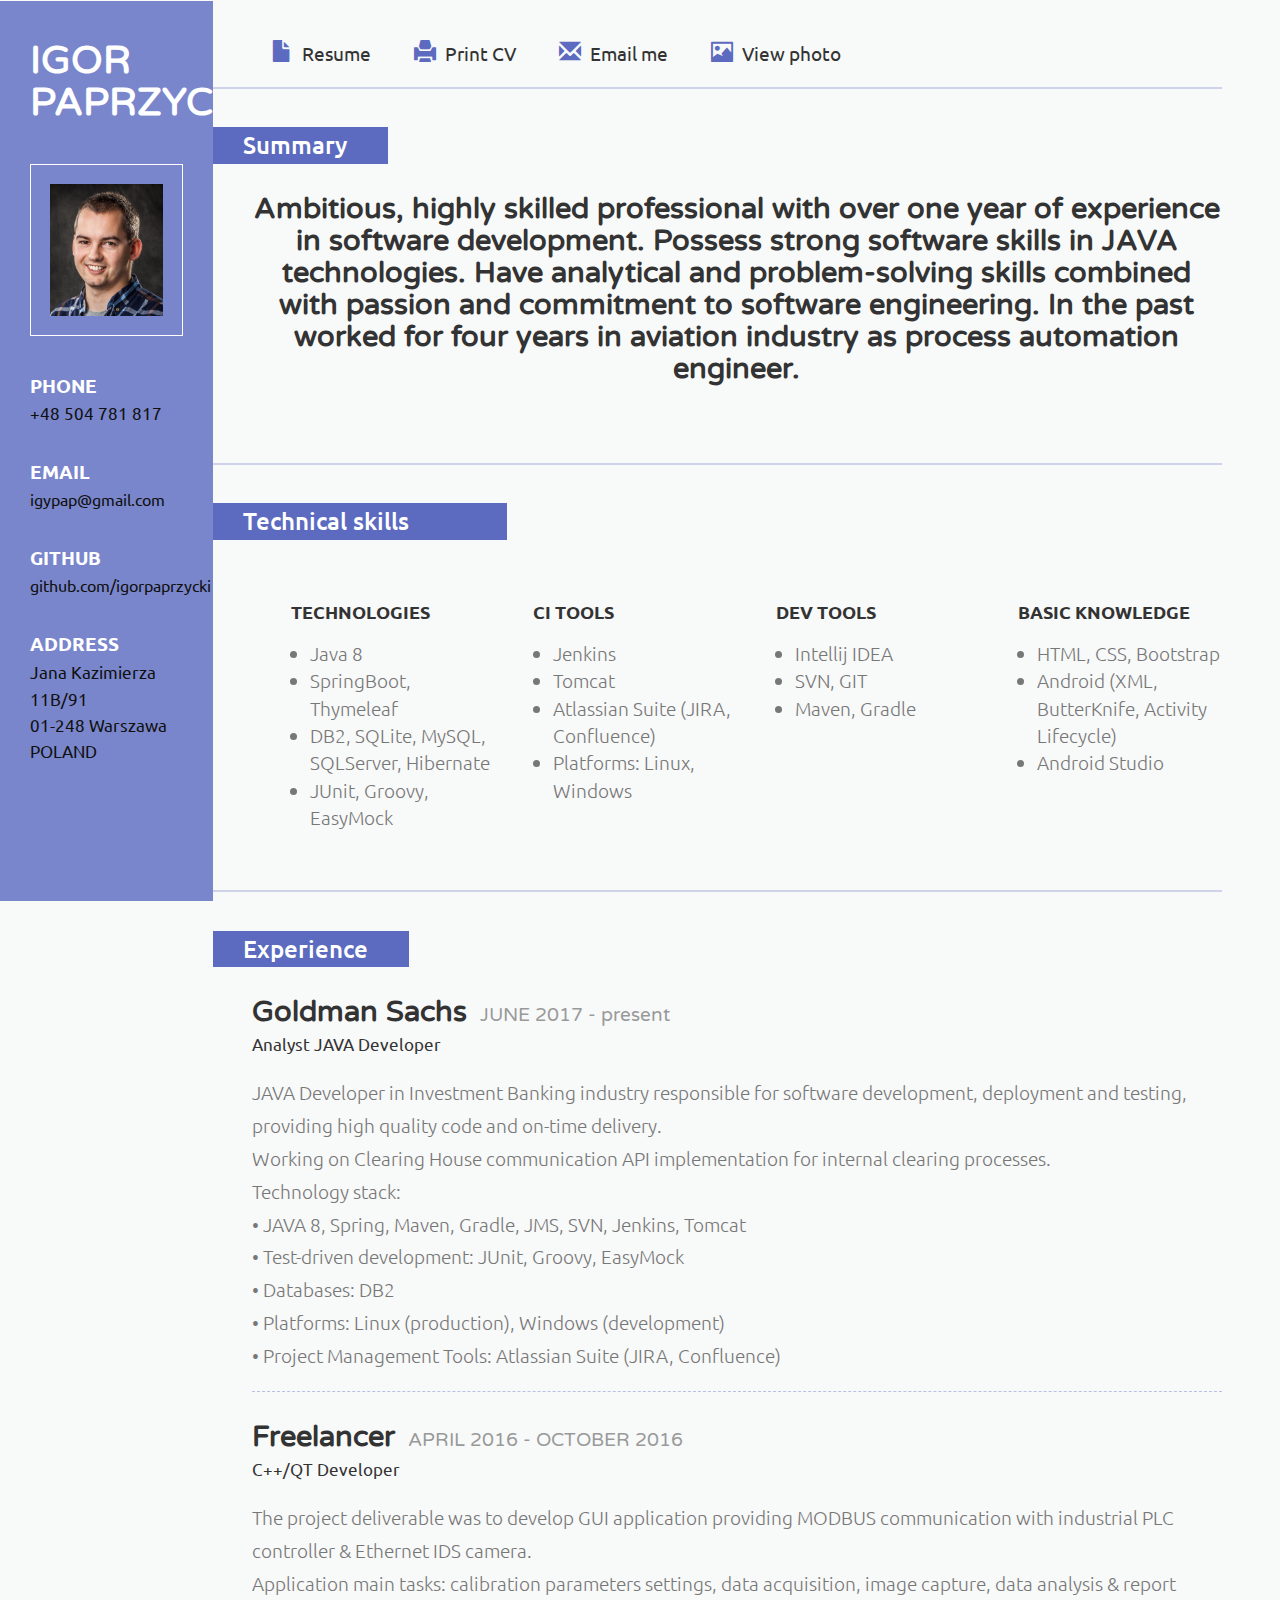
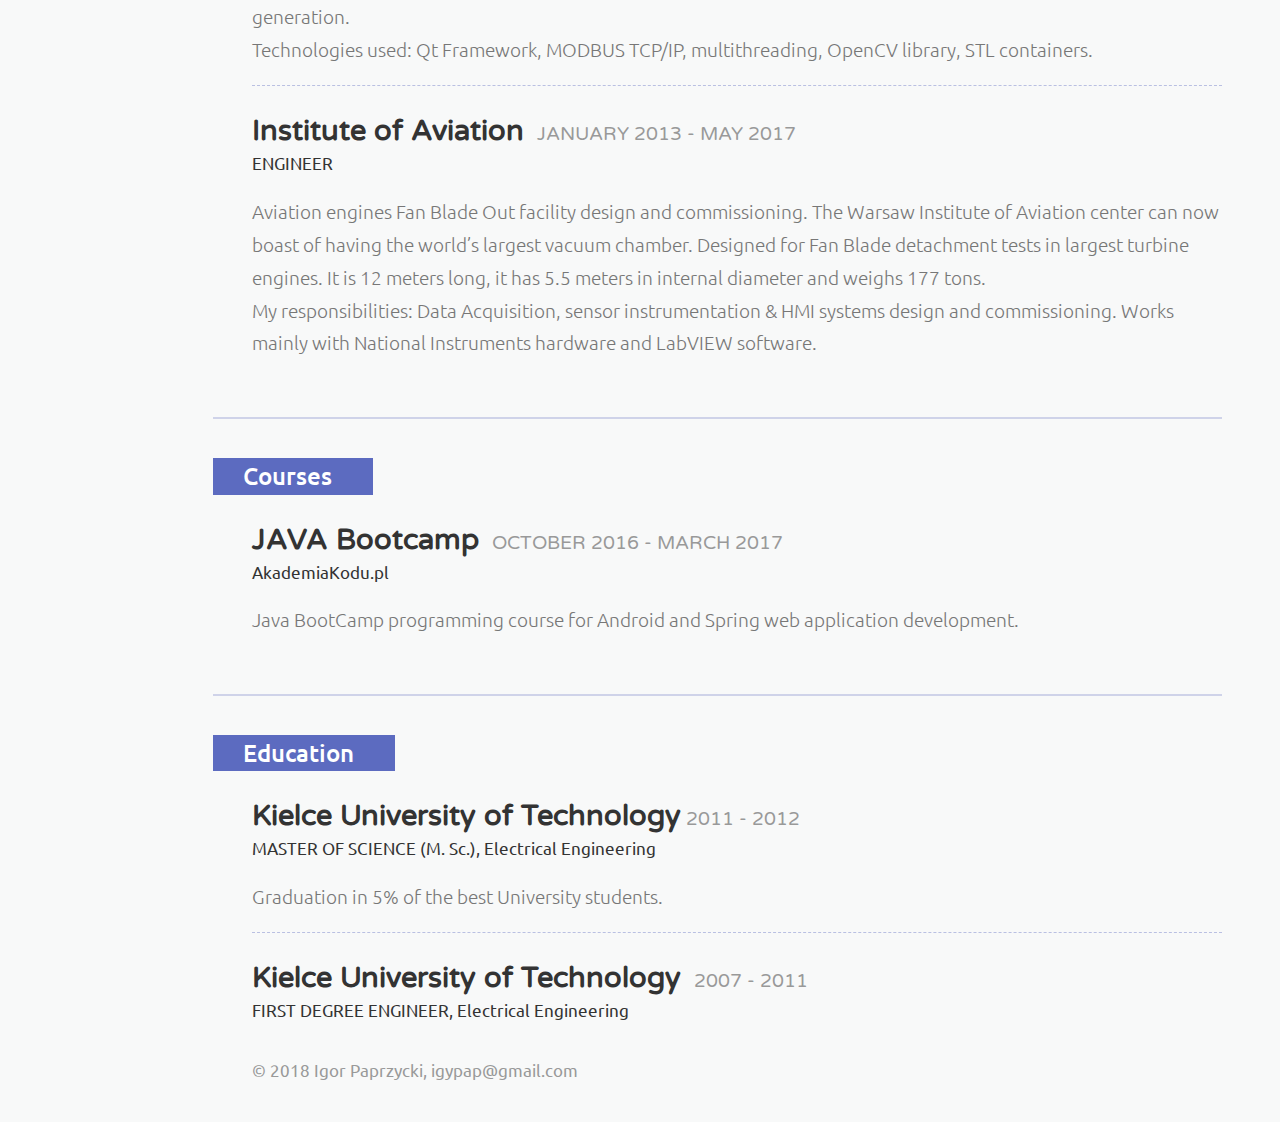
==== index.html @ 35be85e4 "Added Groovy and fixed MySQL" ====
<!DOCTYPE html>
<html lang="en">
<head>
<meta charset="UTF-8">
<title>Igor Paprzycki</title>
<link href="css/bootstrap.css" rel='stylesheet' type='text/css' />
<!-- jQuery (necessary JavaScript plugins) -->
<script src="js/jquery.min.js"></script>
<!-- Custom Theme files -->
 <link href="css/dashboard.css" rel="stylesheet">
<link href="css/style.css" rel='stylesheet' type='text/css' />

<!-- Custom Theme files -->
<!--//theme-style-->
<meta name="viewport" content="width=device-width, initial-scale=1">
<meta http-equiv="Content-Type" content="text/html; charset=utf-8" />
<meta name="keywords" content="Igor Paprzycki, Igor, Paprzycki, JAVA Developer, Curriculum Vitae, CV" />
<script type="application/x-javascript"> addEventListener("load", function() { setTimeout(hideURLbar, 0); }, false); function hideURLbar(){ window.scrollTo(0,1); } </script>
<link href='https://fonts.googleapis.com/css?family=Ubuntu:300,400,500,700' rel='stylesheet' type='text/css'>
<link href='https://fonts.googleapis.com/css?family=Varela+Round' rel='stylesheet' type='text/css'>
<!-- start menu -->
  
</head>
<body>

<!-- header -->
<div class="col-sm-3 col-md-2 sidebar">
		 <div class="sidebar_top">
			 <h1>IGOR PAPRZYCKI</h1> 
			 <img src="images/igor.jpg" alt="Igor Paprzycki"/>
		 </div>
		<div class="details">
			 <h3>PHONE</h3>
			 <p>+48 504 781 817</p>  	 
			 <h3>EMAIL</h3>
			 <p><a class="hidden-print" href="mailto:igypap@gmail.com">igypap@gmail.com</a></p>
			 <p class="visible-print">igypap@gmail.com</p>
			 <h3>GITHUB</h3>
			 <p><a class="hidden-print" target="_blank" href="https://github.com/igorpaprzycki">github.com/igorpaprzycki</a></p>
			 <p class="visible-print">github.com/igorpaprzycki</p>
			 <address>
			 <h3>ADDRESS</h3>
			 <span>Jana Kazimierza 11B/91</span>
			 <span>01-248 Warszawa</span>
			 <span>POLAND</span>
			 </address>
			 			 					 
		</div>
		<div class="clearfix"></div>
</div>
<!---->
<link href="css/popuo-box.css" rel="stylesheet" type="text/css" media="all"/>
<script src="js/jquery.magnific-popup.js" type="text/javascript"></script>
	<!---//pop-up-box---->			
<div class="col-sm-9 col-sm-offset-3 col-md-10 col-md-offset-2 main">
	 <div class="content">
		 <div class="details_header hidden-print">
			 <ul>
				 <li><a href="index.html"><span class="glyphicon glyphicon-file" aria-hidden="true"></span>Resume</a></li>
				 <li><a href="print/Igor_Paprzycki.pdf" target="_blank"><span class="glyphicon glyphicon-print" aria-hidden="true"></span>Print CV</a></li>
				 <li><a href="contact.html"><span class="glyphicon glyphicon-envelope" aria-hidden="true"></span>Email me</a></li>
				 <li><a class="play-icon popup-with-zoom-anim" href="#small-dialog"><span class="glyphicon glyphicon-picture" aria-hidden="true"></span>View photo</a></li>
				 <div id="small-dialog" class="mfp-hide">
					 <img src="images/igor.jpg" alt="Igor Paprzycki"/>
				 </div>
				 <script>
						$(document).ready(function() {
						$('.popup-with-zoom-anim').magnificPopup({
							type: 'inline',
							fixedContentPos: false,
							fixedBgPos: true,
							overflowY: 'auto',
							closeBtnInside: true,
							preloader: false,
							midClick: true,
							removalDelay: 300,
							mainClass: 'my-mfp-zoom-in'
						});
																						
						});
				</script>
			 </ul>
		 </div>
		<p class="cmpny2"></p>	
		 <div class="summary">
		 	<h3 class="clr1 hidden-print">Summary</h3>
		 	<h3 class="visible-print">Summary</h3>
		 	<div class="company_details">
		 		<div class="text-center">
		 			<h4 class="hidden-print">Ambitious, highly skilled professional with over one year of experience in software development. Possess strong software skills in JAVA technologies. Have analytical and problem-solving skills combined with passion and commitment to software engineering. 
					In the past worked for four years in aviation industry as process automation engineer.</h4>
		 			<p class="visible-print">Ambitious, highly skilled professional with over one year of experience in software development. Possess strong software skills in JAVA technologies. Have analytical and problem-solving skills combined with passion and commitment to software engineering. 
					In the past worked for four years in aviation industry as process automation engineer.</p>
		 		</div>
		 		
		 	</div>
		 </div>
		 <hr/>
		 <p class="cmpny2"></p>
		 <div class="skills">
			 <h3 class="clr1">Technical skills</h3>
			 
			 <div class="skill_list">
			 	<div class="skill1 skill_info">
					 <h4>TECHNOLOGIES</h4>
					 
					 <ul>			
					 	<li>Java 8</li>		 
						<li>SpringBoot, Thymeleaf</li>
						<li>DB2, SQLite, MySQL, SQLServer, Hibernate</li>
						<li>JUnit, Groovy, EasyMock</li>
						
					</ul>
				
				 </div>
				 <div class="skill1 skill_info">
					 <h4>CI TOOLS</h4>
					 <ul>				
					 	<li>Jenkins</li>
						<li>Tomcat</li>
						<li>Atlassian Suite (JIRA, Confluence)</li>
						<li>Platforms: Linux, Windows</li>
						
					 </ul>
				 </div>

				 <div class="skill1 skill_info">
					 <h4>DEV TOOLS</h4>
					 <ul>					 
						<li>Intellij IDEA</li>
						<li>SVN, GIT</li>
						<li>Maven, Gradle</li>
						
					 </ul>
				 </div>
				 <div class="skill1 skill_info">
					 <h4>BASIC KNOWLEDGE</h4>
					 <ul>					 
						<li>HTML, CSS, Bootstrap</li>
						<li>Android (XML, ButterKnife, Activity Lifecycle)</li>
						<li>Android Studio</li>
					 </ul>
				 </div>
				 
			 </div>
			 <div class="clearfix"></div>
		 </div>

		 <div class="clearfix"></div>
		<p class="cmpny2"></p>
		 <div class="company">
			 <h3 class="clr1">Experience</h3>
			 <div class="company_details">
				<h4>Goldman Sachs <span>JUNE 2017 - present</span></h4>
				<h6>Analyst JAVA Developer</h6>
				<p>JAVA Developer in Investment Banking industry responsible for software development, deployment and testing, providing high quality code and on-time delivery.
				</p>
				<p>Working on Clearing House communication API implementation for internal clearing processes.
				</p>

				<p>Technology stack: </p>
				<p>•	JAVA 8, Spring, Maven, Gradle, JMS, SVN, Jenkins, Tomcat</p>
				<p>•	Test-driven development: JUnit, Groovy, EasyMock</p>
				<p>•	Databases: DB2</p>
				<p>•	Platforms: Linux (production), Windows (development)</p>
				<p>•	Project Management Tools: Atlassian Suite (JIRA, Confluence)</p>
				
				<p class="cmpny1"></p>				
				</p>
			 </div>
			 <div class="company_details">
				 <h4>Freelancer <span>APRIL 2016 - OCTOBER 2016</span></h4>
				 <h6>C++/QT Developer</h6>
				 <p>
				The project deliverable was to develop GUI application providing MODBUS communication with industrial PLC controller & Ethernet IDS camera. 
				<p >Application main tasks: calibration parameters settings, data acquisition, image capture, data analysis & report generation. </p>
				<p class="cmpny1">Technologies used: Qt Framework, MODBUS TCP/IP, multithreading, OpenCV library, STL containers.</p>				
				</p>
			 </div>
			 <div class="company_details">
				 <h4>Institute of Aviation <span>JANUARY 2013 - MAY 2017</span></h4>
				 <h6>ENGINEER</h6>
				 <p>Aviation engines Fan Blade Out facility design and commissioning. The Warsaw Institute of Aviation center can now boast of having the world’s largest vacuum chamber. Designed for Fan Blade detachment tests in largest turbine engines. It is 12 meters long, it has 5.5 meters in internal diameter and weighs 177 tons. </p>
				 <p>My responsibilities: Data Acquisition, sensor instrumentation & HMI systems design and commissioning. Works mainly with National Instruments hardware and LabVIEW software.</p>
			 </div>
		 </div>
		 <p class="cmpny2"></p>
 		 <div class="company">
		 	<h3 class="clr1">Courses</h3>
		 	<div class="company_details">
		 		<h4>JAVA Bootcamp <span>OCTOBER 2016 - MARCH 2017</span></h4>
		 		<h6>AkademiaKodu.pl</h6>
		 		<p>
		 			Java BootCamp programming course for Android and Spring web application development.
		 		</p>
		 	</div>
		 </div>
		 <!-- <div class="skills">
			 <h3 class="clr1">Projects</h3>
			 
			 <div class="skill_list">
				 <div class="skill1 skill_info">
					 <h4>TODO List</h4>
					 <p>Android app for managing tasks, with menu, ORMLite database, RecyclerView and notifications. It works in vertical and horizontal position.</p>
					 
				 </div>
				 <div class="skill1 skill_info">
					 <h4>Quiz</h4>
					 <p>Quiz application for Android - display questions, 3 answers and show the results at the end. It works in vertical and horizontal position.</p>
				 </div>
				 <div class="skill1 skill_info">
					 <h4>Pocket</h4>
					 <p>Android Pocket app for storing website links and telephone contacts. It allows to open website in a browser, send sms or call. It works in vertical and horizontal position.</p>
				 </div>
				 <div class="skill1 skill_info">
					 <h4>Kwejk</h4>
					 <p>SpringBoot & Thymeleaf web application to share gifs. Hibernate and MySQL technologies used to store gif data.</p>
					 
				 </div>
			 </div>
			 
		 </div> -->
		 <p class="cmpny2"></p>
		 
		 <div class="company">
			 <h3 class="clr1">Education</h3>
			 <div class="company_details">
				 <h4>Kielce University of Technology<span>2011 - 2012</span></h4>
				 <h6>MASTER OF SCIENCE (M. Sc.), Electrical Engineering</h6>
				 <p class="cmpny1">
				 	Graduation in 5% of the best University students.
				 </p>
			 </div>
			 <div class="company_details">
				 <h4>Kielce University of Technology <span>2007 - 2011</span></h4>
				 <h6>FIRST DEGREE ENGINEER, Electrical Engineering</h6>				 
			 </div>
		 </div>
		 <div class="copywrite hidden-print">
			 <p>© 2018	 Igor Paprzycki, <a href="mailto:igypap@gmail.com" target="_blank" onclick="window.location=another.html">igypap@gmail.com</a> </p>
		 </div>
	 </div>
</div>
<!---->
</body>
</html>
---- css/dashboard.css ----
/*
 * Base structure
 */

/* Move down content because we have a fixed navbar that is 50px tall */
body {
  padding-top: 50px;
}


/*
 * Global add-ons
 */

.sub-header {
  padding-bottom: 10px;
  border-bottom: 1px solid #eee;
}

/*
 * Top navigation
 * Hide default border to remove 1px line.
 */
.navbar-fixed-top {
  border: 0;
}

/*
 * Sidebar
 */

/* Hide for mobile, show later */
.sidebar {
  display:block;
}
@media (min-width: 768px) {
  .sidebar {
    position: fixed;
    top: 51px;
    bottom: 0;
    left: 0;
    z-index: 1000;
    display: block;
    padding: 20px;
    overflow-x: hidden;
    overflow-y: auto; /* Scrollable contents if viewport is shorter than content. */
    background-color: #f5f5f5;
  }
}

/* Sidebar navigation */
.nav-sidebar {
  margin-right: -21px; /* 20px padding + 1px border */
  margin-bottom: 20px;
  margin-left: -20px;
}
.nav-sidebar > li > a {
  padding-right: 20px;
  padding-left: 20px;
}
.nav-sidebar > .active > a,
.nav-sidebar > .active > a:hover,
.nav-sidebar > .active > a:focus {
  color: #fff;
  background-color: #428bca;
}


/*
 * Main content
 */

.main {
  padding: 20px;
}
@media (min-width: 768px) {
  .main {
    padding-right: 40px;
    padding-left: 40px;
  }
}
.main .page-header {
  margin-top: 0;
}


/*
 * Placeholder dashboard ideas
 */

.placeholders {
  margin-bottom: 30px;
  text-align: center;
}
.placeholders h4 {
  margin-bottom: 0;
}
.placeholder {
  margin-bottom: 20px;
}
.placeholder img {
  display: inline-block;
  border-radius: 50%;
}
---- css/style.css ----
@media print {
body, html .details_header{
margin-top:0px;
padding-top:0px;
margin-top: -30px;
}
.skill1 h4{
  font-size: 0.6rem !important;
  line-height: 1.25rem !important;
}
h3{
  font-size: 1.2rem !important;
}
.details h3{
  font-size: 0.8rem !important;
}
p, ul{
  font-size: 0.8rem !important;
  line-height: 1rem !important;
}
.summary{
  margin: 0em 0em !important;
}
.visible-print, .summary, .skills, .skills h3, .skill-list, h3, .clearfix{
  padding: 0 0 0 0;
  margin: 0 0 0 0;
}
.skill1 ul li{
  padding-left:1em;
  line-height: 1.42em;
}
.company_details, .clr1, .summary, .text-center p{
  padding: 0 0 0 0;
  margin: 0 0 0 0;
  color: #fff;
  line-height: 1em;
}
}


h4, h5, h6,
h1, h2, h3 {margin: 0;}
ul, ol {margin: 0; padding:0;}
p {margin: 0;}
html, body{
	font-family: 'Ubuntu', sans-serif;
	font-size: 110%;
	background: #f8f9f9;
}
body a{
	transition:0.5s all;
	-webkit-transition:0.5s all;
	-moz-transition:0.5s all;
	-o-transition:0.5s all;
	-ms-transition:0.5s all;
}	
body {
  padding-top:0px;
}
a:focus {
  outline: thin dotted;
  outline: 0px auto -webkit-focus-ring-color;
  outline-offset: 0px;
  text-decoration:none;
}
/*-- header_top --*/
.sidebar{
  background:#7986cb;
  top: 0px;
  padding:2em 30px;
}
.sidebar h1{
	font-size:2.5em;
	font-weight:700;
	margin-bottom:1em;
	COLOR:#fff;
	font-family: 'Varela Round', sans-serif;
	
}
.sidebar img{
	border:1px solid #fff;
	padding:1em;
	width:100%;
}
.details{
	margin-top:2em;
  margin-bottom: -5em;
}
.details h3{
	font-weight:600;
	font-size:1em;
	color:#fff;
}  

.details p{
	color:#101010;
	font-size:0.9em;
	margin:5px 0 2em 0;
}
.details p a{
	color:#101010;
	font-size:0.9em;
}
address h3{
	margin-bottom:5px;
}
address span{
	display:block;
	color:#101010;
	font-size:0.9em;
	line-height:1.5em;
}
/*----*/
.main{  
  padding:2em 0;
}
.content{
	margin-right:3em;
}
.glyphicon {
  top:1px;
}
.glyphicon-file:before,.glyphicon-print:before,.glyphicon-envelope:before,.glyphicon-picture:before{
    margin-right: 9px;
  font-size: 22px;
  color: #5c6bc0;
}
.details_header{
	padding: 0em 1em 0 2em;
}
.details_header ul li{
	display:inline-block;
}
.details_header ul li a{
	padding:0 1em;
	color:#333;
}
.details_header ul li a:hover{
	color:#6ecadc;
}
.company {
	margin:2em 0;
}
.summary {
  margin:2em 0;
}
.summary h3{
  color: #FFF;
  padding: 5px 41px 5px 30px;
  display: inline-block;
}

.company h3{
  color: #FFF;
  padding: 5px 41px 5px 30px;
  display: inline-block;
}
.skills h3{
  color: #FFF;
  padding: 5px 98px 5px 30px;
  display: inline-block;
}
.company_details,.education_details {
	padding:1.5em 0 0em 2em;
}
.company_details h4,.education_details h4{
	color:#333;
	font-weight:600;
	font-size:1.5em;
	margin-bottom:6px;
	font-family: 'Varela Round', sans-serif;
}
.company_details h4 span,.education_details h4 span{
	font-size: 0.65em;
  margin-left: 5px;
  color: #999;
  font-weight:400;
}
.company_details h6,.education_details h6{
	font-weight:400;
	margin-bottom:1.3em;
	font-size:0.9em;
}
.company_details p,.skill_info p,.education_details p{
	color:#777777;
	font-weight:300;
	line-height:1.7em;
}

.skill_info ul{
  color:#777777;
  font-weight:300;
  line-height:1.7em;
  
}
.cmpny1 {
	border-bottom:1px dashed #5c6bc066;
	padding-bottom:1em;
}
.cmpny2 {
  border-bottom:2px solid #5c6bc044;
  padding-bottom:1em;
}
.skills{
	margin:2em 0;
}
.skill_info {
	padding:1.5em 0 0 2em;
}
.skill_list{
	padding:1.5em 0 0 2em;
}
.skill1,.skill2{
	 float:left;
	 width:25%;
   
}

.skill1 h4,.skill2 h4{
	color:#333;
	font-weight:600;
	margin-bottom:1em;
	display:inline-block;
}
.skill1 ul,.skill1 p{
	padding-left:1em;
  line-height: 1.42em;
}


.education  h3{
  background: #999;
  color: #FFF;
  padding: 5px 190px 5px 30px;
  display: inline-block;
}
h3.clr1{
	background:#5c6bc0;
}
h3.clr2{
	background:#e9a820;
}
h3.clr3{
	background:#7986cb;
}
.copywrite{
	padding-left:2em;
	margin-top:1em;
}
.copywrite p{
	color:#999;
	font-size:0.9em;
}
.copywrite p a{
	color:#999;
}
.copywrite p a:hover{
	color:#6ecadc;
}
.contact-grid form{
	padding:2em 0 0 2em;
}
.contact-grid input[type="text"], .contact-grid textarea, 
.contact-grid input[type="email"] {
  width: 80%;
  padding: 0.7em;
  margin: 0.5em 0;
  background: none;
  outline: none;
  border: 1px solid #A09F9F;
  font-size: 1em;
  color: #A09F9F;
  -webkit-appearance: none;
}
.send input[type="submit"] {
  width: 14%;
  font-size: 1.1em;
  background:#e9a820;
  padding: 0.4em 0.8em;
  text-align: center;
  color: #fff;
  border: none;
  outline: none;
  -webkit-appearance: none;
}
.send input[type="submit"]:hover {
  background: #6ecadc;
}
.contact-grid textarea {
  resize: none;
}
.map{
	padding:2em 0 0 2em;
}
.map iframe {
  width: 100%;
  height: 350px;
  border: none;
}
/*--responsive--*/
@media (max-width: 1366px){
.sidebar h1 {
  font-size: 2em;
}
}
@media (max-width: 1024px){
.sidebar {
  padding: 2em 17px;
  width:20%;
}
.sidebar h1 {
  font-size: 1.6em;
}
.main {
  margin-left: 19.666667%;
  width: 80%;
}
}
@media (max-width: 768px){
.sidebar {
  width: 22%;
}
.main {
  margin-left: 21.666667%;
  width: 78%;
}
.sidebar h1 {
  font-size: 1.4em;
}
.sidebar img {
  padding: 0.5em;
  width: 89%;
}
.details_header {
  padding: 0em 1em 0 1em;
  margin-bottom: 2em;
}
.details_header ul li a {
  padding: 0 1em;
  font-size: 0.9em;
}
.company h3,.skills h3,.education h3{
  font-size: 1.2em;
}
.company_details h4, .education_details h4 {
  font-size: 1.1em;
}
.company_details h6, .education_details h6 {
  font-size: 0.8em;
}
.company_details p, .skill_info p, .education_details p {
  font-size: 0.8em;
}
.cmpny1 {
  padding-bottom: 1.5em;
}
.skill1, .skill2 {
  float: left;
  width: 50%;
}
.skill1 ul li,.skill2 ul li{
	font-size:0.85em;
}
.skill1 h4, .skill2 h4 {
  font-size: 1em;
}
.skill_list {
  padding: 0.7em 0 0 2em;
}
.details p {
  font-size: 0.75em;
}
address span {
  font-size: 0.75em;
}
.contact-grid input[type="text"], .contact-grid textarea {
  width: 100%;
  font-size: 0.8em;
}
.send input[type="submit"] {
  width: 20%;
  font-size:0.85em;
}
}
@media (max-width: 736px){
.sidebar {
  width: 100%;
}
.main {
  margin-left: 0;
  width: 100%;
}
.sidebar_top{
	width:30%;
	float:left;
	margin-right:5%;
}
.details{
	width:30%;
	float:right;
}
}
@media (max-width: 640px){
.sidebar {
  width: 100%;
}
.main {
  margin-left: 0;
  width: 100%;
}
.sidebar_top{
	width:30%;
	float:left;
	margin-right:5%;
}
.details{
	width:30%;
	float:right;
}
.sidebar img{
	width:100%;
}
.details p {
  font-size: 0.9em;
  margin: 5px 0 1em 0;
}
.details h3 {
  font-size: 0.9em;
}
}
@media (max-width: 600px){
address {
  margin-bottom:0px;
}
.sidebar_top {
  width: 32%;
}
.sidebar img {
  width: 85%;
}
}
@media (max-width: 568px){
.details_header ul li a {
  padding: 0 0.5em;
  font-size: 0.9em;
}
}
@media (max-width: 480px){
.content {
  margin-right: 2em;
}
.glyphicon-save:before, .glyphicon-print:before, .glyphicon-envelope:before, .glyphicon-picture:before {
  margin-right: 6px;
  font-size: 12px;
}
.details_header ul li a {
  padding: 0 0.5em;
  font-size: 0.85em;
}
.details {
  width: 36%;
}
.sidebar h1 {
  font-size: 1.3em;
}
.sidebar_top {
  width: 38%;
}
address {
  margin-bottom: 0px;
}
.copywrite{
	padding-left:1em;
}
.map iframe {
  height: 246px;
}
}
@media (max-width: 414px){
.sidebar_top {
  width: 45%;
}
.sidebar img {
  width: 91%;
}
.details {
  width: 42%;
}
.details_header {
  padding: 0em 0em 0 1em;
}
.details_header ul li a {
  padding: 0 0.3em;
  font-size: 0.75em;
}
.skill1 ul, .skill2 ul {
  padding-left: 3em;
}
}
@media (max-width: 384px){
.sidebar h1 {
  font-size: 1.2em;
}
.details {
  width: 45%;
}
.details_header ul {
  text-align: center;
}
.details_header ul li a {
  padding: 0 1em;
  font-size: 0.75em;
}
.main {
  padding: 1em 0 2em 0;
}
.company_details, .education_details,.skill_info  {
  padding: 1em 0 0em 1em;
}
.company h3 {
  padding: 5px 41px 5px 16px;
}
.company_details h4, .education_details h4 {
  font-size: 0.9em;
}
.company_details h6, .education_details h6 {
  font-size: 0.6em;
}
.company {
  margin: 1em 0;
}
.skills {
  margin: 1em 0;
}
.company h3, .skills h3, .education h3 {
  font-size: 1em;
}
.skills h3 {
  padding: 5px 98px 5px 16px;
}
.skill1 ul, .skill2 ul {
  padding-left: 2em;
}
.skill1 ul li, .skill2 ul li {
  font-size: 0.75em;
}
.skill_list {
  padding: 0.5em 0 0 1.5em;
}
.education h3 {
  padding: 5px 190px 5px 16px;
}
.copywrite p{
	font-size:0.7em;
}
}
@media (max-width: 375px){
.sidebar h1 {
  font-size: 1em;
}
.sidebar img {
  width: 70%;
}
.details h3 {
  font-size: 0.8em;
}
.details p {
  font-size: 0.75em;
  margin: 5px 0 0.5em 0;
}
address span {
  font-size: 0.7em;
}
.sidebar {
  padding: 1.5em 17px 1em 17px;
}
.details_header {
  padding: 0em 0em 0 1em;
  text-align: center;
}
.details_header ul li a {
  line-height: 2em;
}
}
@media (max-width: 320px){
.sidebar_top {
  width: 50%;
}
.sidebar img {
  width: 80%;
}
.details h3 {
  font-size: 0.7em;
}
.content {
  margin-right: 1em;
}
.details_header ul li a {
  padding: 0 0.5em;
  font-size: 0.75em;
}
.skill1 h4, .skill2 h4 {
  font-size: 0.85em;
}
.skill1 ul, .skill2 ul {
  padding-left: 1.5em;
}


}
---- css/popuo-box.css ----
/* Styles for dialog window */
#small-dialog,#small-dialog1{
	padding:20px;
	text-align: left;
	max-width: 650px;
	margin: 40px auto;
	position: relative;
	text-align:center;
}
#small-dialog-it,#small-dialog-in,#small-dialog-fr,#small-dialog-sh,#small-dialog-sf,#small-dialog-su,#small-dialog-me,#small-dialog-ch,#small-dialog-pi,#small-dialog-am {
	background: white;
	padding:20px;
	text-align: left;
	max-width: 450px;
	margin: 40px auto;
	position: relative;
	text-align:center;
}
a.play-icon.popup-with-zoom-anim img:hover {
	opacity: 0.5;
	transition:0.5s all;
	-webkit-transition:0.5s all;
	-o-transition:0.5s all;
	-moz-transition:0.5s all;
	-ms-transition:0.5s all;
}
.portfolio-items{
	text-align:center;
	margin:0 auto;
}
.portfolio-items img{
	width:100%;
}
.portfolio-items h4{
	margin:1em 0;
	font-size:25px;
	color:#a63d56;
}
.portfolio-items p{
	text-align:justify;
}
/**

/**
 * Fade-zoom animation for first dialog
 */

/* start state */
.my-mfp-zoom-in #small-dialog {
opacity: 0;
-webkit-transition: all 0.2s ease-in-out;
-moz-transition: all 0.2s ease-in-out;
-o-transition: all 0.2s ease-in-out;
transition: all 0.2s ease-in-out;
-webkit-transform: scale(0.8);
-moz-transform: scale(0.8);
-ms-transform: scale(0.8);
-o-transform: scale(0.8);
transform: scale(0.8);
}
/* animate in */
.my-mfp-zoom-in.mfp-ready #small-dialog {
opacity: 1;
-webkit-transform: scale(1);
-moz-transform: scale(1);
-ms-transform: scale(1);
-o-transform: scale(1);
transform: scale(1);
}
/* animate out */
.my-mfp-zoom-in.mfp-removing #small-dialog {
-webkit-transform: scale(0.8);
-moz-transform: scale(0.8);
-ms-transform: scale(0.8);
-o-transform: scale(0.8);
transform: scale(0.8);
opacity: 0;
}
/* Dark overlay, start state */
.my-mfp-zoom-in.mfp-bg {

-webkit-transition: opacity 0.3s ease-out;
-moz-transition: opacity 0.3s ease-out;
-o-transition: opacity 0.3s ease-out;
transition: opacity 0.3s ease-out;
}
/* animate out */
.my-mfp-zoom-in.mfp-removing.mfp-bg {
opacity: 0;
}
/**
/* Magnific Popup CSS */
.mfp-bg {
  top: 0;
  left: 0;
  width: 100%;
  height: 100%;
  z-index: 1042;
  overflow: hidden;
  position: fixed;
  background:#fff;
 }

.mfp-wrap {
  top: 0;
  left: 0;
  width: 100%;
  height: 100%;
  z-index: 1043;
  position: fixed;
  outline: none !important;
  -webkit-backface-visibility: hidden; }

.mfp-container {
  text-align: center;
  position: absolute;
  width: 100%;
  height: 100%;
  left: 0;
  top: 0;
  padding: 0 8px;
  -webkit-box-sizing: border-box;
  -moz-box-sizing: border-box;
  box-sizing: border-box; }

.mfp-container:before {
  content: '';
  display: inline-block;
  height: 100%;
  vertical-align: middle; }

.mfp-align-top .mfp-container:before {
  display: none; }

.mfp-content {
  position: relative;
  display: inline-block;
  vertical-align: middle;
  margin: 0 auto;
  text-align: left;
  z-index: 1045; }

.mfp-inline-holder .mfp-content,
.mfp-ajax-holder .mfp-content {
  width: 100%;
  cursor: auto; }

.mfp-ajax-cur {
  cursor: progress; }

.mfp-zoom-out-cur,
.mfp-zoom-out-cur .mfp-image-holder .mfp-close {
  cursor: -moz-zoom-out;
  cursor: -webkit-zoom-out;
  cursor: zoom-out; }
.mfp-zoom {
  cursor: pointer;
  cursor: -webkit-zoom-in;
  cursor: -moz-zoom-in;
  cursor: zoom-in; }

.mfp-auto-cursor .mfp-content {
  cursor: auto; }

.mfp-close,
.mfp-arrow,
.mfp-preloader,
.mfp-counter {
  -webkit-user-select: none;
  -moz-user-select: none;
  user-select: none; }

.mfp-loading.mfp-figure {
  display: none; }

.mfp-hide {
  display: none !important; }
.mfp-content iframe{
	width:100%;
	min-height:500px;
}
.mfp-preloader {
  color: #cccccc;
  position: absolute;
  top: 50%;
  width: auto;
  text-align: center;
  margin-top: -0.8em;
  left: 8px;
  right: 8px;
  z-index: 1044; }

.mfp-preloader a {
  color: #cccccc; }

.mfp-preloader a:hover {
  color: white; }

.mfp-s-ready .mfp-preloader {
  display: none; }

.mfp-s-error .mfp-content {
  display: none; }

button.mfp-close,
button.mfp-arrow {
  overflow: visible;
  cursor: pointer;
  border: 0;
   background:#FFF;
  -webkit-appearance: none;
  display: block;
  padding: 0;
  z-index: 1046; }
button::-moz-focus-inner {
  padding: 0;
  border: 0; }

.mfp-close {
  width: 44px;
  height: 44px;
  line-height: 44px;
  position: absolute;
 right: 0px;
	top: -43px;
  text-decoration: none;
  text-align: center;
  padding: 0 0 18px 10px;
  color: white;
  font-style: normal;
  font-size: 28px;
  outline:none;
  font-family: 'Open Sans', sans-serif;		
 }
  .mfp-close:hover, .mfp-close:focus {
    opacity: 1; }

.mfp-close-btn-in .mfp-close {
  color: #333333; }

.mfp-image-holder .mfp-close,
.mfp-iframe-holder .mfp-close {
  color: white;
  right: -6px;
  text-align: right;
  padding-right: 6px;
  width: 100%; 
}
/*----*/
.login{
	border-bottom:2px solid #1c1c1c;
}
.login input[type="text"] {
	outline: none;
	padding:6px ;
	background: none;
	width: 93%;
	border: none;
	font-size:1.8em;
	color:#1c1c1c;	
}
.login input[type="submit"] {	
	width: 35px;
	height: 35px;
	background: url(../images/img-sprite.png) -622px -22px no-repeat ;
	padding: 0px 1px;
	border: none;
	cursor: pointer;
	outline: none;
	vertical-align: middle;
}
.search-top p{
	color:#818181;
	font-size:1.2em;
	line-height:1.5em;
	width:33%;
	text-align:center;
	padding: 1em 0;
}
@media all and (max-width:480px){
.login input[type="text"] {
	width: 88%;
	font-size: 1.4em;
}
.search-top p {
	width: 60%;
}
}
@media all and (max-width:320px){
.login input[type="text"] {
	width: 80%;
	font-size: 1.2em;
}
#small-dialog{
	padding:15px;
}
.search-top p {
	width: 70%;
	font-size:1em;
}
}
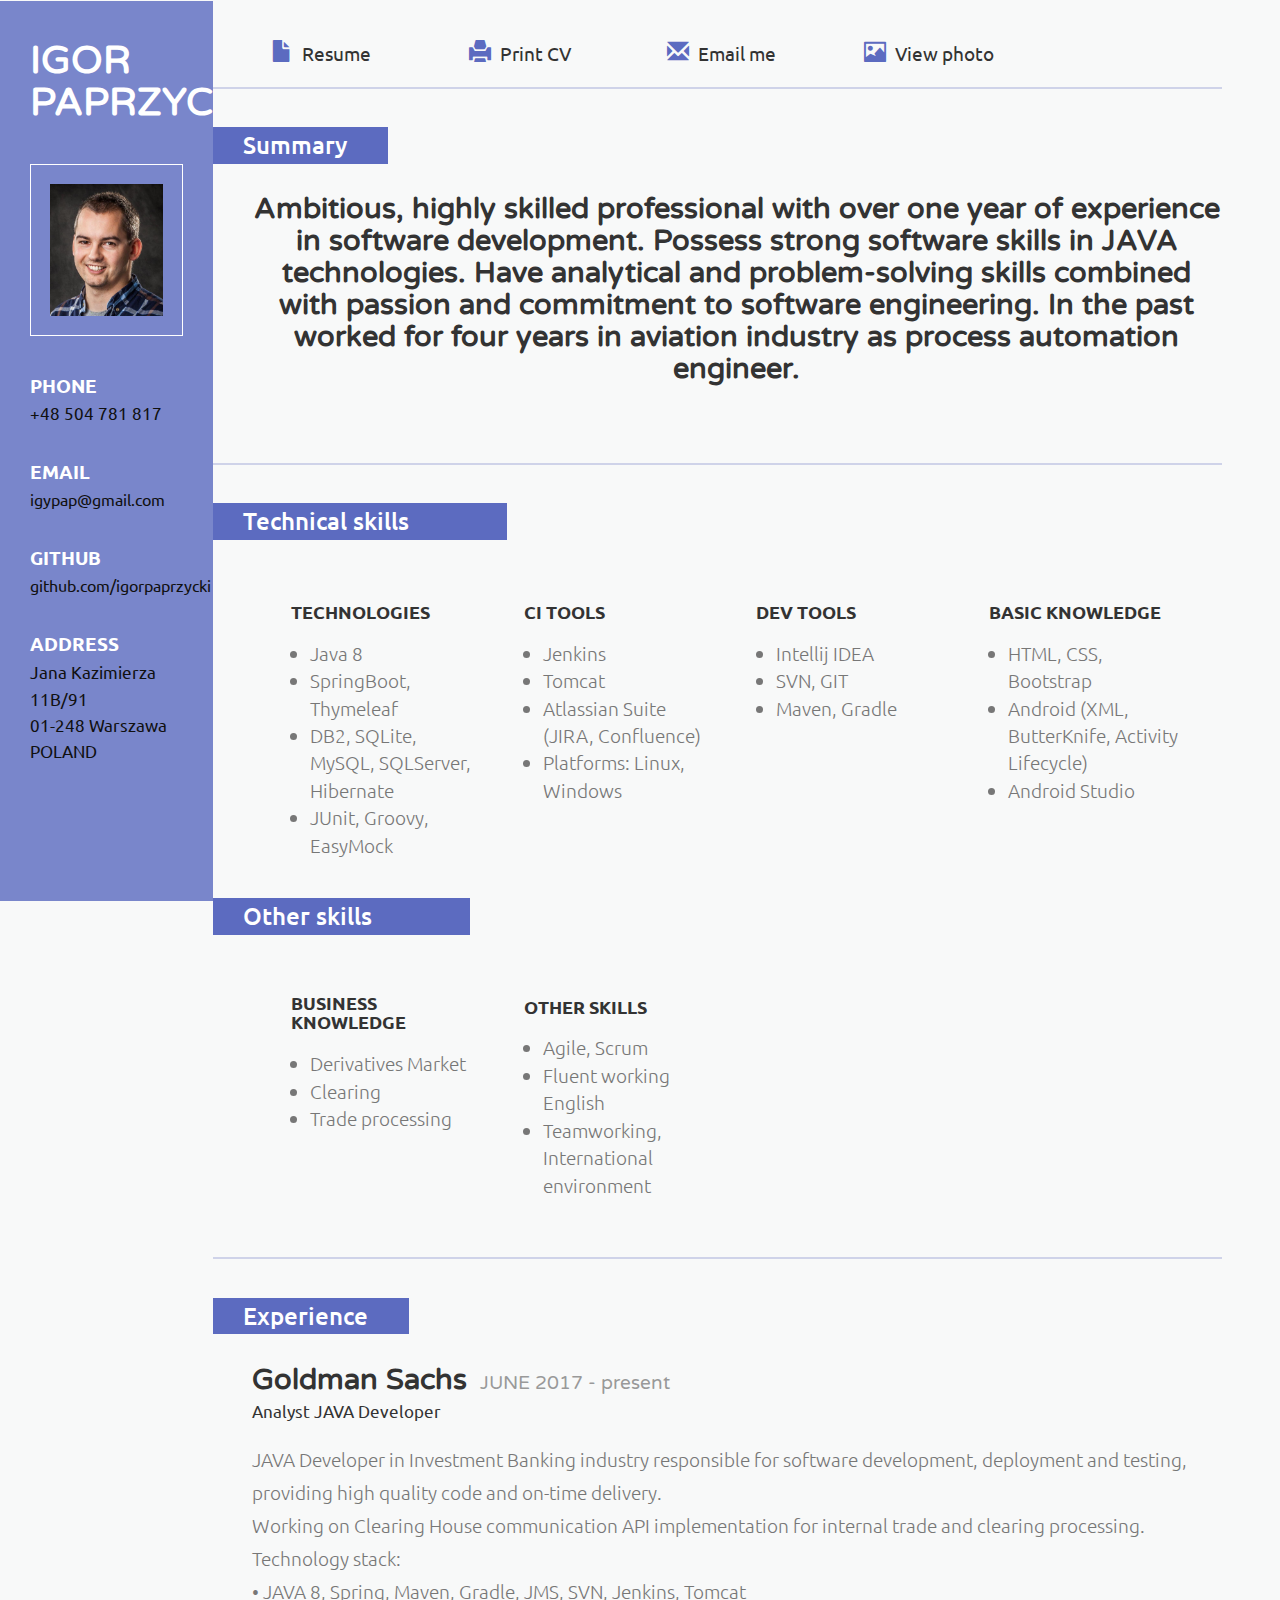
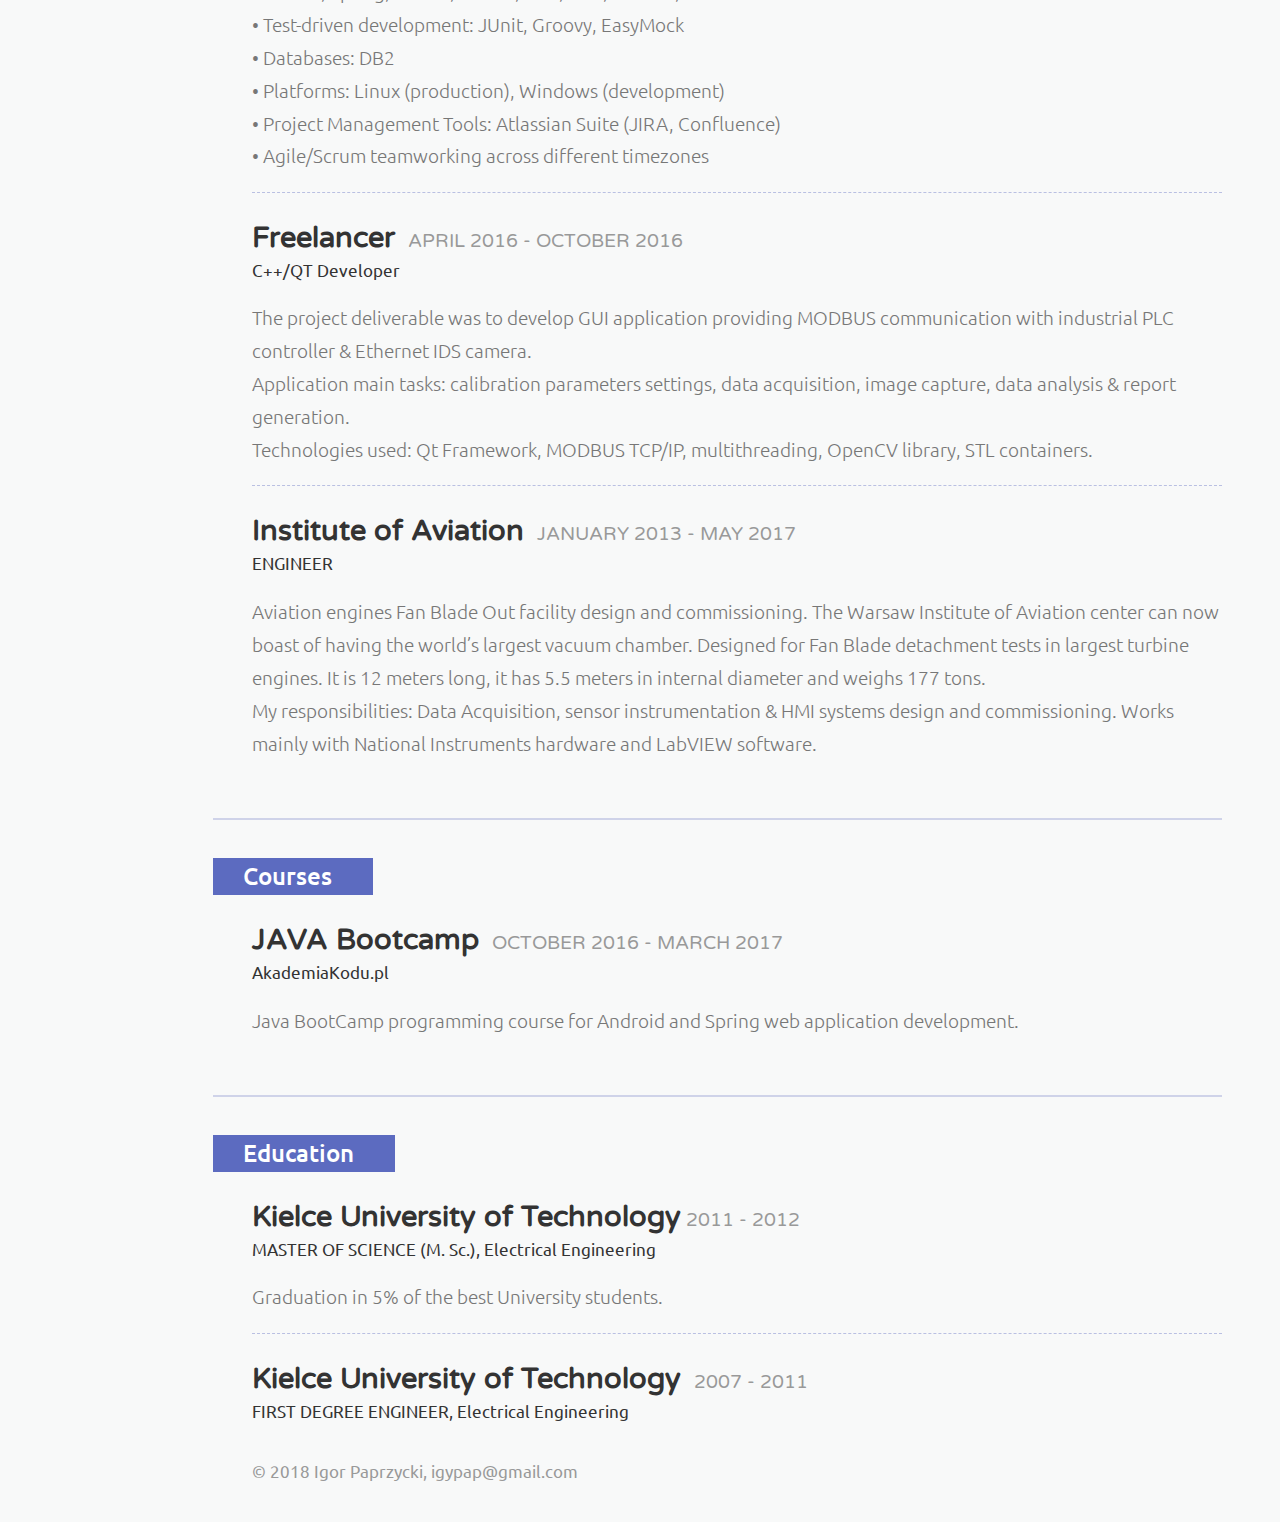
==== commit f06739c5: "2018.01.23 Added soft skills and improved visibility" ====
--- a/index.html
+++ b/index.html
@@ -56,7 +56,7 @@
 	 <div class="content">
 		 <div class="details_header hidden-print">
 			 <ul>
-				 <li><a href="index.html"><span class="glyphicon glyphicon-file" aria-hidden="true"></span>Resume</a></li>
+				 <li class="bordered"><a href="index.html"><span class="glyphicon glyphicon-file" aria-hidden="true"></span>Resume</a></li>
 				 <li><a href="print/Igor_Paprzycki.pdf" target="_blank"><span class="glyphicon glyphicon-print" aria-hidden="true"></span>Print CV</a></li>
 				 <li><a href="contact.html"><span class="glyphicon glyphicon-envelope" aria-hidden="true"></span>Email me</a></li>
 				 <li><a class="play-icon popup-with-zoom-anim" href="#small-dialog"><span class="glyphicon glyphicon-picture" aria-hidden="true"></span>View photo</a></li>
@@ -141,10 +141,34 @@
 						<li>Android Studio</li>
 					 </ul>
 				 </div>
-				 
+			</div>
+		</div>
+		<div class="clearfix"></div>
+		
+		<div class="company">
+		<div class="skills">
+			<h3 class="clr1">Other skills</h3>
+			<div class="skill_list">
+					 <div class="skill1 skill_info">
+					 <h4>BUSINESS KNOWLEDGE</h4>
+					 <ul>					 
+						<li>Derivatives Market</li>
+						<li>Clearing</li>
+						<li>Trade processing</li>
+					 </ul>
+				 </div>
+				 <div class="skill1 skill_info">
+					 <h4>OTHER SKILLS</h4>
+					 <ul>					 
+						<li>Agile, Scrum</li>
+						<li>Fluent working English</li>
+						<li>Teamworking, International environment</li>
+					 </ul>
+				 </div>
 			 </div>
 			 <div class="clearfix"></div>
 		 </div>
+		</div>
 
 		 <div class="clearfix"></div>
 		<p class="cmpny2"></p>
@@ -155,7 +179,7 @@
 				<h6>Analyst JAVA Developer</h6>
 				<p>JAVA Developer in Investment Banking industry responsible for software development, deployment and testing, providing high quality code and on-time delivery.
 				</p>
-				<p>Working on Clearing House communication API implementation for internal clearing processes.
+				<p>Working on Clearing House communication API implementation for internal trade and clearing processing.
 				</p>
 
 				<p>Technology stack: </p>
@@ -164,6 +188,7 @@
 				<p>•	Databases: DB2</p>
 				<p>•	Platforms: Linux (production), Windows (development)</p>
 				<p>•	Project Management Tools: Atlassian Suite (JIRA, Confluence)</p>
+				<p>•	Agile/Scrum teamworking across different timezones</p>
 				
 				<p class="cmpny1"></p>				
 				</p>
--- a/css/style.css
+++ b/css/style.css
@@ -5,6 +5,10 @@
 margin-top:0px;
 padding-top:0px;
 margin-top: -30px;
+}
+.skill1,.skill2{
+  float: left;
+  width: 10%;
 }
 .skill1 h4{
   font-size: 0.6rem !important;
@@ -132,14 +136,24 @@
 }
 .details_header ul li{
 	display:inline-block;
+  width: 10em;
+}
+.details_header ul li:hover{
+  display:inline-block;
 }
 .details_header ul li a{
 	padding:0 1em;
 	color:#333;
 }
 .details_header ul li a:hover{
-	color:#6ecadc;
-}
+  text-decoration: none;
+  color: #c5cae9;
+}
+.details a:hover{
+    text-decoration: none;
+  color: #c5cae9;
+}
+
 .company {
 	margin:2em 0;
 }
@@ -214,7 +228,7 @@
 }
 .skill1,.skill2{
 	 float:left;
-	 width:25%;
+	 width:24%;
    
 }
 
@@ -274,10 +288,10 @@
   color: #A09F9F;
   -webkit-appearance: none;
 }
-.send input[type="submit"] {
-  width: 14%;
+.btn {
+  width: 24%;
   font-size: 1.1em;
-  background:#e9a820;
+  background:#7986cb;
   padding: 0.4em 0.8em;
   text-align: center;
   color: #fff;
@@ -285,8 +299,14 @@
   outline: none;
   -webkit-appearance: none;
 }
-.send input[type="submit"]:hover {
-  background: #6ecadc;
+.btn:hover {
+  background: #c5cae9;
+  color: #fff;
+  transition:0.5s all;
+  -webkit-transition:0.5s all;
+  -moz-transition:0.5s all;
+  -o-transition:0.5s all;
+  -ms-transition:0.5s all;
 }
 .contact-grid textarea {
   resize: none;
@@ -321,6 +341,7 @@
 @media (max-width: 768px){
 .sidebar {
   width: 22%;
+  min-height: 400px;
 }
 .main {
   margin-left: 21.666667%;
@@ -337,9 +358,11 @@
   padding: 0em 1em 0 1em;
   margin-bottom: 2em;
 }
+
 .details_header ul li a {
   padding: 0 1em;
   font-size: 0.9em;
+  font-color: #fff;
 }
 .company h3,.skills h3,.education h3{
   font-size: 1.2em;
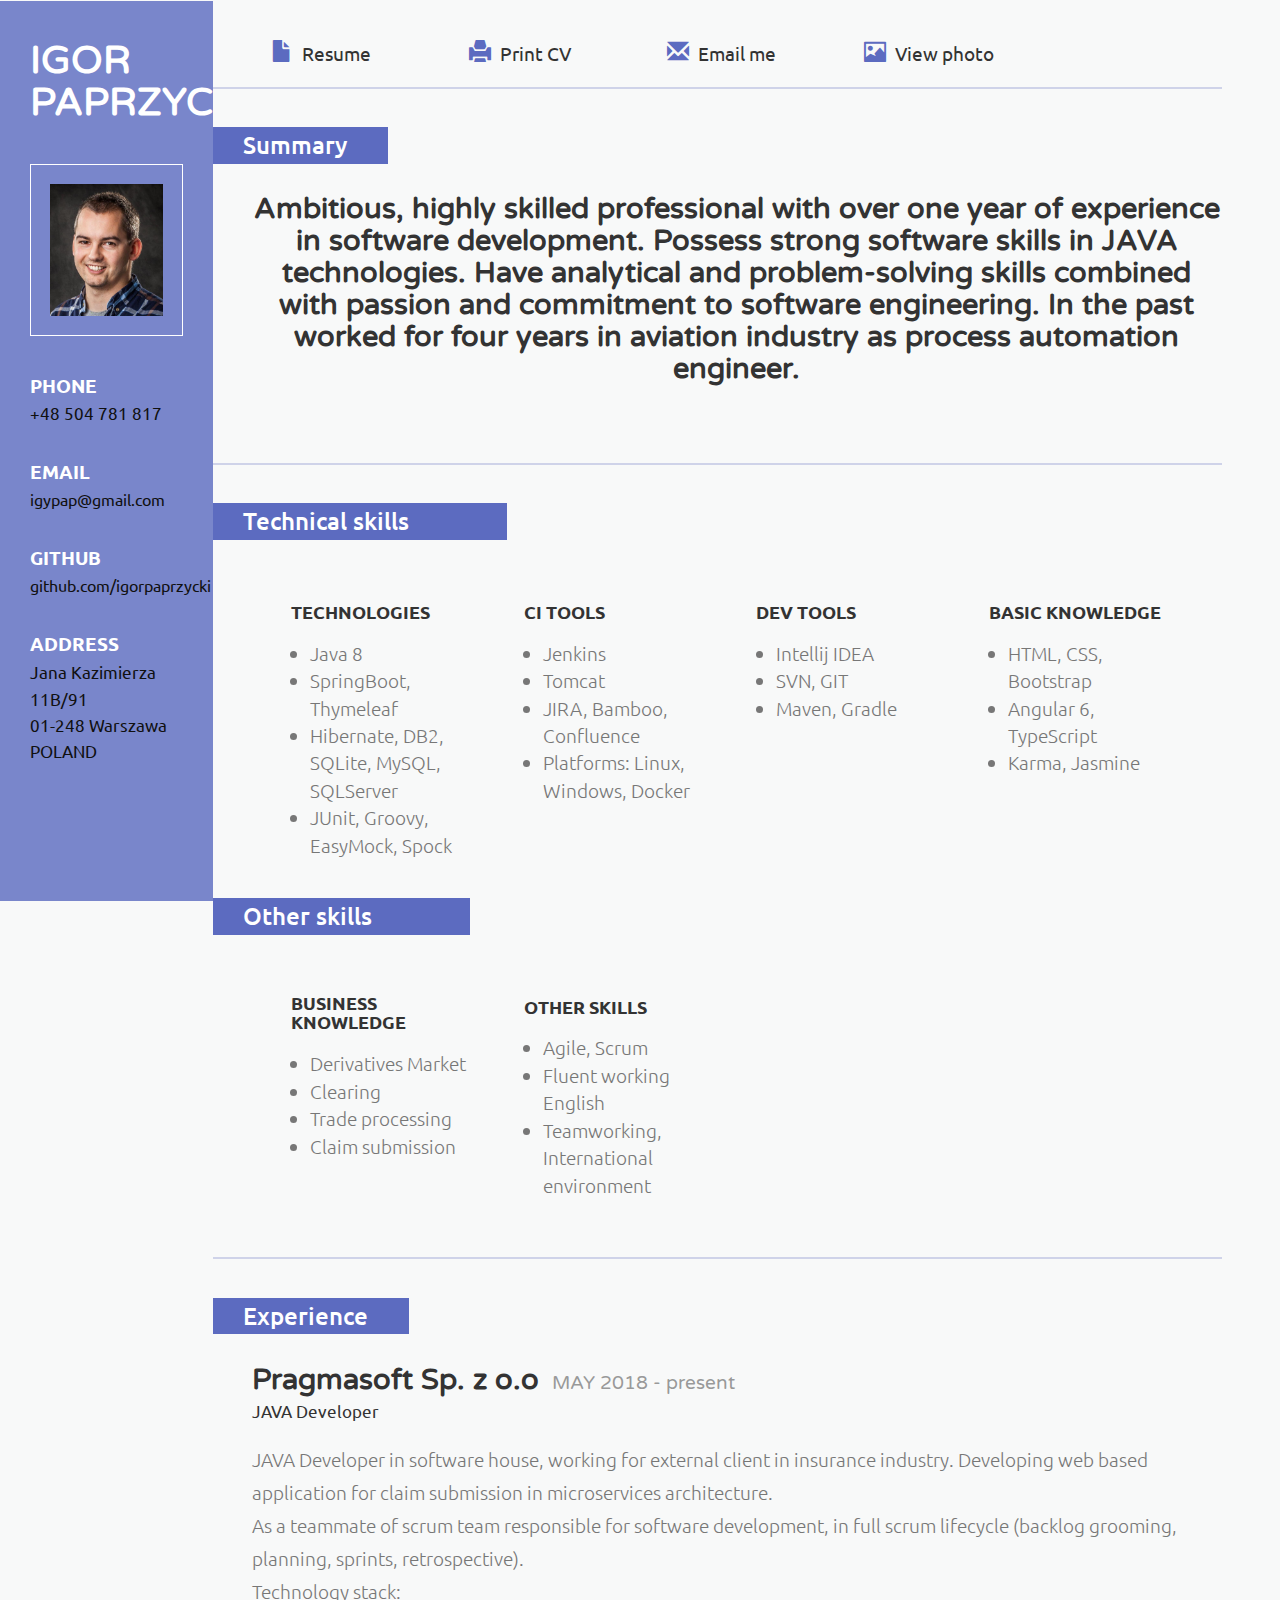
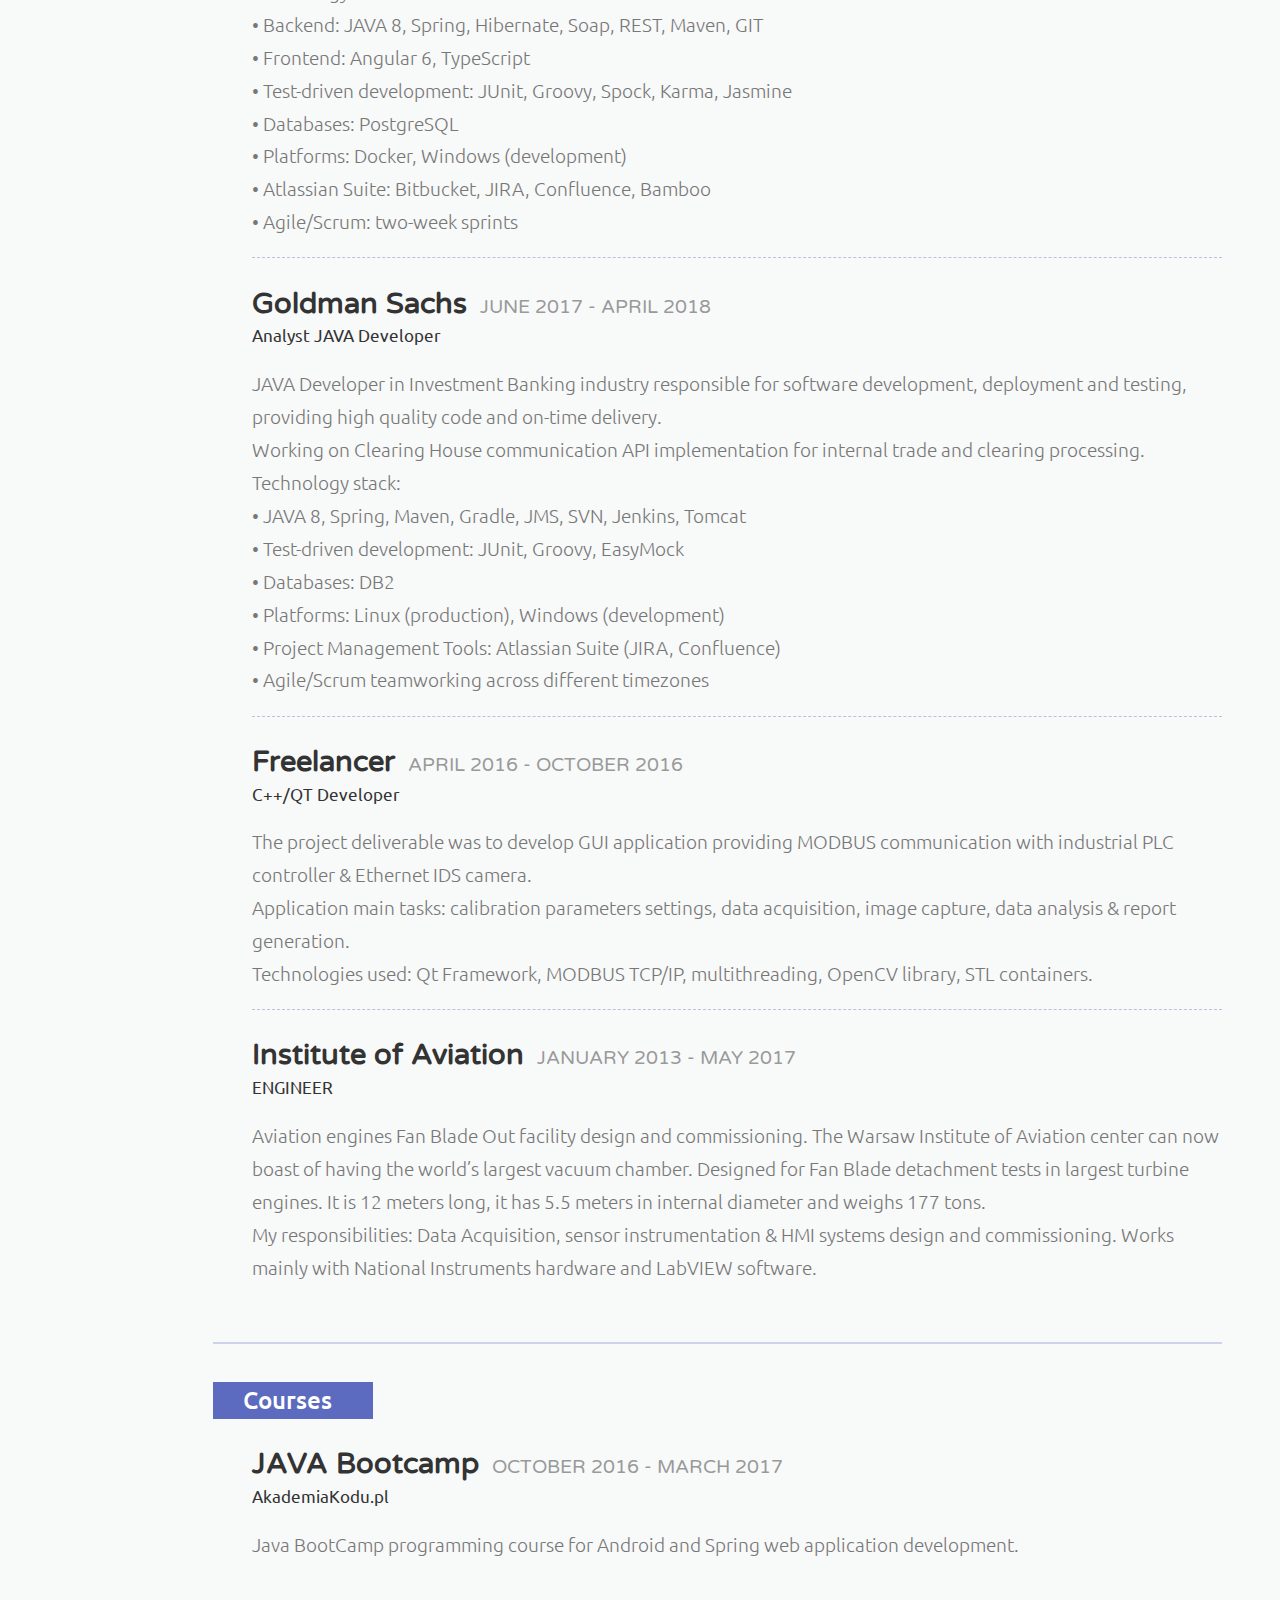
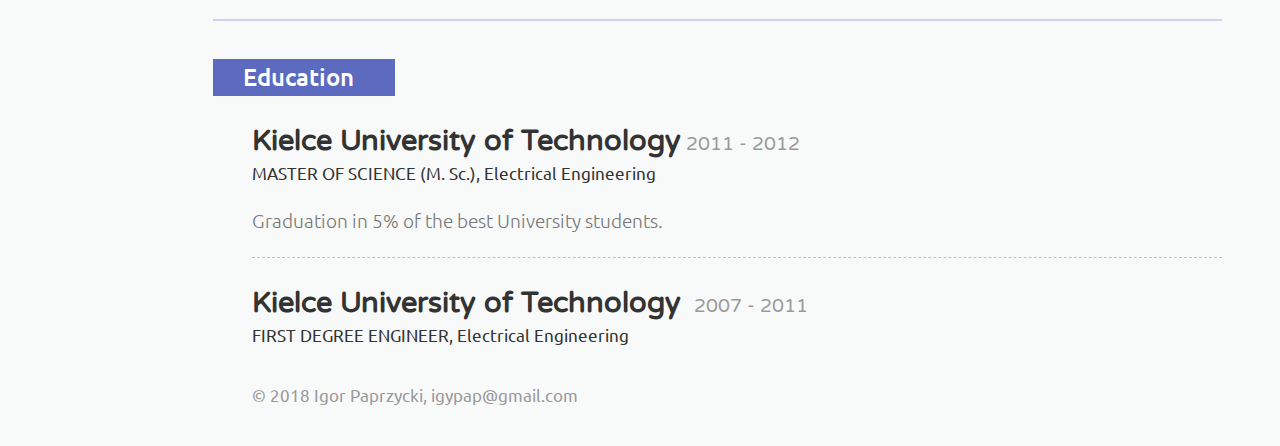
==== commit 7e4f6225: "Added Pragmasoft experience" ====
--- a/index.html
+++ b/index.html
@@ -1,270 +1,318 @@
 <!DOCTYPE html>
 <html lang="en">
 <head>
-<meta charset="UTF-8">
-<title>Igor Paprzycki</title>
-<link href="css/bootstrap.css" rel='stylesheet' type='text/css' />
-<!-- jQuery (necessary JavaScript plugins) -->
-<script src="js/jquery.min.js"></script>
-<!-- Custom Theme files -->
- <link href="css/dashboard.css" rel="stylesheet">
-<link href="css/style.css" rel='stylesheet' type='text/css' />
-
-<!-- Custom Theme files -->
-<!--//theme-style-->
-<meta name="viewport" content="width=device-width, initial-scale=1">
-<meta http-equiv="Content-Type" content="text/html; charset=utf-8" />
-<meta name="keywords" content="Igor Paprzycki, Igor, Paprzycki, JAVA Developer, Curriculum Vitae, CV" />
-<script type="application/x-javascript"> addEventListener("load", function() { setTimeout(hideURLbar, 0); }, false); function hideURLbar(){ window.scrollTo(0,1); } </script>
-<link href='https://fonts.googleapis.com/css?family=Ubuntu:300,400,500,700' rel='stylesheet' type='text/css'>
-<link href='https://fonts.googleapis.com/css?family=Varela+Round' rel='stylesheet' type='text/css'>
-<!-- start menu -->
-  
+    <meta charset="UTF-8">
+    <title>Igor Paprzycki</title>
+    <link href="css/bootstrap.css" rel='stylesheet' type='text/css'/>
+    <!-- jQuery (necessary JavaScript plugins) -->
+    <script src="js/jquery.min.js"></script>
+    <!-- Custom Theme files -->
+    <link href="css/dashboard.css" rel="stylesheet">
+    <link href="css/style.css" rel='stylesheet' type='text/css'/>
+
+    <!-- Custom Theme files -->
+    <!--//theme-style-->
+    <meta name="viewport" content="width=device-width, initial-scale=1">
+    <meta http-equiv="Content-Type" content="text/html; charset=utf-8"/>
+    <meta name="keywords" content="Igor Paprzycki, Igor, Paprzycki, JAVA Developer, Curriculum Vitae, CV"/>
+    <script type="application/x-javascript"> addEventListener("load", function () {
+        setTimeout(hideURLbar, 0);
+    }, false);
+
+    function hideURLbar() {
+        window.scrollTo(0, 1);
+    } </script>
+    <link href='https://fonts.googleapis.com/css?family=Ubuntu:300,400,500,700' rel='stylesheet' type='text/css'>
+    <link href='https://fonts.googleapis.com/css?family=Varela+Round' rel='stylesheet' type='text/css'>
+    <!-- start menu -->
+
 </head>
 <body>
 
 <!-- header -->
 <div class="col-sm-3 col-md-2 sidebar">
-		 <div class="sidebar_top">
-			 <h1>IGOR PAPRZYCKI</h1> 
-			 <img src="images/igor.jpg" alt="Igor Paprzycki"/>
-		 </div>
-		<div class="details">
-			 <h3>PHONE</h3>
-			 <p>+48 504 781 817</p>  	 
-			 <h3>EMAIL</h3>
-			 <p><a class="hidden-print" href="mailto:igypap@gmail.com">igypap@gmail.com</a></p>
-			 <p class="visible-print">igypap@gmail.com</p>
-			 <h3>GITHUB</h3>
-			 <p><a class="hidden-print" target="_blank" href="https://github.com/igorpaprzycki">github.com/igorpaprzycki</a></p>
-			 <p class="visible-print">github.com/igorpaprzycki</p>
-			 <address>
-			 <h3>ADDRESS</h3>
-			 <span>Jana Kazimierza 11B/91</span>
-			 <span>01-248 Warszawa</span>
-			 <span>POLAND</span>
-			 </address>
-			 			 					 
-		</div>
-		<div class="clearfix"></div>
+    <div class="sidebar_top">
+        <h1>IGOR PAPRZYCKI</h1>
+        <img src="images/igor.jpg" alt="Igor Paprzycki"/>
+    </div>
+    <div class="details">
+        <h3>PHONE</h3>
+        <p>+48 504 781 817</p>
+        <h3>EMAIL</h3>
+        <p><a class="hidden-print" href="mailto:igypap@gmail.com">igypap@gmail.com</a></p>
+        <p class="visible-print">igypap@gmail.com</p>
+        <h3>GITHUB</h3>
+        <p><a class="hidden-print" target="_blank" href="https://github.com/igorpaprzycki">github.com/igorpaprzycki</a>
+        </p>
+        <p class="visible-print">github.com/igorpaprzycki</p>
+        <address>
+            <h3>ADDRESS</h3>
+            <span>Jana Kazimierza 11B/91</span>
+            <span>01-248 Warszawa</span>
+            <span>POLAND</span>
+        </address>
+
+    </div>
+    <div class="clearfix"></div>
 </div>
 <!---->
 <link href="css/popuo-box.css" rel="stylesheet" type="text/css" media="all"/>
 <script src="js/jquery.magnific-popup.js" type="text/javascript"></script>
-	<!---//pop-up-box---->			
+<!---//pop-up-box---->
 <div class="col-sm-9 col-sm-offset-3 col-md-10 col-md-offset-2 main">
-	 <div class="content">
-		 <div class="details_header hidden-print">
-			 <ul>
-				 <li class="bordered"><a href="index.html"><span class="glyphicon glyphicon-file" aria-hidden="true"></span>Resume</a></li>
-				 <li><a href="print/Igor_Paprzycki.pdf" target="_blank"><span class="glyphicon glyphicon-print" aria-hidden="true"></span>Print CV</a></li>
-				 <li><a href="contact.html"><span class="glyphicon glyphicon-envelope" aria-hidden="true"></span>Email me</a></li>
-				 <li><a class="play-icon popup-with-zoom-anim" href="#small-dialog"><span class="glyphicon glyphicon-picture" aria-hidden="true"></span>View photo</a></li>
-				 <div id="small-dialog" class="mfp-hide">
-					 <img src="images/igor.jpg" alt="Igor Paprzycki"/>
-				 </div>
-				 <script>
-						$(document).ready(function() {
-						$('.popup-with-zoom-anim').magnificPopup({
-							type: 'inline',
-							fixedContentPos: false,
-							fixedBgPos: true,
-							overflowY: 'auto',
-							closeBtnInside: true,
-							preloader: false,
-							midClick: true,
-							removalDelay: 300,
-							mainClass: 'my-mfp-zoom-in'
-						});
-																						
-						});
-				</script>
-			 </ul>
-		 </div>
-		<p class="cmpny2"></p>	
-		 <div class="summary">
-		 	<h3 class="clr1 hidden-print">Summary</h3>
-		 	<h3 class="visible-print">Summary</h3>
-		 	<div class="company_details">
-		 		<div class="text-center">
-		 			<h4 class="hidden-print">Ambitious, highly skilled professional with over one year of experience in software development. Possess strong software skills in JAVA technologies. Have analytical and problem-solving skills combined with passion and commitment to software engineering. 
-					In the past worked for four years in aviation industry as process automation engineer.</h4>
-		 			<p class="visible-print">Ambitious, highly skilled professional with over one year of experience in software development. Possess strong software skills in JAVA technologies. Have analytical and problem-solving skills combined with passion and commitment to software engineering. 
-					In the past worked for four years in aviation industry as process automation engineer.</p>
-		 		</div>
-		 		
-		 	</div>
-		 </div>
-		 <hr/>
-		 <p class="cmpny2"></p>
-		 <div class="skills">
-			 <h3 class="clr1">Technical skills</h3>
-			 
-			 <div class="skill_list">
-			 	<div class="skill1 skill_info">
-					 <h4>TECHNOLOGIES</h4>
-					 
-					 <ul>			
-					 	<li>Java 8</li>		 
-						<li>SpringBoot, Thymeleaf</li>
-						<li>DB2, SQLite, MySQL, SQLServer, Hibernate</li>
-						<li>JUnit, Groovy, EasyMock</li>
-						
-					</ul>
-				
-				 </div>
-				 <div class="skill1 skill_info">
-					 <h4>CI TOOLS</h4>
-					 <ul>				
-					 	<li>Jenkins</li>
-						<li>Tomcat</li>
-						<li>Atlassian Suite (JIRA, Confluence)</li>
-						<li>Platforms: Linux, Windows</li>
-						
-					 </ul>
-				 </div>
-
-				 <div class="skill1 skill_info">
-					 <h4>DEV TOOLS</h4>
-					 <ul>					 
-						<li>Intellij IDEA</li>
-						<li>SVN, GIT</li>
-						<li>Maven, Gradle</li>
-						
-					 </ul>
-				 </div>
-				 <div class="skill1 skill_info">
-					 <h4>BASIC KNOWLEDGE</h4>
-					 <ul>					 
-						<li>HTML, CSS, Bootstrap</li>
-						<li>Android (XML, ButterKnife, Activity Lifecycle)</li>
-						<li>Android Studio</li>
-					 </ul>
-				 </div>
-			</div>
-		</div>
-		<div class="clearfix"></div>
-		
-		<div class="company">
-		<div class="skills">
-			<h3 class="clr1">Other skills</h3>
-			<div class="skill_list">
-					 <div class="skill1 skill_info">
-					 <h4>BUSINESS KNOWLEDGE</h4>
-					 <ul>					 
-						<li>Derivatives Market</li>
-						<li>Clearing</li>
-						<li>Trade processing</li>
-					 </ul>
-				 </div>
-				 <div class="skill1 skill_info">
-					 <h4>OTHER SKILLS</h4>
-					 <ul>					 
-						<li>Agile, Scrum</li>
-						<li>Fluent working English</li>
-						<li>Teamworking, International environment</li>
-					 </ul>
-				 </div>
-			 </div>
-			 <div class="clearfix"></div>
-		 </div>
-		</div>
-
-		 <div class="clearfix"></div>
-		<p class="cmpny2"></p>
-		 <div class="company">
-			 <h3 class="clr1">Experience</h3>
-			 <div class="company_details">
-				<h4>Goldman Sachs <span>JUNE 2017 - present</span></h4>
-				<h6>Analyst JAVA Developer</h6>
-				<p>JAVA Developer in Investment Banking industry responsible for software development, deployment and testing, providing high quality code and on-time delivery.
-				</p>
-				<p>Working on Clearing House communication API implementation for internal trade and clearing processing.
-				</p>
-
-				<p>Technology stack: </p>
-				<p>•	JAVA 8, Spring, Maven, Gradle, JMS, SVN, Jenkins, Tomcat</p>
-				<p>•	Test-driven development: JUnit, Groovy, EasyMock</p>
-				<p>•	Databases: DB2</p>
-				<p>•	Platforms: Linux (production), Windows (development)</p>
-				<p>•	Project Management Tools: Atlassian Suite (JIRA, Confluence)</p>
-				<p>•	Agile/Scrum teamworking across different timezones</p>
-				
-				<p class="cmpny1"></p>				
-				</p>
-			 </div>
-			 <div class="company_details">
-				 <h4>Freelancer <span>APRIL 2016 - OCTOBER 2016</span></h4>
-				 <h6>C++/QT Developer</h6>
-				 <p>
-				The project deliverable was to develop GUI application providing MODBUS communication with industrial PLC controller & Ethernet IDS camera. 
-				<p >Application main tasks: calibration parameters settings, data acquisition, image capture, data analysis & report generation. </p>
-				<p class="cmpny1">Technologies used: Qt Framework, MODBUS TCP/IP, multithreading, OpenCV library, STL containers.</p>				
-				</p>
-			 </div>
-			 <div class="company_details">
-				 <h4>Institute of Aviation <span>JANUARY 2013 - MAY 2017</span></h4>
-				 <h6>ENGINEER</h6>
-				 <p>Aviation engines Fan Blade Out facility design and commissioning. The Warsaw Institute of Aviation center can now boast of having the world’s largest vacuum chamber. Designed for Fan Blade detachment tests in largest turbine engines. It is 12 meters long, it has 5.5 meters in internal diameter and weighs 177 tons. </p>
-				 <p>My responsibilities: Data Acquisition, sensor instrumentation & HMI systems design and commissioning. Works mainly with National Instruments hardware and LabVIEW software.</p>
-			 </div>
-		 </div>
-		 <p class="cmpny2"></p>
- 		 <div class="company">
-		 	<h3 class="clr1">Courses</h3>
-		 	<div class="company_details">
-		 		<h4>JAVA Bootcamp <span>OCTOBER 2016 - MARCH 2017</span></h4>
-		 		<h6>AkademiaKodu.pl</h6>
-		 		<p>
-		 			Java BootCamp programming course for Android and Spring web application development.
-		 		</p>
-		 	</div>
-		 </div>
-		 <!-- <div class="skills">
-			 <h3 class="clr1">Projects</h3>
-			 
-			 <div class="skill_list">
-				 <div class="skill1 skill_info">
-					 <h4>TODO List</h4>
-					 <p>Android app for managing tasks, with menu, ORMLite database, RecyclerView and notifications. It works in vertical and horizontal position.</p>
-					 
-				 </div>
-				 <div class="skill1 skill_info">
-					 <h4>Quiz</h4>
-					 <p>Quiz application for Android - display questions, 3 answers and show the results at the end. It works in vertical and horizontal position.</p>
-				 </div>
-				 <div class="skill1 skill_info">
-					 <h4>Pocket</h4>
-					 <p>Android Pocket app for storing website links and telephone contacts. It allows to open website in a browser, send sms or call. It works in vertical and horizontal position.</p>
-				 </div>
-				 <div class="skill1 skill_info">
-					 <h4>Kwejk</h4>
-					 <p>SpringBoot & Thymeleaf web application to share gifs. Hibernate and MySQL technologies used to store gif data.</p>
-					 
-				 </div>
-			 </div>
-			 
-		 </div> -->
-		 <p class="cmpny2"></p>
-		 
-		 <div class="company">
-			 <h3 class="clr1">Education</h3>
-			 <div class="company_details">
-				 <h4>Kielce University of Technology<span>2011 - 2012</span></h4>
-				 <h6>MASTER OF SCIENCE (M. Sc.), Electrical Engineering</h6>
-				 <p class="cmpny1">
-				 	Graduation in 5% of the best University students.
-				 </p>
-			 </div>
-			 <div class="company_details">
-				 <h4>Kielce University of Technology <span>2007 - 2011</span></h4>
-				 <h6>FIRST DEGREE ENGINEER, Electrical Engineering</h6>				 
-			 </div>
-		 </div>
-		 <div class="copywrite hidden-print">
-			 <p>© 2018	 Igor Paprzycki, <a href="mailto:igypap@gmail.com" target="_blank" onclick="window.location=another.html">igypap@gmail.com</a> </p>
-		 </div>
-	 </div>
+    <div class="content">
+        <div class="details_header hidden-print">
+            <ul>
+                <li class="bordered"><a href="index.html"><span class="glyphicon glyphicon-file"
+                                                                aria-hidden="true"></span>Resume</a></li>
+                <li><a href="print/Igor_Paprzycki.pdf" target="_blank"><span class="glyphicon glyphicon-print"
+                                                                             aria-hidden="true"></span>Print CV</a></li>
+                <li><a href="contact.html"><span class="glyphicon glyphicon-envelope" aria-hidden="true"></span>Email me</a>
+                </li>
+                <li><a class="play-icon popup-with-zoom-anim" href="#small-dialog"><span
+                        class="glyphicon glyphicon-picture" aria-hidden="true"></span>View photo</a></li>
+                <div id="small-dialog" class="mfp-hide">
+                    <img src="images/igor.jpg" alt="Igor Paprzycki"/>
+                </div>
+                <script>
+                    $(document).ready(function () {
+                        $('.popup-with-zoom-anim').magnificPopup({
+                            type: 'inline',
+                            fixedContentPos: false,
+                            fixedBgPos: true,
+                            overflowY: 'auto',
+                            closeBtnInside: true,
+                            preloader: false,
+                            midClick: true,
+                            removalDelay: 300,
+                            mainClass: 'my-mfp-zoom-in'
+                        });
+
+                    });
+                </script>
+            </ul>
+        </div>
+        <p class="cmpny2"></p>
+        <div class="summary">
+            <h3 class="clr1 hidden-print">Summary</h3>
+            <h3 class="visible-print">Summary</h3>
+            <div class="company_details">
+                <div class="text-center">
+                    <h4 class="hidden-print">Ambitious, highly skilled professional with over one year of experience in
+                        software development. Possess strong software skills in JAVA technologies. Have analytical and
+                        problem-solving skills combined with passion and commitment to software engineering.
+                        In the past worked for four years in aviation industry as process automation engineer.</h4>
+                    <p class="visible-print">Ambitious, highly skilled professional with over one year of experience in
+                        software development. Possess strong software skills in JAVA technologies. Have analytical and
+                        problem-solving skills combined with passion and commitment to software engineering.
+                        In the past worked for four years in aviation industry as process automation engineer.</p>
+                </div>
+
+            </div>
+        </div>
+        <hr/>
+        <p class="cmpny2"></p>
+        <div class="skills">
+            <h3 class="clr1">Technical skills</h3>
+
+            <div class="skill_list">
+                <div class="skill1 skill_info">
+                    <h4>TECHNOLOGIES</h4>
+
+                    <ul>
+                        <li>Java 8</li>
+                        <li>SpringBoot, Thymeleaf</li>
+                        <li>Hibernate, DB2, SQLite, MySQL, SQLServer</li>
+                        <li>JUnit, Groovy, EasyMock, Spock</li>
+
+                    </ul>
+
+                </div>
+                <div class="skill1 skill_info">
+                    <h4>CI TOOLS</h4>
+                    <ul>
+                        <li>Jenkins</li>
+                        <li>Tomcat</li>
+                        <li>JIRA, Bamboo, Confluence</li>
+                        <li>Platforms: Linux, Windows, Docker</li>
+
+                    </ul>
+                </div>
+
+                <div class="skill1 skill_info">
+                    <h4>DEV TOOLS</h4>
+                    <ul>
+                        <li>Intellij IDEA</li>
+                        <li>SVN, GIT</li>
+                        <li>Maven, Gradle</li>
+
+                    </ul>
+                </div>
+                <div class="skill1 skill_info">
+                    <h4>BASIC KNOWLEDGE</h4>
+                    <ul>
+                        <li>HTML, CSS, Bootstrap</li>
+                        <li>Angular 6, TypeScript</li>
+                        <li>Karma, Jasmine</li>
+                    </ul>
+                </div>
+            </div>
+        </div>
+        <div class="clearfix"></div>
+
+        <div class="company">
+            <div class="skills">
+                <h3 class="clr1">Other skills</h3>
+                <div class="skill_list">
+                    <div class="skill1 skill_info">
+                        <h4>BUSINESS KNOWLEDGE</h4>
+                        <ul>
+                            <li>Derivatives Market</li>
+                            <li>Clearing</li>
+                            <li>Trade processing</li>
+                            <li>Claim submission</li>
+                        </ul>
+                    </div>
+                    <div class="skill1 skill_info">
+                        <h4>OTHER SKILLS</h4>
+                        <ul>
+                            <li>Agile, Scrum</li>
+                            <li>Fluent working English</li>
+                            <li>Teamworking, International environment</li>
+                        </ul>
+                    </div>
+                </div>
+                <div class="clearfix"></div>
+            </div>
+        </div>
+
+        <div class="clearfix"></div>
+        <p class="cmpny2"></p>
+        <div class="company">
+            <h3 class="clr1">Experience</h3>
+            <div class="company_details">
+                <h4>Pragmasoft Sp. z o.o <span>MAY 2018 - present</span></h4>
+                <h6>JAVA Developer</h6>
+                <p>JAVA Developer in software house, working for external client in insurance industry.
+                    Developing web based application for claim submission in microservices architecture.
+                </p>
+                <p>As a teammate of scrum team responsible for software development,
+                    in full scrum lifecycle (backlog grooming, planning, sprints, retrospective).
+                </p>
+
+                <p>Technology stack: </p>
+                <p>• Backend: JAVA 8, Spring, Hibernate, Soap, REST, Maven, GIT</p>
+                <p>• Frontend: Angular 6, TypeScript</p>
+                <p>• Test-driven development: JUnit, Groovy, Spock, Karma, Jasmine</p>
+                <p>• Databases: PostgreSQL</p>
+                <p>• Platforms: Docker, Windows (development)</p>
+                <p>• Atlassian Suite: Bitbucket, JIRA, Confluence, Bamboo</p>
+                <p>• Agile/Scrum: two-week sprints</p>
+
+                <p class="cmpny1"></p>
+                </p>
+            </div>
+            <div class="company_details">
+                <h4>Goldman Sachs <span>JUNE 2017 - APRIL 2018</span></h4>
+                <h6>Analyst JAVA Developer</h6>
+                <p>JAVA Developer in Investment Banking industry responsible for software development, deployment and
+                    testing, providing high quality code and on-time delivery.
+                </p>
+                <p>Working on Clearing House communication API implementation for internal trade and clearing
+                    processing.
+                </p>
+
+                <p>Technology stack: </p>
+                <p>• JAVA 8, Spring, Maven, Gradle, JMS, SVN, Jenkins, Tomcat</p>
+                <p>• Test-driven development: JUnit, Groovy, EasyMock</p>
+                <p>• Databases: DB2</p>
+                <p>• Platforms: Linux (production), Windows (development)</p>
+                <p>• Project Management Tools: Atlassian Suite (JIRA, Confluence)</p>
+                <p>• Agile/Scrum teamworking across different timezones</p>
+
+                <p class="cmpny1"></p>
+                </p>
+            </div>
+            <div class="company_details">
+                <h4>Freelancer <span>APRIL 2016 - OCTOBER 2016</span></h4>
+                <h6>C++/QT Developer</h6>
+                <p>
+                    The project deliverable was to develop GUI application providing MODBUS communication with
+                    industrial PLC controller & Ethernet IDS camera.
+                <p>Application main tasks: calibration parameters settings, data acquisition, image capture, data
+                    analysis & report generation. </p>
+                <p class="cmpny1">Technologies used: Qt Framework, MODBUS TCP/IP, multithreading, OpenCV library, STL
+                    containers.</p>
+                </p>
+            </div>
+            <div class="company_details">
+                <h4>Institute of Aviation <span>JANUARY 2013 - MAY 2017</span></h4>
+                <h6>ENGINEER</h6>
+                <p>Aviation engines Fan Blade Out facility design and commissioning. The Warsaw Institute of Aviation
+                    center can now boast of having the world’s largest vacuum chamber. Designed for Fan Blade detachment
+                    tests in largest turbine engines. It is 12 meters long, it has 5.5 meters in internal diameter and
+                    weighs 177 tons. </p>
+                <p>My responsibilities: Data Acquisition, sensor instrumentation & HMI systems design and commissioning.
+                    Works mainly with National Instruments hardware and LabVIEW software.</p>
+            </div>
+        </div>
+        <p class="cmpny2"></p>
+        <div class="company">
+            <h3 class="clr1">Courses</h3>
+            <div class="company_details">
+                <h4>JAVA Bootcamp <span>OCTOBER 2016 - MARCH 2017</span></h4>
+                <h6>AkademiaKodu.pl</h6>
+                <p>
+                    Java BootCamp programming course for Android and Spring web application development.
+                </p>
+            </div>
+        </div>
+        <!-- <div class="skills">
+            <h3 class="clr1">Projects</h3>
+
+            <div class="skill_list">
+                <div class="skill1 skill_info">
+                    <h4>TODO List</h4>
+                    <p>Android app for managing tasks, with menu, ORMLite database, RecyclerView and notifications. It works in vertical and horizontal position.</p>
+
+                </div>
+                <div class="skill1 skill_info">
+                    <h4>Quiz</h4>
+                    <p>Quiz application for Android - display questions, 3 answers and show the results at the end. It works in vertical and horizontal position.</p>
+                </div>
+                <div class="skill1 skill_info">
+                    <h4>Pocket</h4>
+                    <p>Android Pocket app for storing website links and telephone contacts. It allows to open website in a browser, send sms or call. It works in vertical and horizontal position.</p>
+                </div>
+                <div class="skill1 skill_info">
+                    <h4>Kwejk</h4>
+                    <p>SpringBoot & Thymeleaf web application to share gifs. Hibernate and MySQL technologies used to store gif data.</p>
+
+                </div>
+            </div>
+
+        </div> -->
+        <p class="cmpny2"></p>
+
+        <div class="company">
+            <h3 class="clr1">Education</h3>
+            <div class="company_details">
+                <h4>Kielce University of Technology<span>2011 - 2012</span></h4>
+                <h6>MASTER OF SCIENCE (M. Sc.), Electrical Engineering</h6>
+                <p class="cmpny1">
+                    Graduation in 5% of the best University students.
+                </p>
+            </div>
+            <div class="company_details">
+                <h4>Kielce University of Technology <span>2007 - 2011</span></h4>
+                <h6>FIRST DEGREE ENGINEER, Electrical Engineering</h6>
+            </div>
+        </div>
+        <div class="copywrite hidden-print">
+            <p>© 2018 Igor Paprzycki, <a href="mailto:igypap@gmail.com" target="_blank"
+                                         onclick="window.location=another.html">igypap@gmail.com</a></p>
+        </div>
+    </div>
 </div>
 <!---->
 </body>
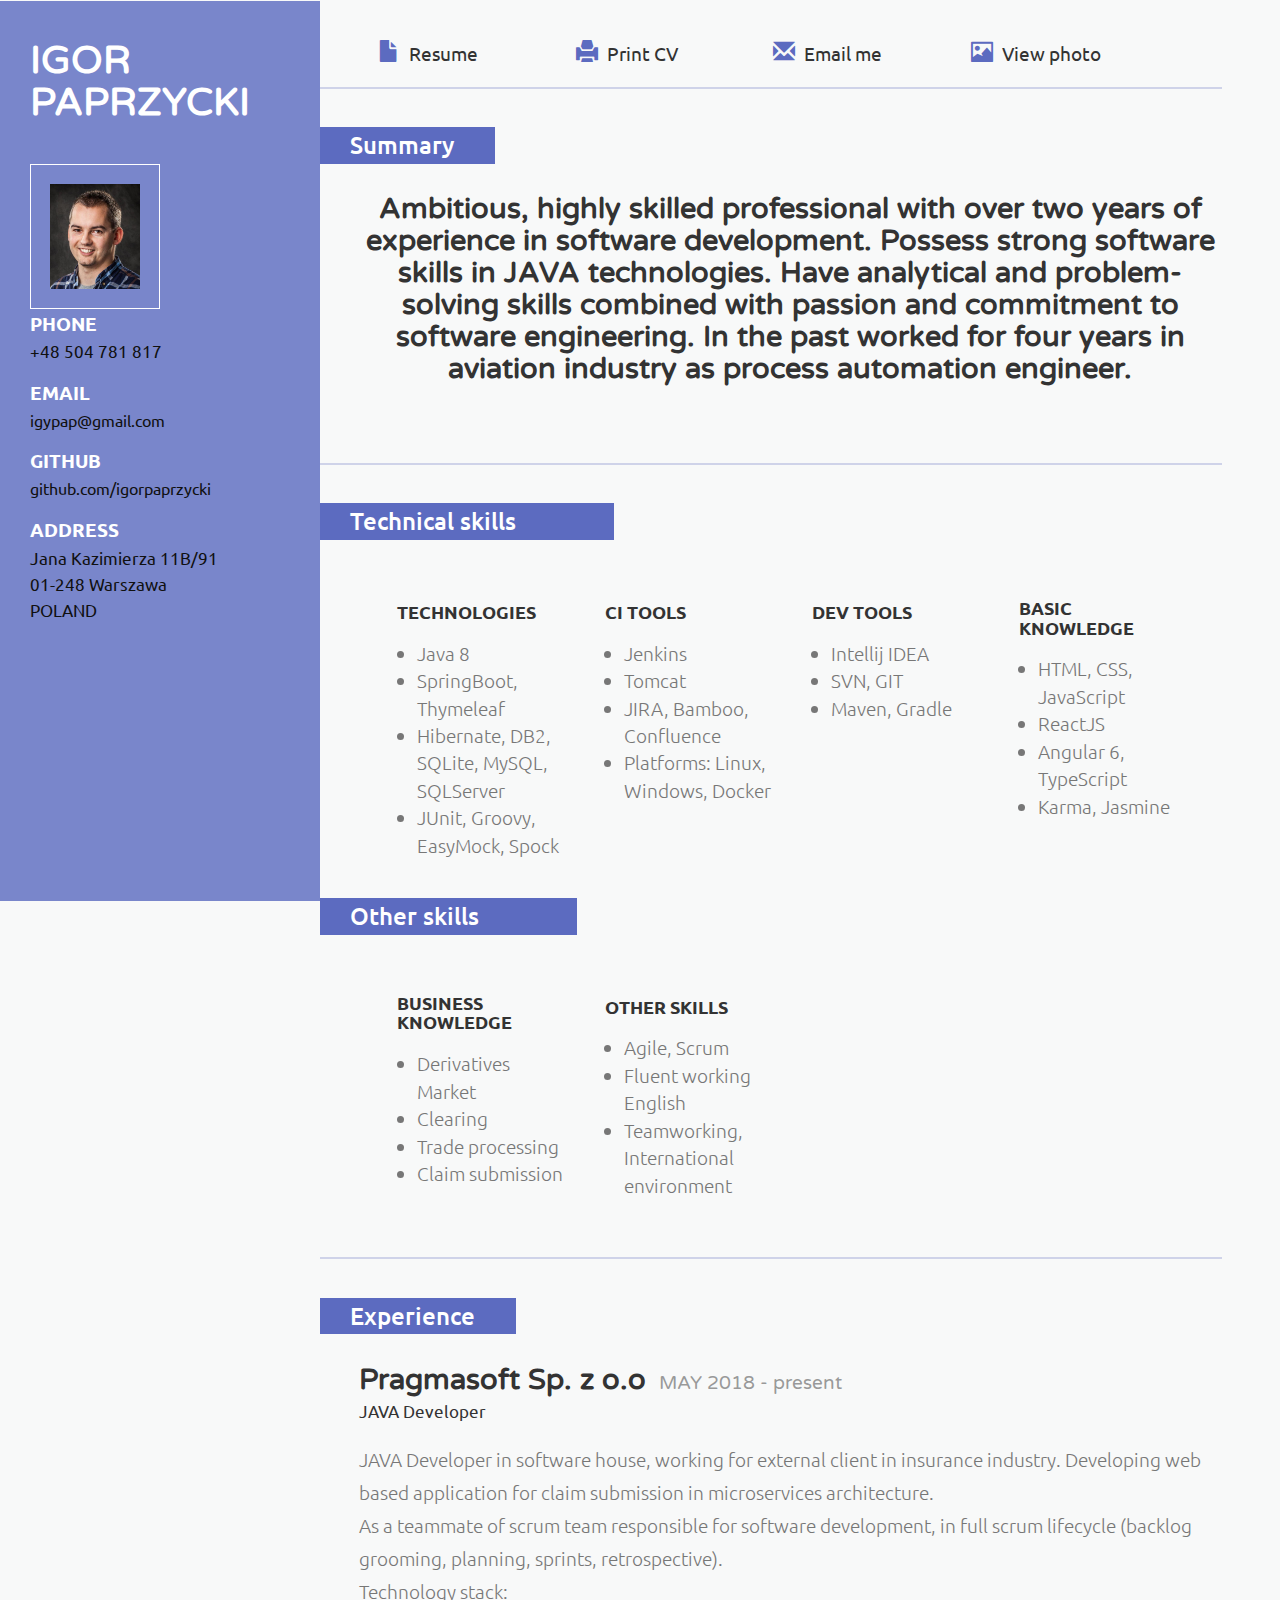
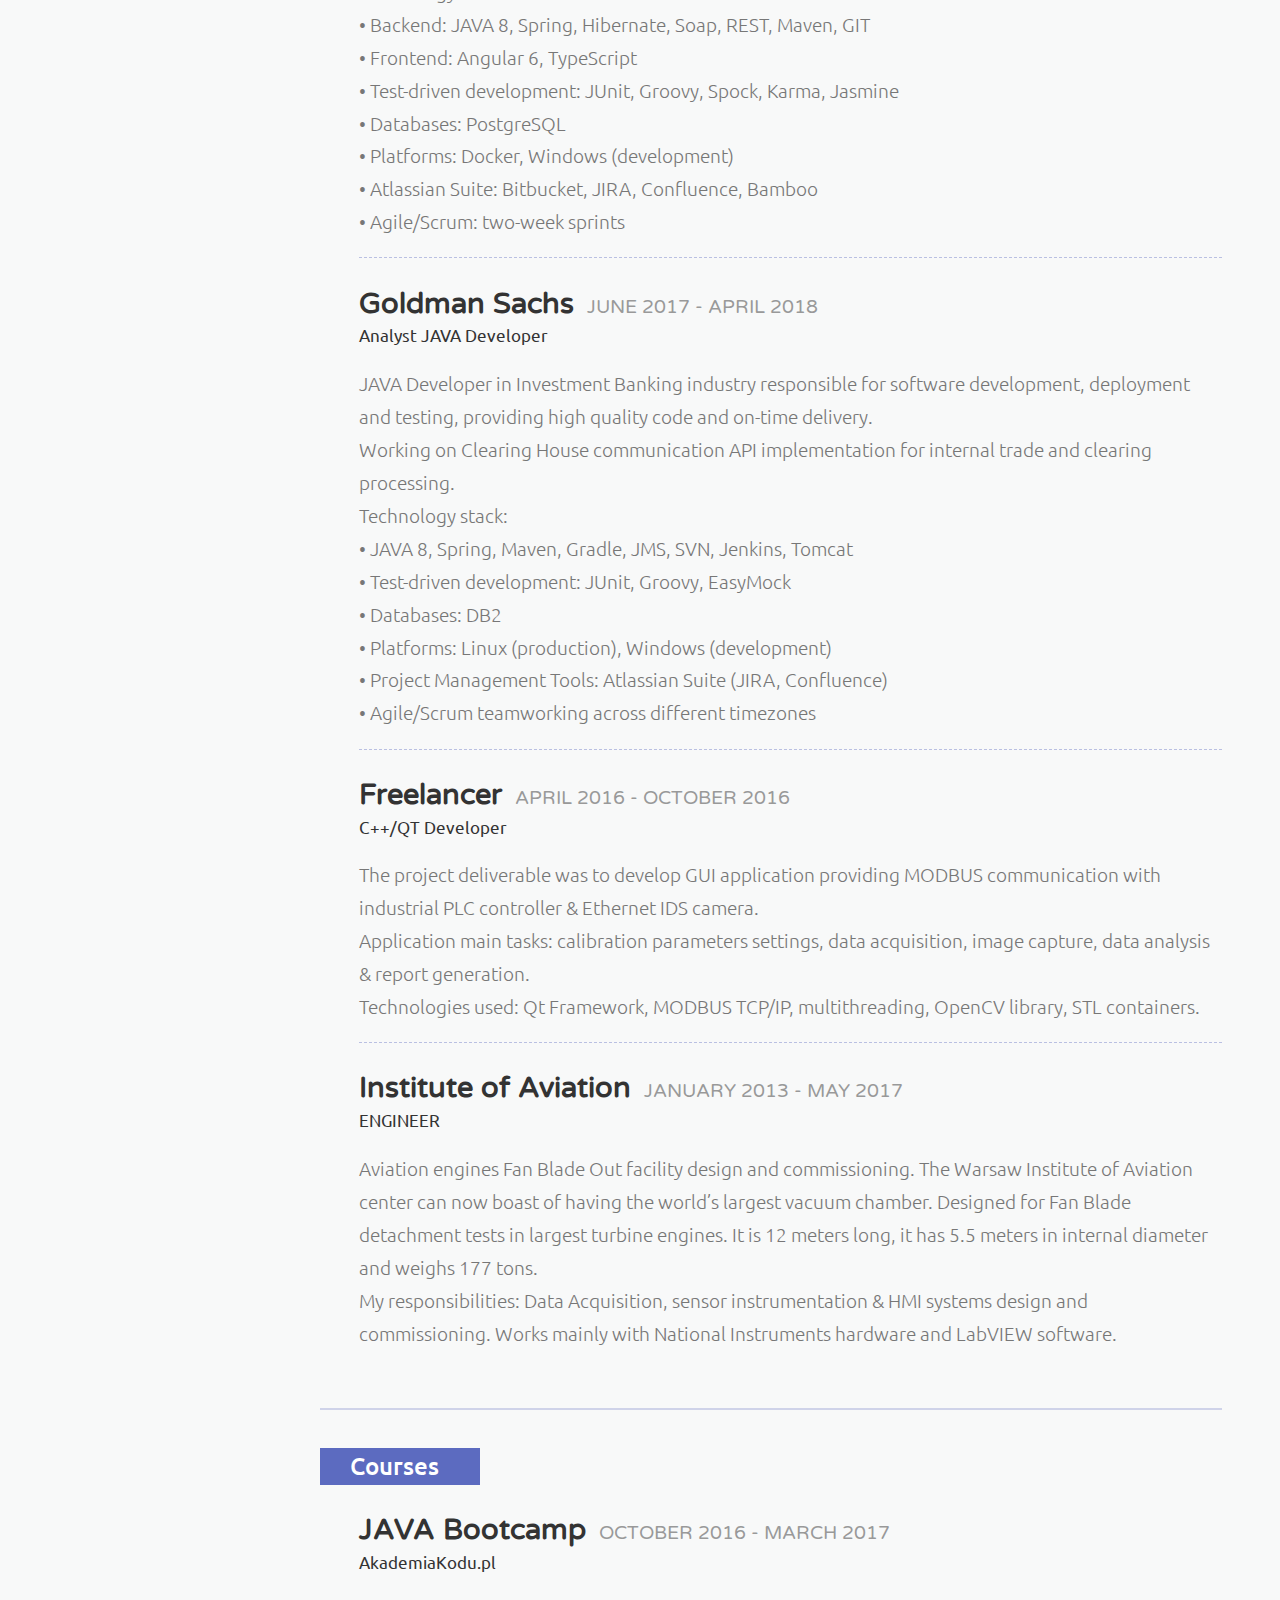
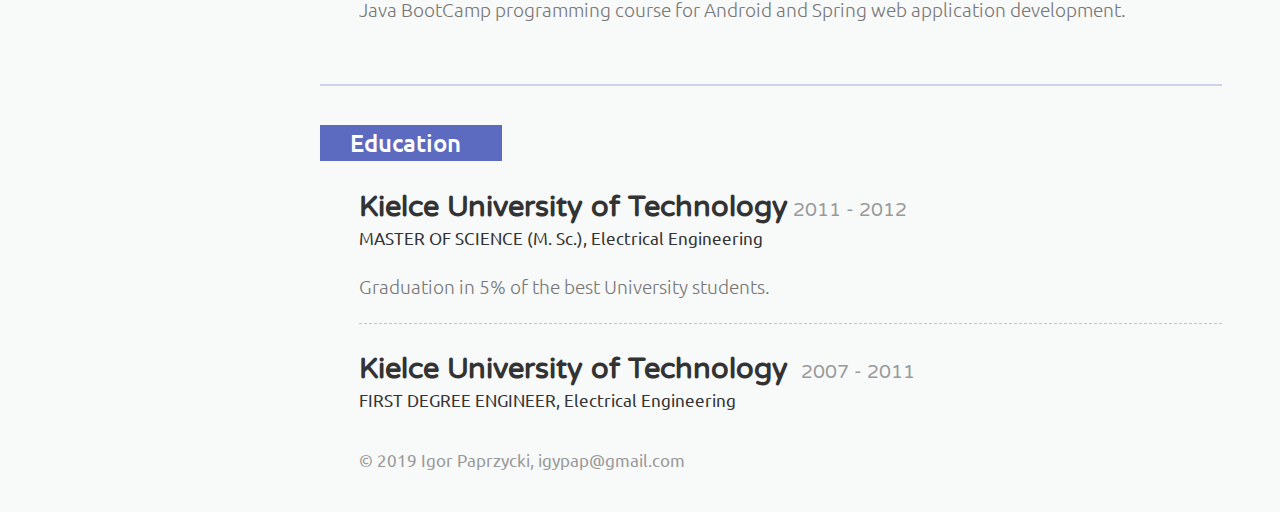
==== commit 14fdc6be: "Fixed main sidebar" ====
--- a/index.html
+++ b/index.html
@@ -30,7 +30,7 @@
 <body>
 
 <!-- header -->
-<div class="col-sm-3 col-md-2 sidebar">
+<div class="col-sm-4 col-md-3 sidebar">
     <div class="sidebar_top">
         <h1>IGOR PAPRZYCKI</h1>
         <img src="images/igor.jpg" alt="Igor Paprzycki"/>
@@ -59,11 +59,11 @@
 <link href="css/popuo-box.css" rel="stylesheet" type="text/css" media="all"/>
 <script src="js/jquery.magnific-popup.js" type="text/javascript"></script>
 <!---//pop-up-box---->
-<div class="col-sm-9 col-sm-offset-3 col-md-10 col-md-offset-2 main">
+<div class="col-sm-8 col-sm-offset-4 col-md-9 col-md-offset-3 main">
     <div class="content">
         <div class="details_header hidden-print">
             <ul>
-                <li class="bordered"><a href="index.html"><span class="glyphicon glyphicon-file"
+                <li><a href="index.html"><span class="glyphicon glyphicon-file"
                                                                 aria-hidden="true"></span>Resume</a></li>
                 <li><a href="print/Igor_Paprzycki.pdf" target="_blank"><span class="glyphicon glyphicon-print"
                                                                              aria-hidden="true"></span>Print CV</a></li>
@@ -98,11 +98,11 @@
             <h3 class="visible-print">Summary</h3>
             <div class="company_details">
                 <div class="text-center">
-                    <h4 class="hidden-print">Ambitious, highly skilled professional with over one year of experience in
+                    <h4 class="hidden-print">Ambitious, highly skilled professional with over two years of experience in
                         software development. Possess strong software skills in JAVA technologies. Have analytical and
                         problem-solving skills combined with passion and commitment to software engineering.
                         In the past worked for four years in aviation industry as process automation engineer.</h4>
-                    <p class="visible-print">Ambitious, highly skilled professional with over one year of experience in
+                    <p class="visible-print">Ambitious, highly skilled professional with over two years of experience in
                         software development. Possess strong software skills in JAVA technologies. Have analytical and
                         problem-solving skills combined with passion and commitment to software engineering.
                         In the past worked for four years in aviation industry as process automation engineer.</p>
@@ -151,7 +151,8 @@
                 <div class="skill1 skill_info">
                     <h4>BASIC KNOWLEDGE</h4>
                     <ul>
-                        <li>HTML, CSS, Bootstrap</li>
+                        <li>HTML, CSS, JavaScript</li>
+                        <li>ReactJS</li>
                         <li>Angular 6, TypeScript</li>
                         <li>Karma, Jasmine</li>
                     </ul>
@@ -309,7 +310,7 @@
             </div>
         </div>
         <div class="copywrite hidden-print">
-            <p>© 2018 Igor Paprzycki, <a href="mailto:igypap@gmail.com" target="_blank"
+            <p>© 2019 Igor Paprzycki, <a href="mailto:igypap@gmail.com" target="_blank"
                                          onclick="window.location=another.html">igypap@gmail.com</a></p>
         </div>
     </div>
--- a/css/style.css
+++ b/css/style.css
@@ -1,635 +1,787 @@
-
-
 @media print {
-body, html .details_header{
-margin-top:0px;
-padding-top:0px;
-margin-top: -30px;
-}
-.skill1,.skill2{
-  float: left;
-  width: 10%;
-}
-.skill1 h4{
-  font-size: 0.6rem !important;
-  line-height: 1.25rem !important;
-}
-h3{
-  font-size: 1.2rem !important;
-}
-.details h3{
-  font-size: 0.8rem !important;
-}
-p, ul{
-  font-size: 0.8rem !important;
-  line-height: 1rem !important;
-}
-.summary{
-  margin: 0em 0em !important;
-}
-.visible-print, .summary, .skills, .skills h3, .skill-list, h3, .clearfix{
-  padding: 0 0 0 0;
-  margin: 0 0 0 0;
-}
-.skill1 ul li{
-  padding-left:1em;
-  line-height: 1.42em;
-}
-.company_details, .clr1, .summary, .text-center p{
-  padding: 0 0 0 0;
-  margin: 0 0 0 0;
-  color: #fff;
-  line-height: 1em;
-}
+    body, html .details_header {
+        margin-top: 0px;
+        padding-top: 0px;
+        margin-top: -30px;
+    }
+
+    .skill1, .skill2 {
+        float: left;
+        width: 10%;
+    }
+
+    .skill1 h4 {
+        font-size: 0.6rem !important;
+        line-height: 1.25rem !important;
+    }
+
+    h3 {
+        font-size: 1.2rem !important;
+    }
+
+    .details h3 {
+        font-size: 0.8rem !important;
+    }
+
+    p, ul {
+        font-size: 0.8rem !important;
+        line-height: 1rem !important;
+    }
+
+    .summary {
+        margin: 0 !important;
+    }
+
+    .visible-print, .summary, .skills, .skills h3, .skill-list, h3, .clearfix {
+        padding: 0 0 0 0;
+        margin: 0 0 0 0;
+    }
+
+    .skill1 ul li {
+        padding-left: 1em;
+        line-height: 1.42em;
+    }
+
+    .company_details, .clr1, .summary, .text-center p {
+        padding: 0 0 0 0;
+        margin: 0 0 0 0;
+        color: #fff;
+        line-height: 1em;
+    }
 }
 
 
 h4, h5, h6,
-h1, h2, h3 {margin: 0;}
-ul, ol {margin: 0; padding:0;}
-p {margin: 0;}
-html, body{
-	font-family: 'Ubuntu', sans-serif;
-	font-size: 110%;
-	background: #f8f9f9;
-}
-body a{
-	transition:0.5s all;
-	-webkit-transition:0.5s all;
-	-moz-transition:0.5s all;
-	-o-transition:0.5s all;
-	-ms-transition:0.5s all;
-}	
+h1, h2, h3 {
+    margin: 0;
+}
+
+ul, ol {
+    margin: 0;
+    padding: 0;
+}
+
+p {
+    margin: 0;
+}
+
+html, body {
+    font-family: 'Ubuntu', sans-serif;
+    font-size: 110%;
+    background: #f8f9f9;
+}
+
+body a {
+    transition: 0.5s all;
+    -webkit-transition: 0.5s all;
+    -moz-transition: 0.5s all;
+    -o-transition: 0.5s all;
+    -ms-transition: 0.5s all;
+}
+
 body {
-  padding-top:0px;
-}
+    padding-top: 0px;
+}
+
 a:focus {
-  outline: thin dotted;
-  outline: 0px auto -webkit-focus-ring-color;
-  outline-offset: 0px;
-  text-decoration:none;
-}
+    outline: thin dotted;
+    outline: 0px auto -webkit-focus-ring-color;
+    outline-offset: 0px;
+    text-decoration: none;
+}
+
 /*-- header_top --*/
-.sidebar{
-  background:#7986cb;
-  top: 0px;
-  padding:2em 30px;
-}
-.sidebar h1{
-	font-size:2.5em;
-	font-weight:700;
-	margin-bottom:1em;
-	COLOR:#fff;
-	font-family: 'Varela Round', sans-serif;
-	
-}
-.sidebar img{
-	border:1px solid #fff;
-	padding:1em;
-	width:100%;
-}
-.details{
-	margin-top:2em;
-  margin-bottom: -5em;
-}
-.details h3{
-	font-weight:600;
-	font-size:1em;
-	color:#fff;
-}  
-
-.details p{
-	color:#101010;
-	font-size:0.9em;
-	margin:5px 0 2em 0;
-}
-.details p a{
-	color:#101010;
-	font-size:0.9em;
-}
-address h3{
-	margin-bottom:5px;
-}
-address span{
-	display:block;
-	color:#101010;
-	font-size:0.9em;
-	line-height:1.5em;
-}
+.sidebar {
+    background: #7986cb;
+    top: 0px;
+    padding: 2em 30px;
+}
+
+.sidebar h1 {
+    font-size: 1.8em;
+    font-weight: 700;
+    margin-bottom: 1em;
+    COLOR: #fff;
+    font-family: 'Varela Round', sans-serif;
+
+}
+
+.sidebar img {
+    border: 1px solid #fff;
+    padding: 1em;
+    width: 50%;
+}
+
+.details {
+    margin-top: 0.2em;
+    margin-bottom: -5em;
+}
+
+.details h3 {
+    font-weight: 600;
+    font-size: 1em;
+    color: #fff;
+}
+
+.details p {
+    color: #101010;
+    font-size: 0.9em;
+    margin: 5px 0 1em 0;
+}
+
+.details p a {
+    color: #101010;
+    font-size: 0.9em;
+}
+
+address h3 {
+    margin-bottom: 5px;
+}
+
+address span {
+    display: block;
+    color: #101010;
+    font-size: 0.9em;
+    line-height: 1.5em;
+}
+
 /*----*/
-.main{  
-  padding:2em 0;
-}
-.content{
-	margin-right:3em;
-}
+.main {
+    padding: 2em 0;
+}
+
+.content {
+    margin-right: 3em;
+}
+
 .glyphicon {
-  top:1px;
-}
-.glyphicon-file:before,.glyphicon-print:before,.glyphicon-envelope:before,.glyphicon-picture:before{
+    top: 1px;
+}
+
+.glyphicon-file:before, .glyphicon-print:before, .glyphicon-envelope:before, .glyphicon-picture:before {
     margin-right: 9px;
-  font-size: 22px;
-  color: #5c6bc0;
-}
-.details_header{
-	padding: 0em 1em 0 2em;
-}
-.details_header ul li{
-	display:inline-block;
-  width: 10em;
-}
-.details_header ul li:hover{
-  display:inline-block;
-}
-.details_header ul li a{
-	padding:0 1em;
-	color:#333;
-}
-.details_header ul li a:hover{
-  text-decoration: none;
-  color: #c5cae9;
-}
-.details a:hover{
+    font-size: 22px;
+    color: #5c6bc0;
+}
+
+.details_header {
+    padding: 0em 1em 0 2em;
+}
+
+.details_header ul li {
+    display: inline-block;
+    width: 10em;
+}
+
+.details_header ul li:hover {
+    display: inline-block;
+}
+
+.details_header ul li a {
+    padding: 0 1em;
+    color: #333;
+}
+
+.details_header ul li a:hover {
     text-decoration: none;
-  color: #c5cae9;
+    color: #c5cae9;
+}
+
+.details a:hover {
+    text-decoration: none;
+    color: #c5cae9;
 }
 
 .company {
-	margin:2em 0;
-}
+    margin: 2em 0;
+}
+
 .summary {
-  margin:2em 0;
-}
-.summary h3{
-  color: #FFF;
-  padding: 5px 41px 5px 30px;
-  display: inline-block;
-}
-
-.company h3{
-  color: #FFF;
-  padding: 5px 41px 5px 30px;
-  display: inline-block;
-}
-.skills h3{
-  color: #FFF;
-  padding: 5px 98px 5px 30px;
-  display: inline-block;
-}
-.company_details,.education_details {
-	padding:1.5em 0 0em 2em;
-}
-.company_details h4,.education_details h4{
-	color:#333;
-	font-weight:600;
-	font-size:1.5em;
-	margin-bottom:6px;
-	font-family: 'Varela Round', sans-serif;
-}
-.company_details h4 span,.education_details h4 span{
-	font-size: 0.65em;
-  margin-left: 5px;
-  color: #999;
-  font-weight:400;
-}
-.company_details h6,.education_details h6{
-	font-weight:400;
-	margin-bottom:1.3em;
-	font-size:0.9em;
-}
-.company_details p,.skill_info p,.education_details p{
-	color:#777777;
-	font-weight:300;
-	line-height:1.7em;
-}
-
-.skill_info ul{
-  color:#777777;
-  font-weight:300;
-  line-height:1.7em;
-  
-}
+    margin: 2em 0;
+}
+
+.summary h3 {
+    color: #FFF;
+    padding: 5px 41px 5px 30px;
+    display: inline-block;
+}
+
+.company h3 {
+    color: #FFF;
+    padding: 5px 41px 5px 30px;
+    display: inline-block;
+}
+
+.skills h3 {
+    color: #FFF;
+    padding: 5px 98px 5px 30px;
+    display: inline-block;
+}
+
+.company_details, .education_details {
+    padding: 1.5em 0 0em 2em;
+}
+
+.company_details h4, .education_details h4 {
+    color: #333;
+    font-weight: 600;
+    font-size: 1.5em;
+    margin-bottom: 6px;
+    font-family: 'Varela Round', sans-serif;
+}
+
+.company_details h4 span, .education_details h4 span {
+    font-size: 0.65em;
+    margin-left: 5px;
+    color: #999;
+    font-weight: 400;
+}
+
+.company_details h6, .education_details h6 {
+    font-weight: 400;
+    margin-bottom: 1.3em;
+    font-size: 0.9em;
+}
+
+.company_details p, .skill_info p, .education_details p {
+    color: #777777;
+    font-weight: 300;
+    line-height: 1.7em;
+}
+
+.skill_info ul {
+    color: #777777;
+    font-weight: 300;
+    line-height: 1.7em;
+
+}
+
 .cmpny1 {
-	border-bottom:1px dashed #5c6bc066;
-	padding-bottom:1em;
-}
+    border-bottom: 1px dashed #5c6bc066;
+    padding-bottom: 1em;
+}
+
 .cmpny2 {
-  border-bottom:2px solid #5c6bc044;
-  padding-bottom:1em;
-}
-.skills{
-	margin:2em 0;
-}
+    border-bottom: 2px solid #5c6bc044;
+    padding-bottom: 1em;
+}
+
+.skills {
+    margin: 2em 0;
+}
+
 .skill_info {
-	padding:1.5em 0 0 2em;
-}
-.skill_list{
-	padding:1.5em 0 0 2em;
-}
-.skill1,.skill2{
-	 float:left;
-	 width:24%;
-   
-}
-
-.skill1 h4,.skill2 h4{
-	color:#333;
-	font-weight:600;
-	margin-bottom:1em;
-	display:inline-block;
-}
-.skill1 ul,.skill1 p{
-	padding-left:1em;
-  line-height: 1.42em;
-}
-
-
-.education  h3{
-  background: #999;
-  color: #FFF;
-  padding: 5px 190px 5px 30px;
-  display: inline-block;
-}
-h3.clr1{
-	background:#5c6bc0;
-}
-h3.clr2{
-	background:#e9a820;
-}
-h3.clr3{
-	background:#7986cb;
-}
-.copywrite{
-	padding-left:2em;
-	margin-top:1em;
-}
-.copywrite p{
-	color:#999;
-	font-size:0.9em;
-}
-.copywrite p a{
-	color:#999;
-}
-.copywrite p a:hover{
-	color:#6ecadc;
-}
-.contact-grid form{
-	padding:2em 0 0 2em;
-}
-.contact-grid input[type="text"], .contact-grid textarea, 
+    padding: 1.5em 0 0 2em;
+}
+
+.skill_list {
+    padding: 1.5em 0 0 2em;
+}
+
+.skill1, .skill2 {
+    float: left;
+    width: 24%;
+
+}
+
+.skill1 h4, .skill2 h4 {
+    color: #333;
+    font-weight: 600;
+    margin-bottom: 1em;
+    display: inline-block;
+}
+
+.skill1 ul, .skill1 p {
+    padding-left: 1em;
+    line-height: 1.42em;
+}
+
+
+.education h3 {
+    background: #999;
+    color: #FFF;
+    padding: 5px 190px 5px 30px;
+    display: inline-block;
+}
+
+h3.clr1 {
+    background: #5c6bc0;
+}
+
+h3.clr2 {
+    background: #e9a820;
+}
+
+h3.clr3 {
+    background: #7986cb;
+}
+
+.copywrite {
+    padding-left: 2em;
+    margin-top: 1em;
+}
+
+.copywrite p {
+    color: #999;
+    font-size: 0.9em;
+}
+
+.copywrite p a {
+    color: #999;
+}
+
+.copywrite p a:hover {
+    color: #6ecadc;
+}
+
+.contact-grid form {
+    padding: 2em 0 0 2em;
+}
+
+.contact-grid input[type="text"], .contact-grid textarea,
 .contact-grid input[type="email"] {
-  width: 80%;
-  padding: 0.7em;
-  margin: 0.5em 0;
-  background: none;
-  outline: none;
-  border: 1px solid #A09F9F;
-  font-size: 1em;
-  color: #A09F9F;
-  -webkit-appearance: none;
-}
+    width: 80%;
+    padding: 0.7em;
+    margin: 0.5em 0;
+    background: none;
+    outline: none;
+    border: 1px solid #A09F9F;
+    font-size: 1em;
+    color: #A09F9F;
+    -webkit-appearance: none;
+}
+
 .btn {
-  width: 24%;
-  font-size: 1.1em;
-  background:#7986cb;
-  padding: 0.4em 0.8em;
-  text-align: center;
-  color: #fff;
-  border: none;
-  outline: none;
-  -webkit-appearance: none;
-}
+    width: 24%;
+    font-size: 1.1em;
+    background: #7986cb;
+    padding: 0.4em 0.8em;
+    text-align: center;
+    color: #fff;
+    border: none;
+    outline: none;
+    -webkit-appearance: none;
+}
+
 .btn:hover {
-  background: #c5cae9;
-  color: #fff;
-  transition:0.5s all;
-  -webkit-transition:0.5s all;
-  -moz-transition:0.5s all;
-  -o-transition:0.5s all;
-  -ms-transition:0.5s all;
-}
+    background: #c5cae9;
+    color: #fff;
+    transition: 0.5s all;
+    -webkit-transition: 0.5s all;
+    -moz-transition: 0.5s all;
+    -o-transition: 0.5s all;
+    -ms-transition: 0.5s all;
+}
+
 .contact-grid textarea {
-  resize: none;
-}
-.map{
-	padding:2em 0 0 2em;
-}
+    resize: none;
+}
+
+.map {
+    padding: 2em 0 0 2em;
+}
+
 .map iframe {
-  width: 100%;
-  height: 350px;
-  border: none;
-}
+    width: 100%;
+    height: 350px;
+    border: none;
+}
+
 /*--responsive--*/
-@media (max-width: 1366px){
-.sidebar h1 {
-  font-size: 2em;
-}
-}
-@media (max-width: 1024px){
-.sidebar {
-  padding: 2em 17px;
-  width:20%;
-}
-.sidebar h1 {
-  font-size: 1.6em;
-}
-.main {
-  margin-left: 19.666667%;
-  width: 80%;
-}
-}
-@media (max-width: 768px){
-.sidebar {
-  width: 22%;
-  min-height: 400px;
-}
-.main {
-  margin-left: 21.666667%;
-  width: 78%;
-}
-.sidebar h1 {
-  font-size: 1.4em;
-}
-.sidebar img {
-  padding: 0.5em;
-  width: 89%;
-}
-.details_header {
-  padding: 0em 1em 0 1em;
-  margin-bottom: 2em;
-}
-
-.details_header ul li a {
-  padding: 0 1em;
-  font-size: 0.9em;
-  font-color: #fff;
-}
-.company h3,.skills h3,.education h3{
-  font-size: 1.2em;
-}
-.company_details h4, .education_details h4 {
-  font-size: 1.1em;
-}
-.company_details h6, .education_details h6 {
-  font-size: 0.8em;
-}
-.company_details p, .skill_info p, .education_details p {
-  font-size: 0.8em;
-}
-.cmpny1 {
-  padding-bottom: 1.5em;
-}
-.skill1, .skill2 {
-  float: left;
-  width: 50%;
-}
-.skill1 ul li,.skill2 ul li{
-	font-size:0.85em;
-}
-.skill1 h4, .skill2 h4 {
-  font-size: 1em;
-}
-.skill_list {
-  padding: 0.7em 0 0 2em;
-}
-.details p {
-  font-size: 0.75em;
-}
-address span {
-  font-size: 0.75em;
-}
-.contact-grid input[type="text"], .contact-grid textarea {
-  width: 100%;
-  font-size: 0.8em;
-}
-.send input[type="submit"] {
-  width: 20%;
-  font-size:0.85em;
-}
-}
-@media (max-width: 736px){
-.sidebar {
-  width: 100%;
-}
-.main {
-  margin-left: 0;
-  width: 100%;
-}
-.sidebar_top{
-	width:30%;
-	float:left;
-	margin-right:5%;
-}
-.details{
-	width:30%;
-	float:right;
-}
-}
-@media (max-width: 640px){
-.sidebar {
-  width: 100%;
-}
-.main {
-  margin-left: 0;
-  width: 100%;
-}
-.sidebar_top{
-	width:30%;
-	float:left;
-	margin-right:5%;
-}
-.details{
-	width:30%;
-	float:right;
-}
-.sidebar img{
-	width:100%;
-}
-.details p {
-  font-size: 0.9em;
-  margin: 5px 0 1em 0;
-}
-.details h3 {
-  font-size: 0.9em;
-}
-}
-@media (max-width: 600px){
-address {
-  margin-bottom:0px;
-}
-.sidebar_top {
-  width: 32%;
-}
-.sidebar img {
-  width: 85%;
-}
-}
-@media (max-width: 568px){
-.details_header ul li a {
-  padding: 0 0.5em;
-  font-size: 0.9em;
-}
-}
-@media (max-width: 480px){
-.content {
-  margin-right: 2em;
-}
-.glyphicon-save:before, .glyphicon-print:before, .glyphicon-envelope:before, .glyphicon-picture:before {
-  margin-right: 6px;
-  font-size: 12px;
-}
-.details_header ul li a {
-  padding: 0 0.5em;
-  font-size: 0.85em;
-}
-.details {
-  width: 36%;
-}
-.sidebar h1 {
-  font-size: 1.3em;
-}
-.sidebar_top {
-  width: 38%;
-}
-address {
-  margin-bottom: 0px;
-}
-.copywrite{
-	padding-left:1em;
-}
-.map iframe {
-  height: 246px;
-}
-}
-@media (max-width: 414px){
-.sidebar_top {
-  width: 45%;
-}
-.sidebar img {
-  width: 91%;
-}
-.details {
-  width: 42%;
-}
-.details_header {
-  padding: 0em 0em 0 1em;
-}
-.details_header ul li a {
-  padding: 0 0.3em;
-  font-size: 0.75em;
-}
-.skill1 ul, .skill2 ul {
-  padding-left: 3em;
-}
-}
-@media (max-width: 384px){
-.sidebar h1 {
-  font-size: 1.2em;
-}
-.details {
-  width: 45%;
-}
-.details_header ul {
-  text-align: center;
-}
-.details_header ul li a {
-  padding: 0 1em;
-  font-size: 0.75em;
-}
-.main {
-  padding: 1em 0 2em 0;
-}
-.company_details, .education_details,.skill_info  {
-  padding: 1em 0 0em 1em;
-}
-.company h3 {
-  padding: 5px 41px 5px 16px;
-}
-.company_details h4, .education_details h4 {
-  font-size: 0.9em;
-}
-.company_details h6, .education_details h6 {
-  font-size: 0.6em;
-}
-.company {
-  margin: 1em 0;
-}
-.skills {
-  margin: 1em 0;
-}
-.company h3, .skills h3, .education h3 {
-  font-size: 1em;
-}
-.skills h3 {
-  padding: 5px 98px 5px 16px;
-}
-.skill1 ul, .skill2 ul {
-  padding-left: 2em;
-}
-.skill1 ul li, .skill2 ul li {
-  font-size: 0.75em;
-}
-.skill_list {
-  padding: 0.5em 0 0 1.5em;
-}
-.education h3 {
-  padding: 5px 190px 5px 16px;
-}
-.copywrite p{
-	font-size:0.7em;
-}
-}
-@media (max-width: 375px){
-.sidebar h1 {
-  font-size: 1em;
-}
-.sidebar img {
-  width: 70%;
-}
-.details h3 {
-  font-size: 0.8em;
-}
-.details p {
-  font-size: 0.75em;
-  margin: 5px 0 0.5em 0;
-}
-address span {
-  font-size: 0.7em;
-}
-.sidebar {
-  padding: 1.5em 17px 1em 17px;
-}
-.details_header {
-  padding: 0em 0em 0 1em;
-  text-align: center;
-}
-.details_header ul li a {
-  line-height: 2em;
-}
-}
-@media (max-width: 320px){
-.sidebar_top {
-  width: 50%;
-}
-.sidebar img {
-  width: 80%;
-}
-.details h3 {
-  font-size: 0.7em;
-}
-.content {
-  margin-right: 1em;
-}
-.details_header ul li a {
-  padding: 0 0.5em;
-  font-size: 0.75em;
-}
-.skill1 h4, .skill2 h4 {
-  font-size: 0.85em;
-}
-.skill1 ul, .skill2 ul {
-  padding-left: 1.5em;
-}
+@media (max-width: 1366px) {
+    .sidebar h1 {
+        font-size: 2em;
+    }
+}
+
+@media (max-width: 1024px) {
+    .sidebar {
+        padding: 2em 17px;
+        width: 20%;
+    }
+
+    .sidebar h1 {
+        font-size: 1.6em;
+    }
+
+    .main {
+        margin-left: 19.666667%;
+        width: 80%;
+    }
+}
+
+@media (max-width: 768px) {
+    .sidebar {
+        width: 22%;
+        min-height: 400px;
+    }
+
+    .main {
+        margin-left: 21.666667%;
+        width: 78%;
+    }
+
+    .sidebar h1 {
+        font-size: 1.4em;
+    }
+
+    .sidebar img {
+        padding: 0.5em;
+        width: 50%;
+    }
+
+    .details_header {
+        padding: 0em 1em 0 1em;
+        margin-bottom: 2em;
+    }
+
+    .details_header ul li a {
+        padding: 0 1em;
+        font-size: 0.9em;
+        font-color: #fff;
+    }
+
+    .company h3, .skills h3, .education h3 {
+        font-size: 1.2em;
+    }
+
+    .company_details h4, .education_details h4 {
+        font-size: 1.1em;
+    }
+
+    .company_details h6, .education_details h6 {
+        font-size: 0.8em;
+    }
+
+    .company_details p, .skill_info p, .education_details p {
+        font-size: 0.8em;
+    }
+
+    .cmpny1 {
+        padding-bottom: 1.5em;
+    }
+
+    .skill1, .skill2 {
+        float: left;
+        width: 50%;
+    }
+
+    .skill1 ul li, .skill2 ul li {
+        font-size: 0.85em;
+    }
+
+    .skill1 h4, .skill2 h4 {
+        font-size: 1em;
+    }
+
+    .skill_list {
+        padding: 0.7em 0 0 2em;
+    }
+
+    .details p {
+        font-size: 0.75em;
+    }
+
+    address span {
+        font-size: 0.75em;
+    }
+
+    .contact-grid input[type="text"], .contact-grid textarea {
+        width: 100%;
+        font-size: 0.8em;
+    }
+
+    .send input[type="submit"] {
+        width: 20%;
+        font-size: 0.85em;
+    }
+}
+
+@media (max-width: 736px) {
+    .sidebar {
+        width: 100%;
+    }
+
+    .main {
+        margin-left: 0;
+        width: 100%;
+    }
+
+    .sidebar_top {
+        width: 30%;
+        float: left;
+        margin-right: 5%;
+    }
+
+    .details {
+        width: 30%;
+        float: right;
+    }
+}
+
+@media (max-width: 640px) {
+    .sidebar {
+        width: 100%;
+    }
+
+    .main {
+        margin-left: 0;
+        width: 100%;
+    }
+
+    .sidebar_top {
+        width: 30%;
+        float: left;
+        margin-right: 5%;
+    }
+
+    .details {
+        width: 30%;
+        float: right;
+    }
+
+    .sidebar img {
+        width: 100%;
+    }
+
+    .details p {
+        font-size: 0.9em;
+        margin: 5px 0 1em 0;
+    }
+
+    .details h3 {
+        font-size: 0.9em;
+    }
+}
+
+@media (max-width: 600px) {
+    address {
+        margin-bottom: 0px;
+    }
+
+    .sidebar_top {
+        width: 32%;
+    }
+
+    .sidebar img {
+        width: 85%;
+    }
+}
+
+@media (max-width: 568px) {
+    .details_header ul li a {
+        padding: 0 0.5em;
+        font-size: 0.9em;
+    }
+}
+
+@media (max-width: 480px) {
+    .content {
+        margin-right: 2em;
+    }
+
+    .glyphicon-file:before .glyphicon-save:before, .glyphicon-print:before, .glyphicon-envelope:before, .glyphicon-picture:before {
+        margin-right: 6px;
+        font-size: 12px;
+    }
+
+    .details_header ul li a {
+        padding: 0 0.5em;
+        font-size: 0.85em;
+    }
+
+    .details {
+        width: 36%;
+    }
+
+    .sidebar h1 {
+        font-size: 1.3em;
+    }
+
+    .sidebar_top {
+        width: 38%;
+    }
+
+    address {
+        margin-bottom: 0px;
+    }
+
+    .copywrite {
+        padding-left: 1em;
+    }
+
+    .map iframe {
+        height: 246px;
+    }
+}
+
+@media (max-width: 414px) {
+    .sidebar_top {
+        width: 45%;
+    }
+
+    .sidebar img {
+        width: 91%;
+    }
+
+    .details {
+        width: 42%;
+    }
+
+    .details_header {
+        padding: 0em 0em 0 1em;
+    }
+
+    .details_header ul li a {
+        padding: 0 0.3em;
+        font-size: 0.75em;
+    }
+
+    .skill1 ul, .skill2 ul {
+        padding-left: 3em;
+    }
+}
+
+@media (max-width: 384px) {
+    .sidebar h1 {
+        font-size: 1.2em;
+    }
+
+    .details {
+        width: 45%;
+    }
+
+    .details_header ul {
+        text-align: center;
+    }
+
+    .details_header ul li a {
+        padding: 0 1em;
+        font-size: 0.75em;
+    }
+
+    .main {
+        padding: 1em 0 2em 0;
+    }
+
+    .company_details, .education_details, .skill_info {
+        padding: 1em 0 0em 1em;
+    }
+
+    .company h3 {
+        padding: 5px 41px 5px 16px;
+    }
+
+    .company_details h4, .education_details h4 {
+        font-size: 0.9em;
+    }
+
+    .company_details h6, .education_details h6 {
+        font-size: 0.6em;
+    }
+
+    .company {
+        margin: 1em 0;
+    }
+
+    .skills {
+        margin: 1em 0;
+    }
+
+    .company h3, .skills h3, .education h3 {
+        font-size: 1em;
+    }
+
+    .skills h3 {
+        padding: 5px 98px 5px 16px;
+    }
+
+    .skill1 ul, .skill2 ul {
+        padding-left: 2em;
+    }
+
+    .skill1 ul li, .skill2 ul li {
+        font-size: 0.75em;
+    }
+
+    .skill_list {
+        padding: 0.5em 0 0 1.5em;
+    }
+
+    .education h3 {
+        padding: 5px 190px 5px 16px;
+    }
+
+    .copywrite p {
+        font-size: 0.7em;
+    }
+}
+
+@media (max-width: 375px) {
+    .sidebar h1 {
+        font-size: 1em;
+    }
+
+    .sidebar img {
+        width: 70%;
+    }
+
+    .details h3 {
+        font-size: 0.8em;
+    }
+
+    .details p {
+        font-size: 0.75em;
+        margin: 5px 0 0.5em 0;
+    }
+
+    address span {
+        font-size: 0.7em;
+    }
+
+    .sidebar {
+        padding: 1.5em 17px 1em 17px;
+    }
+
+    .details_header {
+        padding: 0em 0em 0 1em;
+        text-align: center;
+    }
+
+    .details_header ul li a {
+        line-height: 2em;
+    }
+}
+
+@media (max-width: 320px) {
+    .sidebar_top {
+        width: 50%;
+    }
+
+    .sidebar img {
+        width: 80%;
+    }
+
+    .details h3 {
+        font-size: 0.7em;
+    }
+
+    .content {
+        margin-right: 1em;
+    }
+
+    .details_header ul li a {
+        padding: 0 0.5em;
+        font-size: 0.75em;
+    }
+
+    .skill1 h4, .skill2 h4 {
+        font-size: 0.85em;
+    }
+
+    .skill1 ul, .skill2 ul {
+        padding-left: 1.5em;
+    }
 
 
 }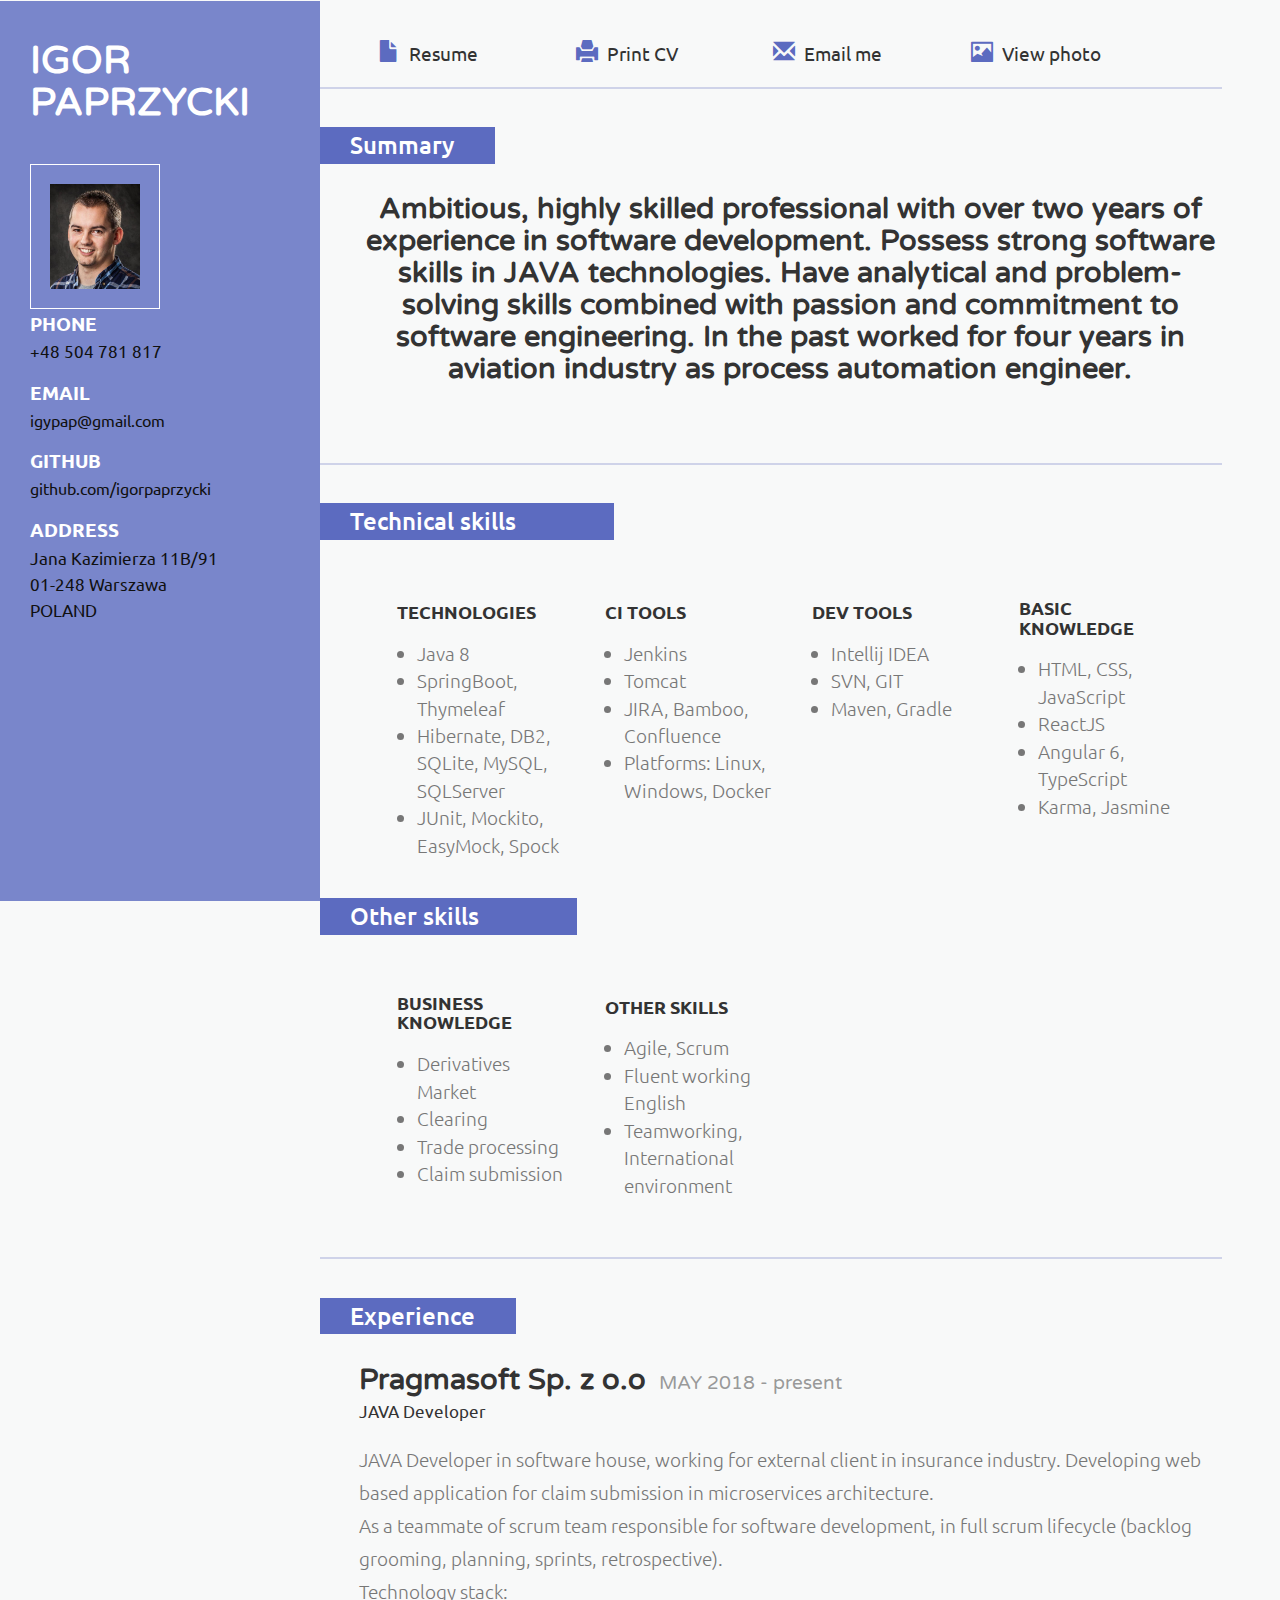
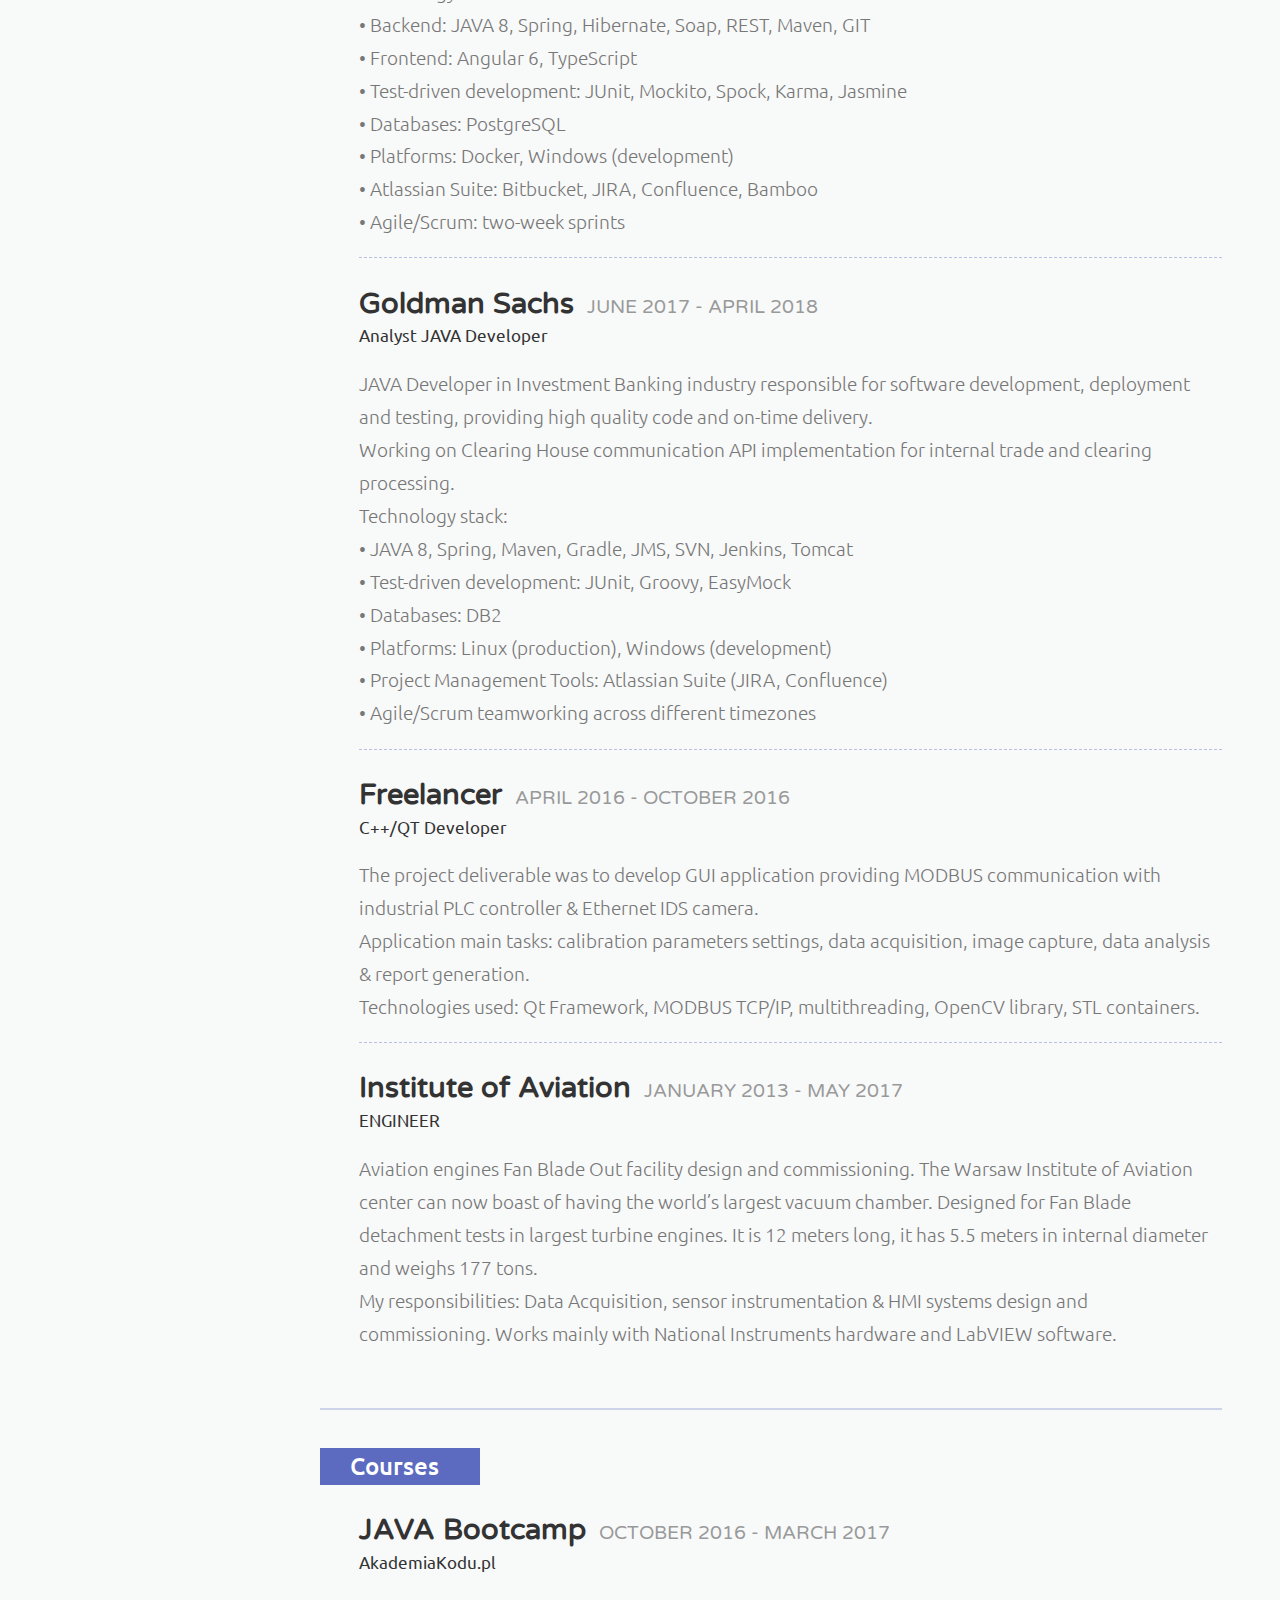
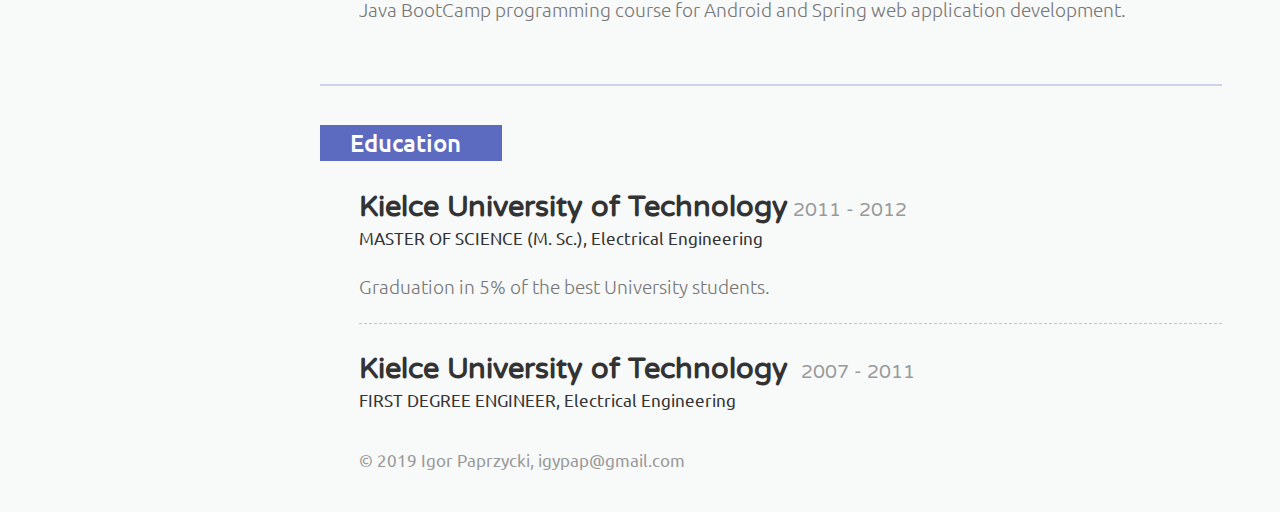
==== commit c0a128ae: "Updated Pragmasoft skills" ====
--- a/index.html
+++ b/index.html
@@ -123,7 +123,7 @@
                         <li>Java 8</li>
                         <li>SpringBoot, Thymeleaf</li>
                         <li>Hibernate, DB2, SQLite, MySQL, SQLServer</li>
-                        <li>JUnit, Groovy, EasyMock, Spock</li>
+                        <li>JUnit, Mockito, EasyMock, Spock</li>
 
                     </ul>
 
@@ -204,7 +204,7 @@
                 <p>Technology stack: </p>
                 <p>• Backend: JAVA 8, Spring, Hibernate, Soap, REST, Maven, GIT</p>
                 <p>• Frontend: Angular 6, TypeScript</p>
-                <p>• Test-driven development: JUnit, Groovy, Spock, Karma, Jasmine</p>
+                <p>• Test-driven development: JUnit, Mockito, Spock, Karma, Jasmine</p>
                 <p>• Databases: PostgreSQL</p>
                 <p>• Platforms: Docker, Windows (development)</p>
                 <p>• Atlassian Suite: Bitbucket, JIRA, Confluence, Bamboo</p>
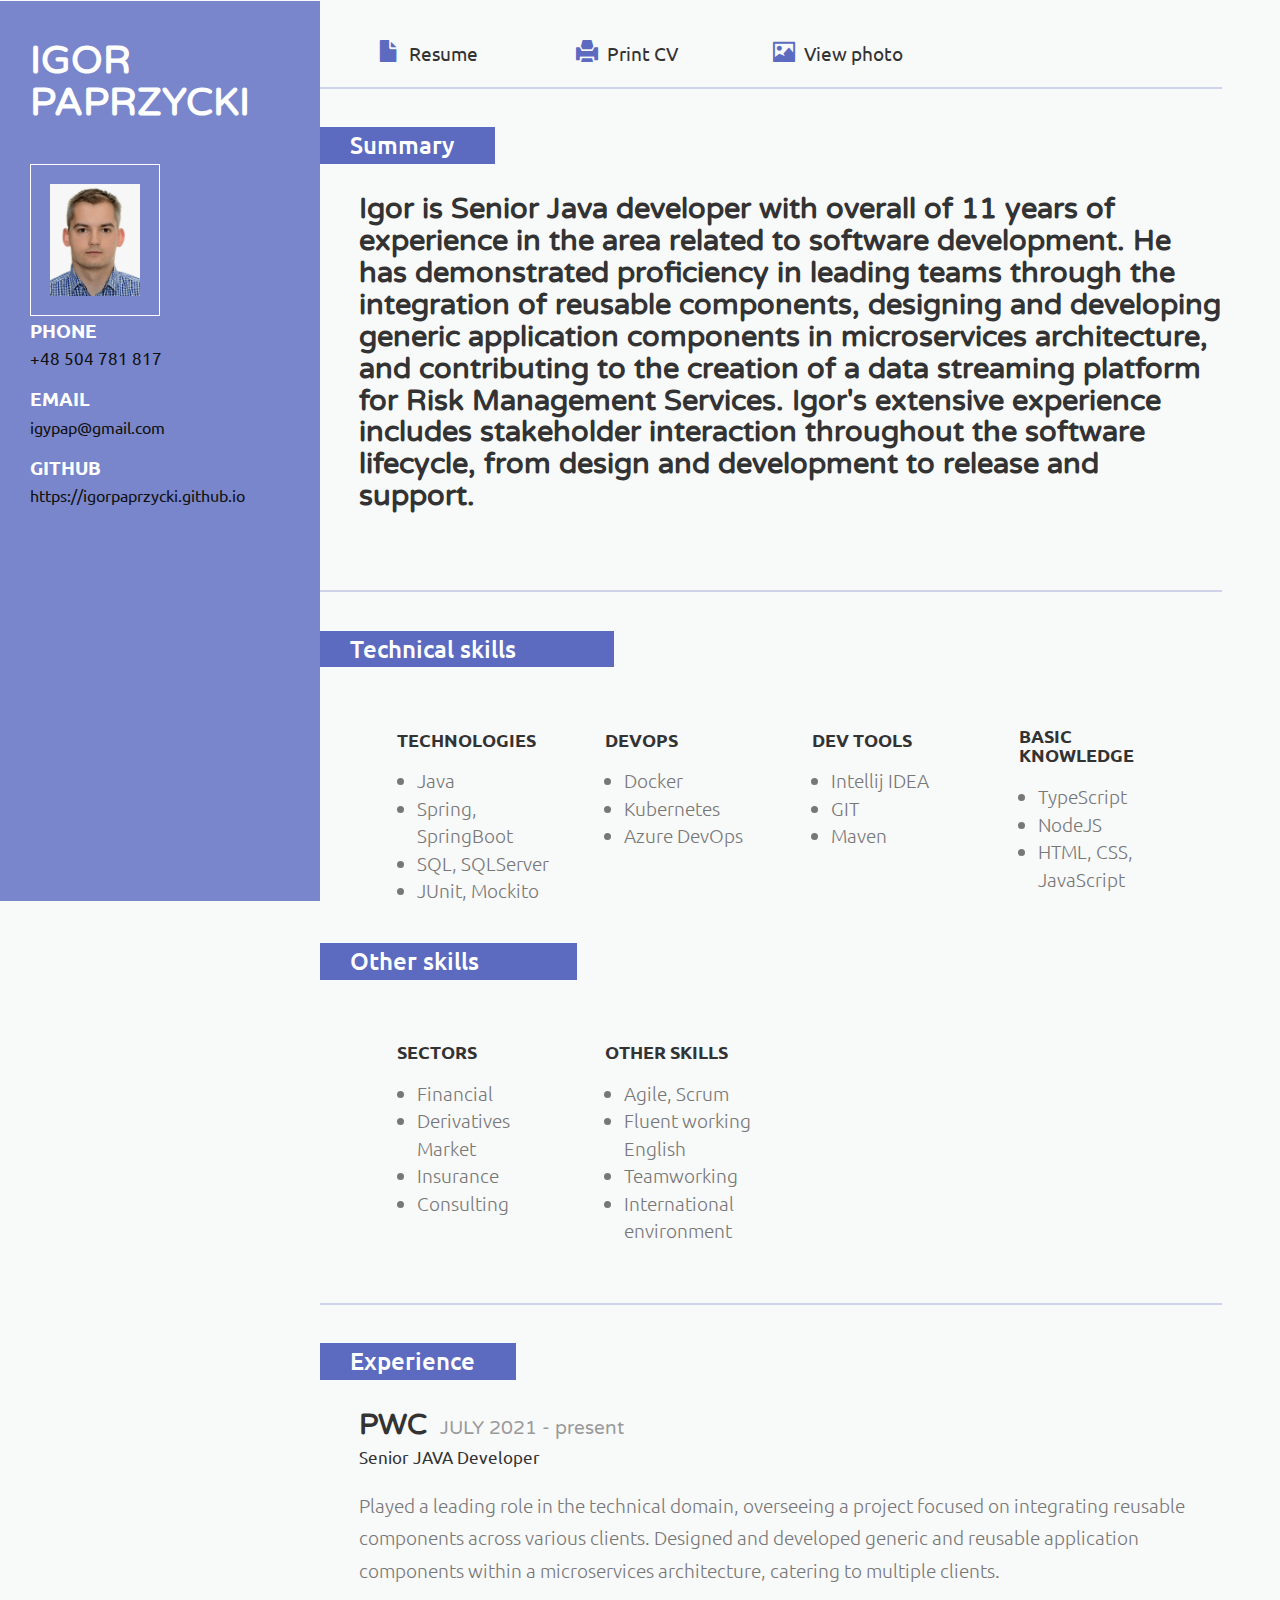
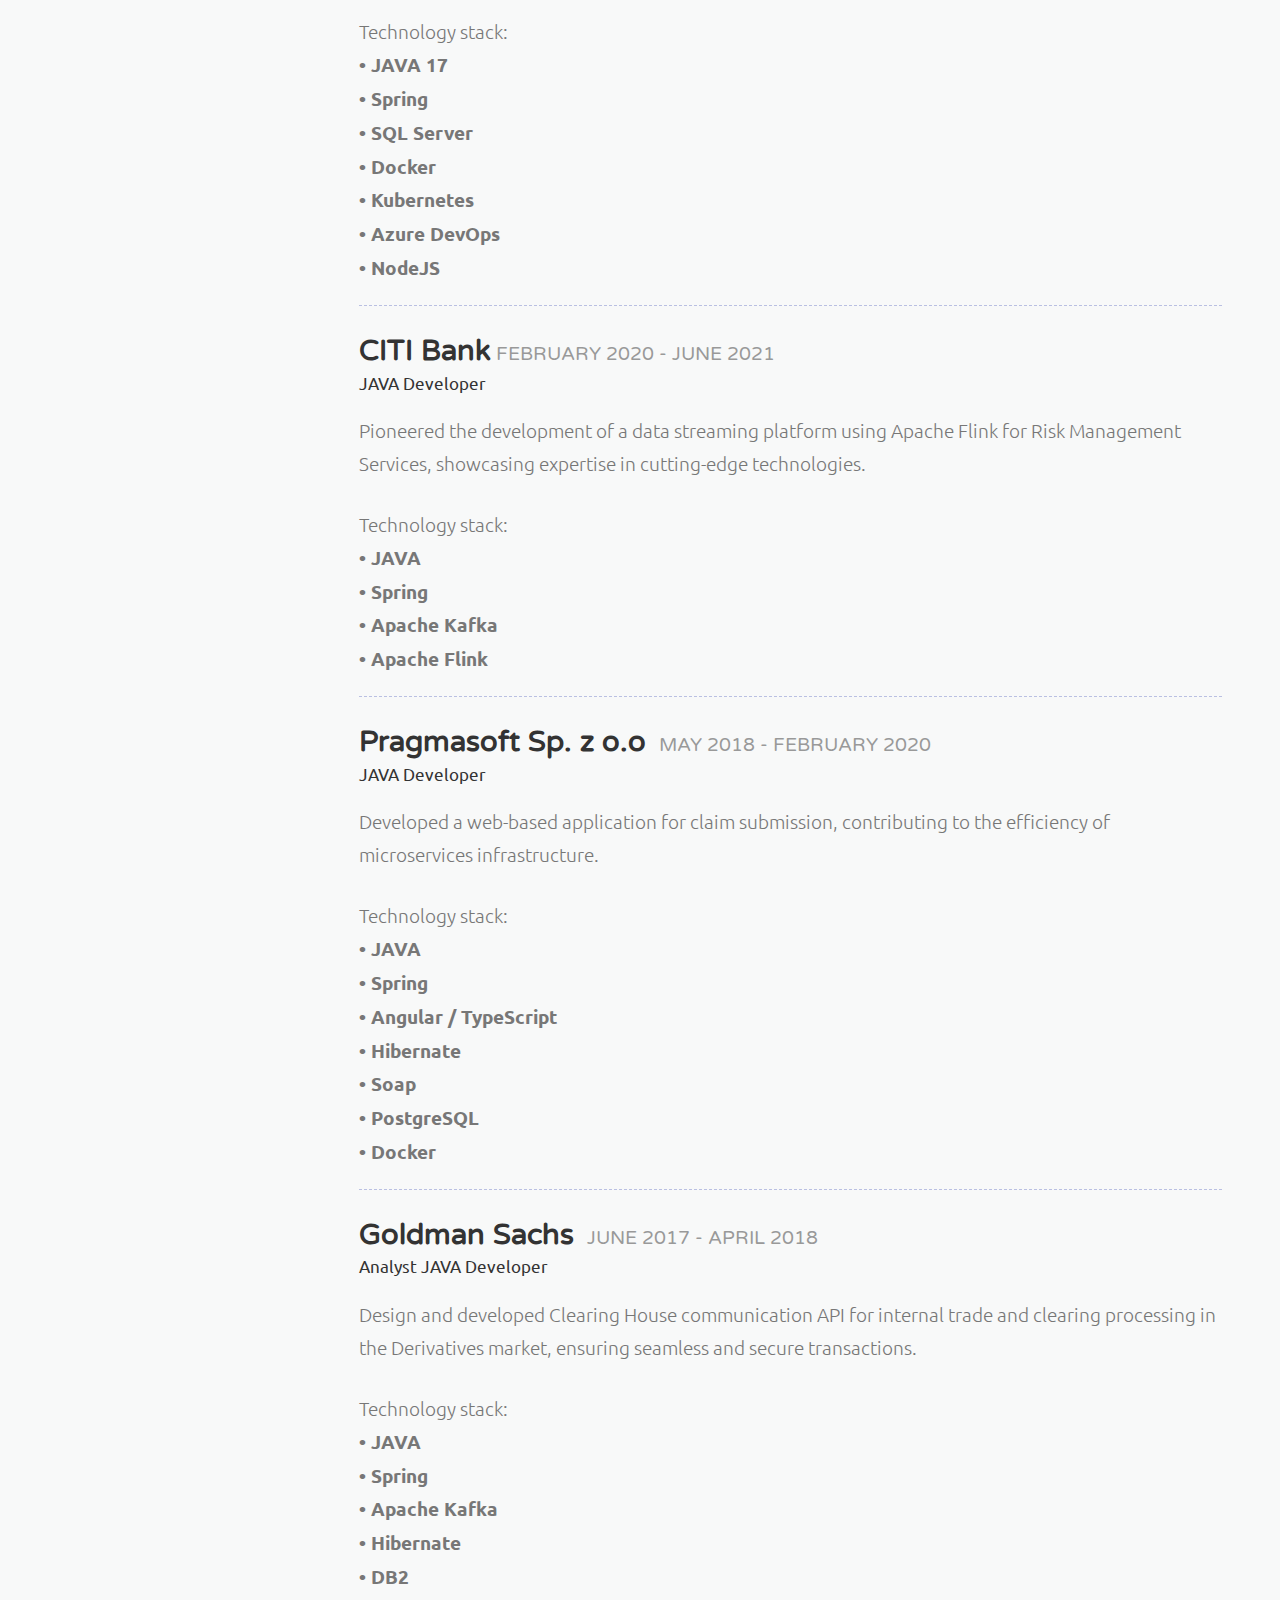
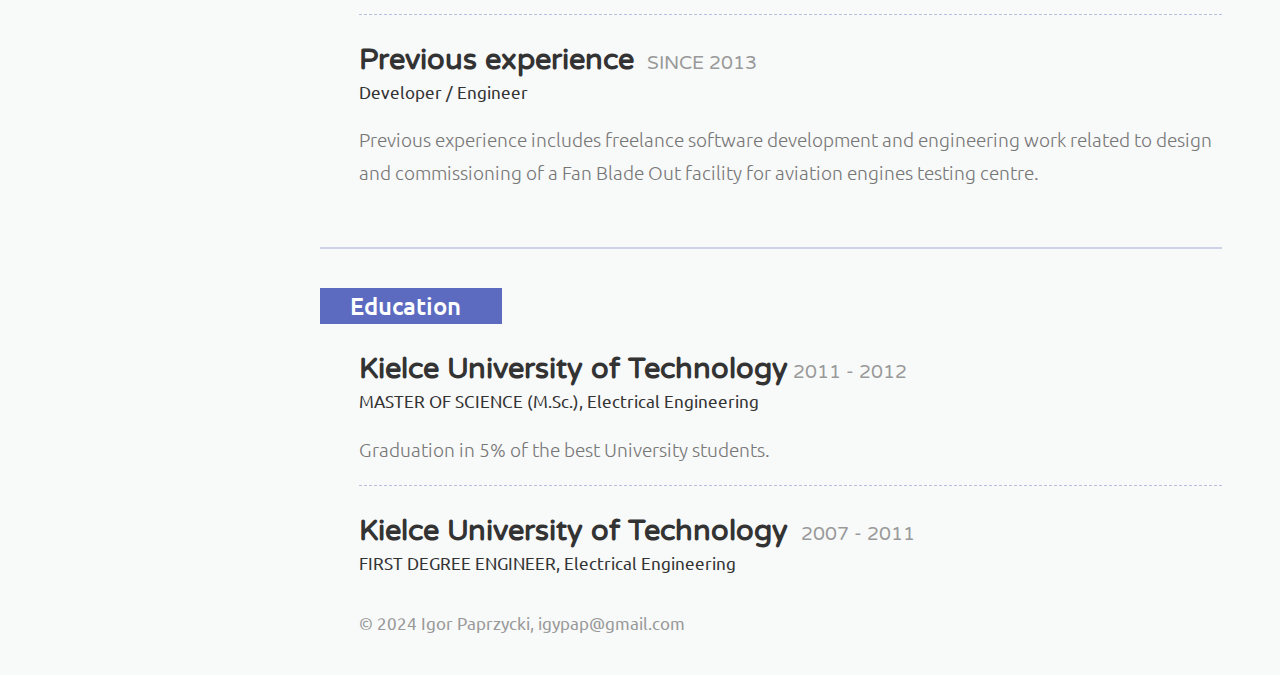
==== commit 956629db: "Updated CV - added PWC as current employer. Removed contact.html. Rewritten experience descriptions." ====
--- a/index.html
+++ b/index.html
@@ -42,15 +42,10 @@
         <p><a class="hidden-print" href="mailto:igypap@gmail.com">igypap@gmail.com</a></p>
         <p class="visible-print">igypap@gmail.com</p>
         <h3>GITHUB</h3>
-        <p><a class="hidden-print" target="_blank" href="https://github.com/igorpaprzycki">github.com/igorpaprzycki</a>
+        <p><a class="hidden-print" target="_blank" href="https://igorpaprzycki.github.io">https://igorpaprzycki.github.io</a>
         </p>
-        <p class="visible-print">github.com/igorpaprzycki</p>
-        <address>
-            <h3>ADDRESS</h3>
-            <span>Jana Kazimierza 11B/91</span>
-            <span>01-248 Warszawa</span>
-            <span>POLAND</span>
-        </address>
+        <p class="visible-print">https://igorpaprzycki.github.io</p>
+
 
     </div>
     <div class="clearfix"></div>
@@ -67,8 +62,7 @@
                                                                 aria-hidden="true"></span>Resume</a></li>
                 <li><a href="print/Igor_Paprzycki.pdf" target="_blank"><span class="glyphicon glyphicon-print"
                                                                              aria-hidden="true"></span>Print CV</a></li>
-                <li><a href="contact.html"><span class="glyphicon glyphicon-envelope" aria-hidden="true"></span>Email me</a>
-                </li>
+
                 <li><a class="play-icon popup-with-zoom-anim" href="#small-dialog"><span
                         class="glyphicon glyphicon-picture" aria-hidden="true"></span>View photo</a></li>
                 <div id="small-dialog" class="mfp-hide">
@@ -97,15 +91,13 @@
             <h3 class="clr1 hidden-print">Summary</h3>
             <h3 class="visible-print">Summary</h3>
             <div class="company_details">
-                <div class="text-center">
-                    <h4 class="hidden-print">Ambitious, highly skilled professional with over two years of experience in
-                        software development. Possess strong software skills in JAVA technologies. Have analytical and
-                        problem-solving skills combined with passion and commitment to software engineering.
-                        In the past worked for four years in aviation industry as process automation engineer.</h4>
-                    <p class="visible-print">Ambitious, highly skilled professional with over two years of experience in
-                        software development. Possess strong software skills in JAVA technologies. Have analytical and
-                        problem-solving skills combined with passion and commitment to software engineering.
-                        In the past worked for four years in aviation industry as process automation engineer.</p>
+                <div class="text-left">
+                    <h4 class="hidden-print">Igor is Senior Java developer with overall of 11 years of experience in the area related to software development.
+                        He has demonstrated proficiency in leading teams through the integration of reusable components, designing and developing generic application components in microservices architecture, and contributing to the creation of a data streaming platform for Risk Management Services.
+                        Igor's extensive experience includes stakeholder interaction throughout the software lifecycle, from design and development to release and support.</h4>
+                    <p class="visible-print">Igor is Senior Java developer with overall of 11 years of experience in the area related to software development.
+                        He has demonstrated proficiency in leading teams through the integration of reusable components, designing and developing generic application components in microservices architecture, and contributing to the creation of a data streaming platform for Risk Management Services.
+                        Igor's extensive experience includes stakeholder interaction throughout the software lifecycle, from design and development to release and support.</p>
                 </div>
 
             </div>
@@ -120,21 +112,20 @@
                     <h4>TECHNOLOGIES</h4>
 
                     <ul>
-                        <li>Java 8</li>
-                        <li>SpringBoot, Thymeleaf</li>
-                        <li>Hibernate, DB2, SQLite, MySQL, SQLServer</li>
-                        <li>JUnit, Mockito, EasyMock, Spock</li>
-
-                    </ul>
-
-                </div>
-                <div class="skill1 skill_info">
-                    <h4>CI TOOLS</h4>
-                    <ul>
-                        <li>Jenkins</li>
-                        <li>Tomcat</li>
-                        <li>JIRA, Bamboo, Confluence</li>
-                        <li>Platforms: Linux, Windows, Docker</li>
+                        <li>Java</li>
+                        <li>Spring, SpringBoot</li>
+                        <li>SQL, SQLServer</li>
+                        <li>JUnit, Mockito</li>
+
+                    </ul>
+
+                </div>
+                <div class="skill1 skill_info">
+                    <h4>DEVOPS</h4>
+                    <ul>
+                        <li>Docker</li>
+                        <li>Kubernetes</li>
+                        <li>Azure DevOps</li>
 
                     </ul>
                 </div>
@@ -143,18 +134,17 @@
                     <h4>DEV TOOLS</h4>
                     <ul>
                         <li>Intellij IDEA</li>
-                        <li>SVN, GIT</li>
-                        <li>Maven, Gradle</li>
+                        <li>GIT</li>
+                        <li>Maven</li>
 
                     </ul>
                 </div>
                 <div class="skill1 skill_info">
                     <h4>BASIC KNOWLEDGE</h4>
                     <ul>
+                        <li>TypeScript</li>
+                        <li>NodeJS</li>
                         <li>HTML, CSS, JavaScript</li>
-                        <li>ReactJS</li>
-                        <li>Angular 6, TypeScript</li>
-                        <li>Karma, Jasmine</li>
                     </ul>
                 </div>
             </div>
@@ -166,12 +156,12 @@
                 <h3 class="clr1">Other skills</h3>
                 <div class="skill_list">
                     <div class="skill1 skill_info">
-                        <h4>BUSINESS KNOWLEDGE</h4>
+                        <h4>SECTORS</h4>
                         <ul>
+                            <li>Financial</li>
                             <li>Derivatives Market</li>
-                            <li>Clearing</li>
-                            <li>Trade processing</li>
-                            <li>Claim submission</li>
+                            <li>Insurance</li>
+                            <li>Consulting</li>
                         </ul>
                     </div>
                     <div class="skill1 skill_info">
@@ -179,7 +169,8 @@
                         <ul>
                             <li>Agile, Scrum</li>
                             <li>Fluent working English</li>
-                            <li>Teamworking, International environment</li>
+                            <li>Teamworking</li>
+                            <li>International environment</li>
                         </ul>
                     </div>
                 </div>
@@ -192,114 +183,89 @@
         <div class="company">
             <h3 class="clr1">Experience</h3>
             <div class="company_details">
-                <h4>Pragmasoft Sp. z o.o <span>MAY 2018 - present</span></h4>
+                <h4>PWC <span>JULY 2021 - present</span></h4>
+                <h6>Senior JAVA Developer</h6>
+                <p>Played a leading role in the technical domain, overseeing a project focused on integrating reusable components across various clients. Designed and developed generic and reusable application components within a microservices architecture, catering to multiple clients.
+                </p>
+
+                <br>
+                <p>Technology stack: </p>
+                <p><b>• JAVA 17</b></p>
+                <p><b>• Spring</b></p>
+                <p><b>• SQL Server</b></p>
+                <p><b>• Docker</b></p>
+                <p><b>• Kubernetes</b></p>
+                <p><b>• Azure DevOps</b></p>
+                <p><b>• NodeJS</b></p>
+
+                <p class="cmpny1"></p>
+            </div>
+            <div class="company_details">
+                <h4>CITI Bank<span>FEBRUARY 2020 - JUNE 2021</span></h4>
                 <h6>JAVA Developer</h6>
-                <p>JAVA Developer in software house, working for external client in insurance industry.
-                    Developing web based application for claim submission in microservices architecture.
-                </p>
-                <p>As a teammate of scrum team responsible for software development,
-                    in full scrum lifecycle (backlog grooming, planning, sprints, retrospective).
-                </p>
-
-                <p>Technology stack: </p>
-                <p>• Backend: JAVA 8, Spring, Hibernate, Soap, REST, Maven, GIT</p>
-                <p>• Frontend: Angular 6, TypeScript</p>
-                <p>• Test-driven development: JUnit, Mockito, Spock, Karma, Jasmine</p>
-                <p>• Databases: PostgreSQL</p>
-                <p>• Platforms: Docker, Windows (development)</p>
-                <p>• Atlassian Suite: Bitbucket, JIRA, Confluence, Bamboo</p>
-                <p>• Agile/Scrum: two-week sprints</p>
-
-                <p class="cmpny1"></p>
-                </p>
+                <p>Pioneered the development of a data streaming platform using Apache Flink for Risk Management Services, showcasing expertise in cutting-edge technologies.
+                </p>
+
+                <br>
+                <p>Technology stack: </p>
+                <p><b>• JAVA</b></p>
+                <p><b>• Spring</b></p>
+                <p><b>• Apache Kafka</b></p>
+                <p><b>• Apache Flink</b></p>
+
+                <p class="cmpny1"></p>
+
+            </div>
+            <div class="company_details">
+                <h4>Pragmasoft Sp. z o.o <span>MAY 2018 - FEBRUARY 2020</span></h4>
+                <h6>JAVA Developer</h6>
+                <p>Developed a web-based application for claim submission, contributing to the efficiency of microservices infrastructure.
+                </p>
+
+                <br>
+                <p>Technology stack: </p>
+                <p><b>• JAVA</b></p>
+                <p><b>• Spring</b></p>
+                <p><b>• Angular / TypeScript</b></p>
+                <p><b>• Hibernate</b></p>
+                <p><b>• Soap</b></p>
+                <p><b>• PostgreSQL</b></p>
+                <p><b>• Docker</b></p>
+
+                <p class="cmpny1"></p>
             </div>
             <div class="company_details">
                 <h4>Goldman Sachs <span>JUNE 2017 - APRIL 2018</span></h4>
                 <h6>Analyst JAVA Developer</h6>
-                <p>JAVA Developer in Investment Banking industry responsible for software development, deployment and
-                    testing, providing high quality code and on-time delivery.
-                </p>
-                <p>Working on Clearing House communication API implementation for internal trade and clearing
-                    processing.
-                </p>
-
-                <p>Technology stack: </p>
-                <p>• JAVA 8, Spring, Maven, Gradle, JMS, SVN, Jenkins, Tomcat</p>
-                <p>• Test-driven development: JUnit, Groovy, EasyMock</p>
-                <p>• Databases: DB2</p>
-                <p>• Platforms: Linux (production), Windows (development)</p>
-                <p>• Project Management Tools: Atlassian Suite (JIRA, Confluence)</p>
-                <p>• Agile/Scrum teamworking across different timezones</p>
-
-                <p class="cmpny1"></p>
-                </p>
-            </div>
-            <div class="company_details">
-                <h4>Freelancer <span>APRIL 2016 - OCTOBER 2016</span></h4>
-                <h6>C++/QT Developer</h6>
+                <p>Design and developed Clearing House communication API for internal trade and clearing processing in the Derivatives market, ensuring seamless and secure transactions.
+                </p>
+
+                <br>
+                <p>Technology stack: </p>
+                <p><b>• JAVA</b></p>
+                <p><b>• Spring</b></p>
+                <p><b>• Apache Kafka</b></p>
+                <p><b>• Hibernate</b></p>
+                <p><b>• DB2</b></p>
+
+                <p class="cmpny1"></p>
+            </div>
+            <div class="company_details">
+                <h4>Previous experience <span>SINCE 2013</span></h4>
+                <h6>Developer / Engineer</h6>
                 <p>
-                    The project deliverable was to develop GUI application providing MODBUS communication with
-                    industrial PLC controller & Ethernet IDS camera.
-                <p>Application main tasks: calibration parameters settings, data acquisition, image capture, data
-                    analysis & report generation. </p>
-                <p class="cmpny1">Technologies used: Qt Framework, MODBUS TCP/IP, multithreading, OpenCV library, STL
-                    containers.</p>
-                </p>
-            </div>
-            <div class="company_details">
-                <h4>Institute of Aviation <span>JANUARY 2013 - MAY 2017</span></h4>
-                <h6>ENGINEER</h6>
-                <p>Aviation engines Fan Blade Out facility design and commissioning. The Warsaw Institute of Aviation
-                    center can now boast of having the world’s largest vacuum chamber. Designed for Fan Blade detachment
-                    tests in largest turbine engines. It is 12 meters long, it has 5.5 meters in internal diameter and
-                    weighs 177 tons. </p>
-                <p>My responsibilities: Data Acquisition, sensor instrumentation & HMI systems design and commissioning.
-                    Works mainly with National Instruments hardware and LabVIEW software.</p>
-            </div>
-        </div>
-        <p class="cmpny2"></p>
-        <div class="company">
-            <h3 class="clr1">Courses</h3>
-            <div class="company_details">
-                <h4>JAVA Bootcamp <span>OCTOBER 2016 - MARCH 2017</span></h4>
-                <h6>AkademiaKodu.pl</h6>
-                <p>
-                    Java BootCamp programming course for Android and Spring web application development.
-                </p>
-            </div>
-        </div>
-        <!-- <div class="skills">
-            <h3 class="clr1">Projects</h3>
-
-            <div class="skill_list">
-                <div class="skill1 skill_info">
-                    <h4>TODO List</h4>
-                    <p>Android app for managing tasks, with menu, ORMLite database, RecyclerView and notifications. It works in vertical and horizontal position.</p>
-
-                </div>
-                <div class="skill1 skill_info">
-                    <h4>Quiz</h4>
-                    <p>Quiz application for Android - display questions, 3 answers and show the results at the end. It works in vertical and horizontal position.</p>
-                </div>
-                <div class="skill1 skill_info">
-                    <h4>Pocket</h4>
-                    <p>Android Pocket app for storing website links and telephone contacts. It allows to open website in a browser, send sms or call. It works in vertical and horizontal position.</p>
-                </div>
-                <div class="skill1 skill_info">
-                    <h4>Kwejk</h4>
-                    <p>SpringBoot & Thymeleaf web application to share gifs. Hibernate and MySQL technologies used to store gif data.</p>
-
-                </div>
-            </div>
-
-        </div> -->
+                    Previous experience includes freelance software development and engineering work related to design and commissioning of a Fan Blade Out facility for aviation engines testing centre.
+
+            </div>
+        </div>
+
         <p class="cmpny2"></p>
 
         <div class="company">
             <h3 class="clr1">Education</h3>
             <div class="company_details">
                 <h4>Kielce University of Technology<span>2011 - 2012</span></h4>
-                <h6>MASTER OF SCIENCE (M. Sc.), Electrical Engineering</h6>
+                <h6>MASTER OF SCIENCE (M.Sc.), Electrical Engineering</h6>
                 <p class="cmpny1">
                     Graduation in 5% of the best University students.
                 </p>
@@ -310,7 +276,7 @@
             </div>
         </div>
         <div class="copywrite hidden-print">
-            <p>© 2019 Igor Paprzycki, <a href="mailto:igypap@gmail.com" target="_blank"
+            <p>© 2024 Igor Paprzycki, <a href="mailto:igypap@gmail.com" target="_blank"
                                          onclick="window.location=another.html">igypap@gmail.com</a></p>
         </div>
     </div>
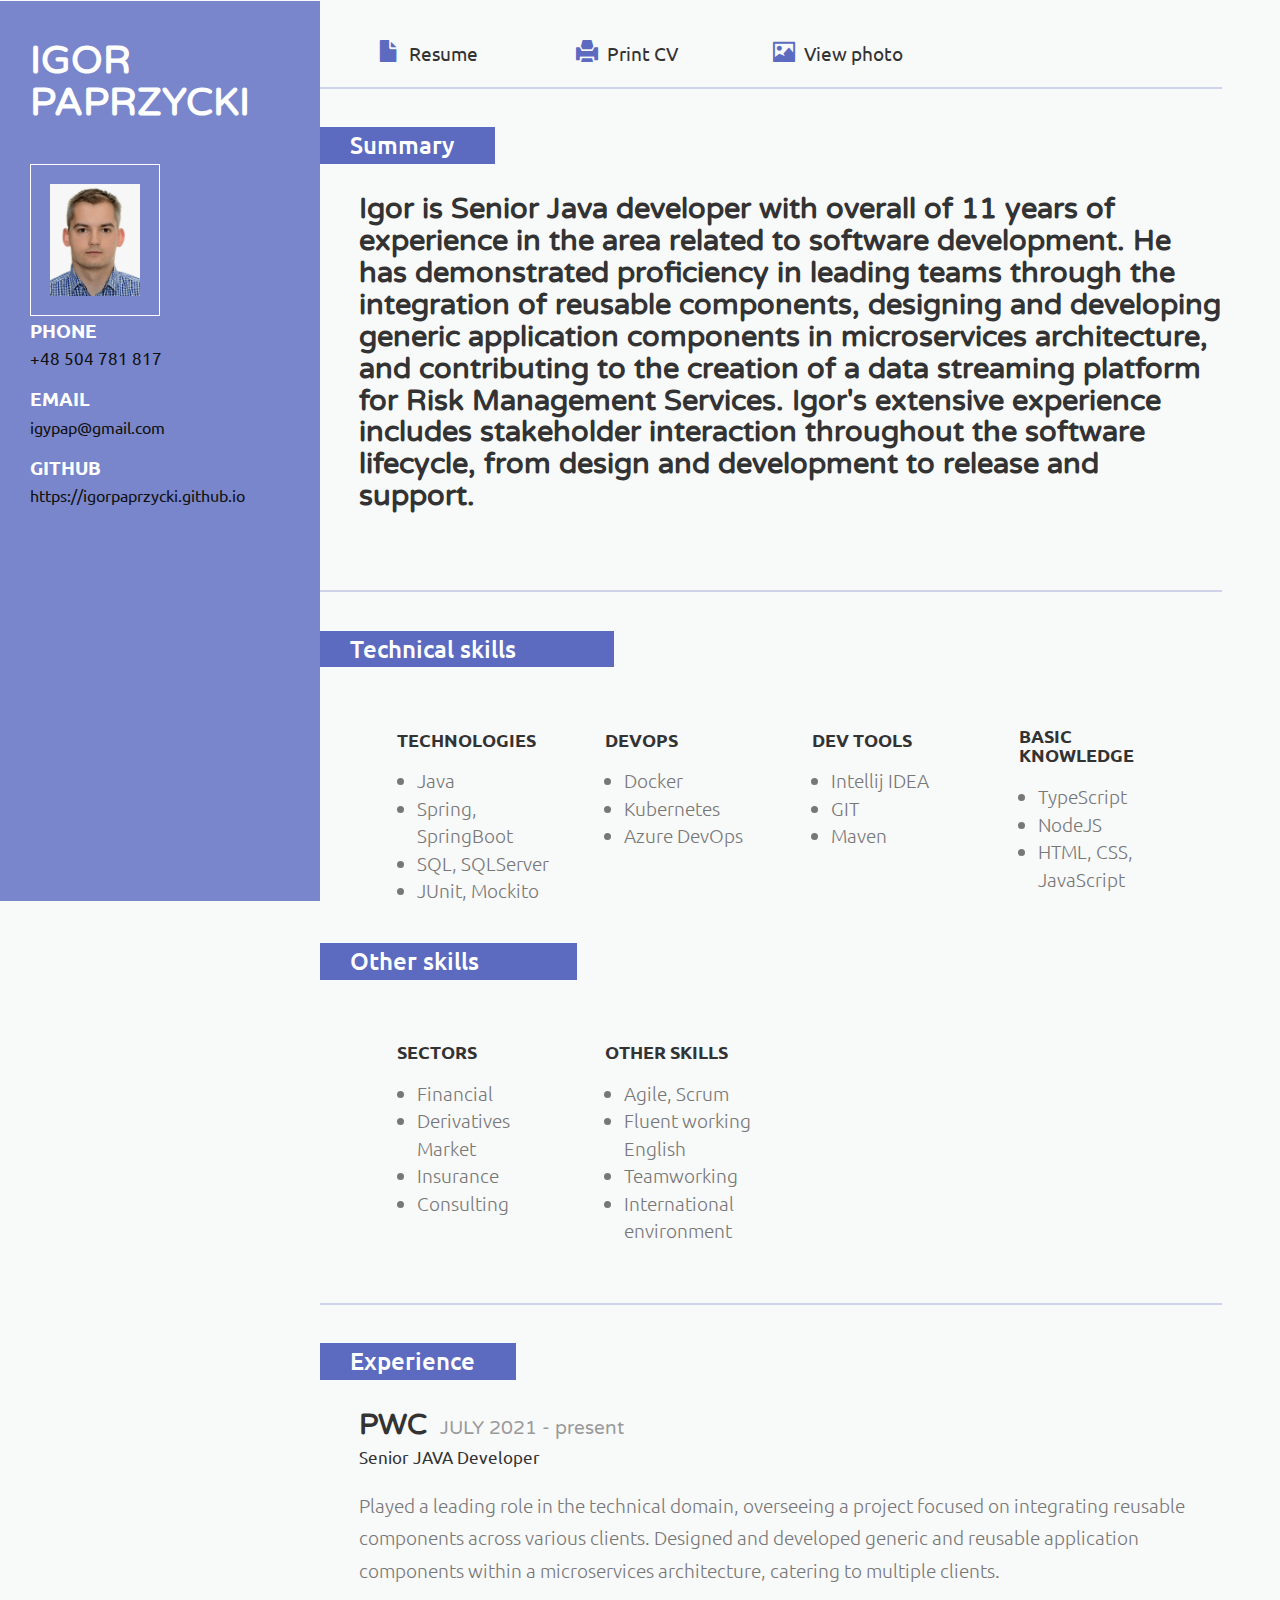
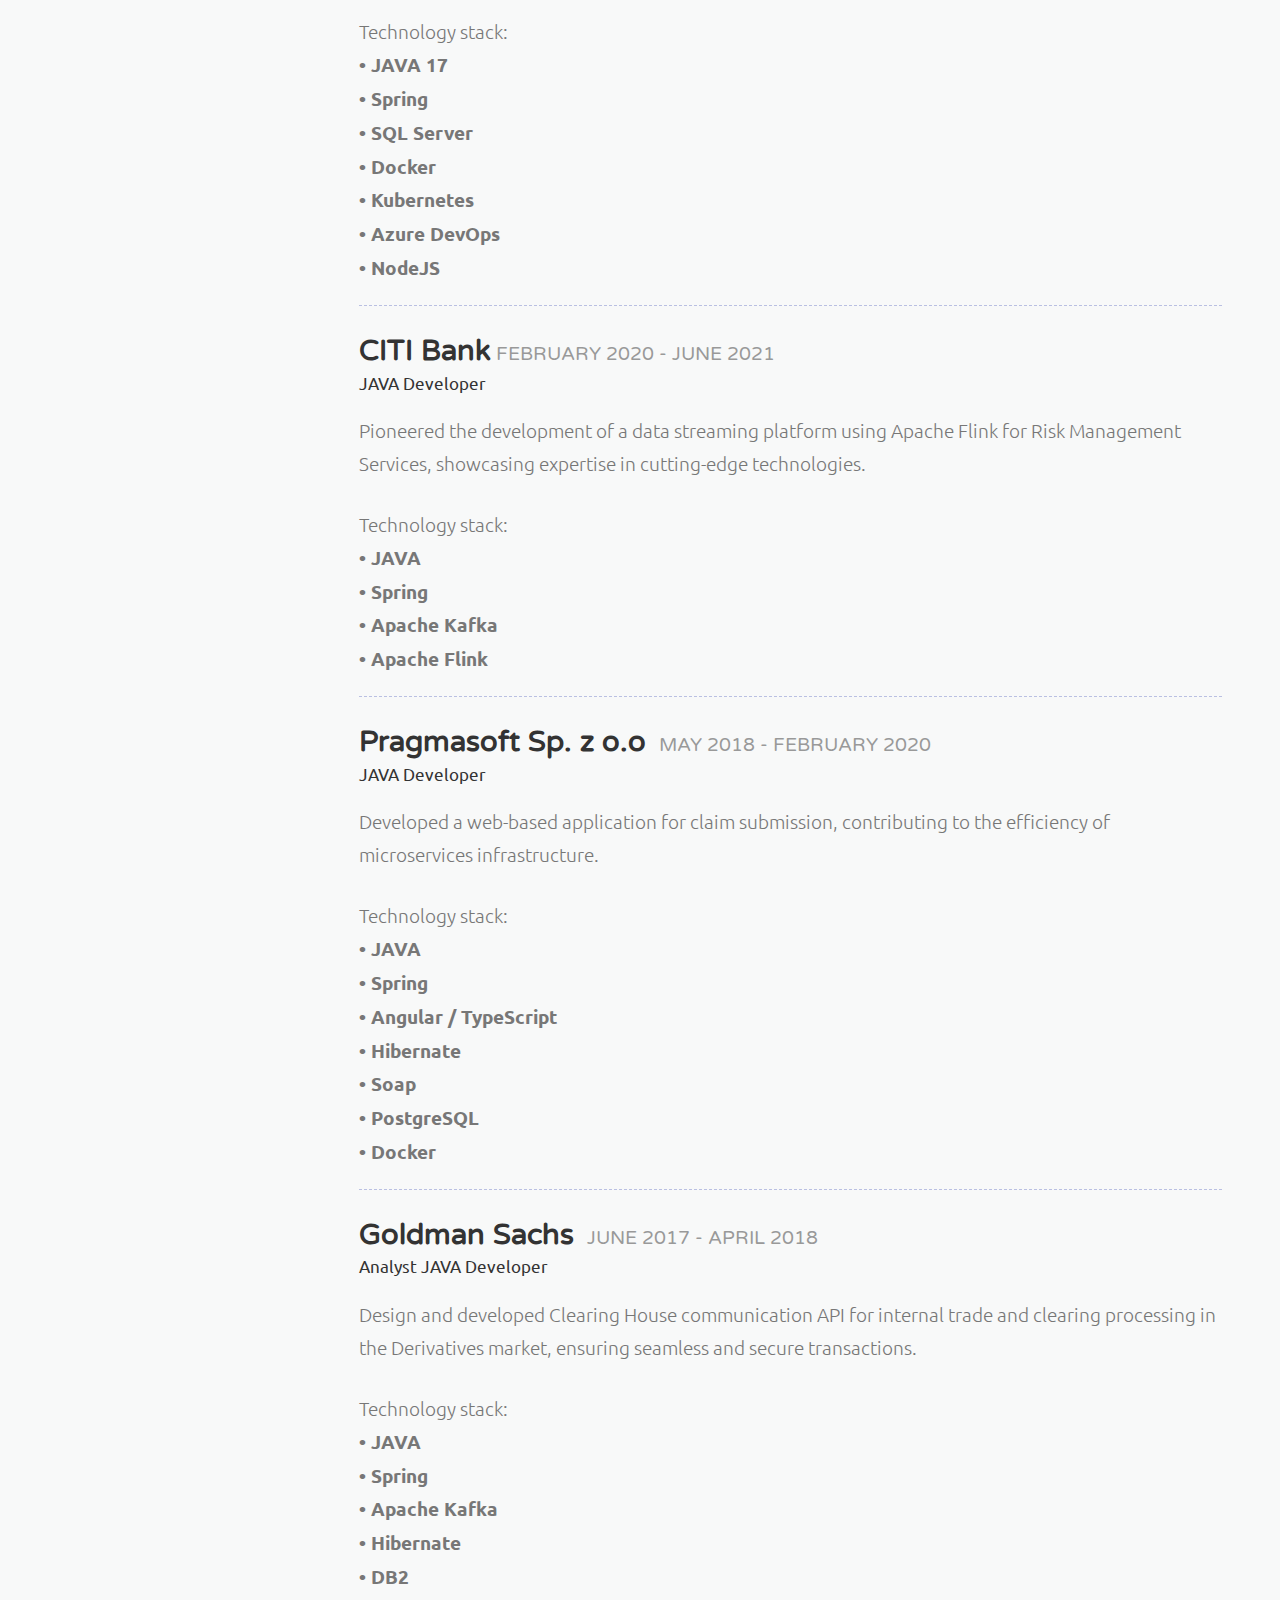
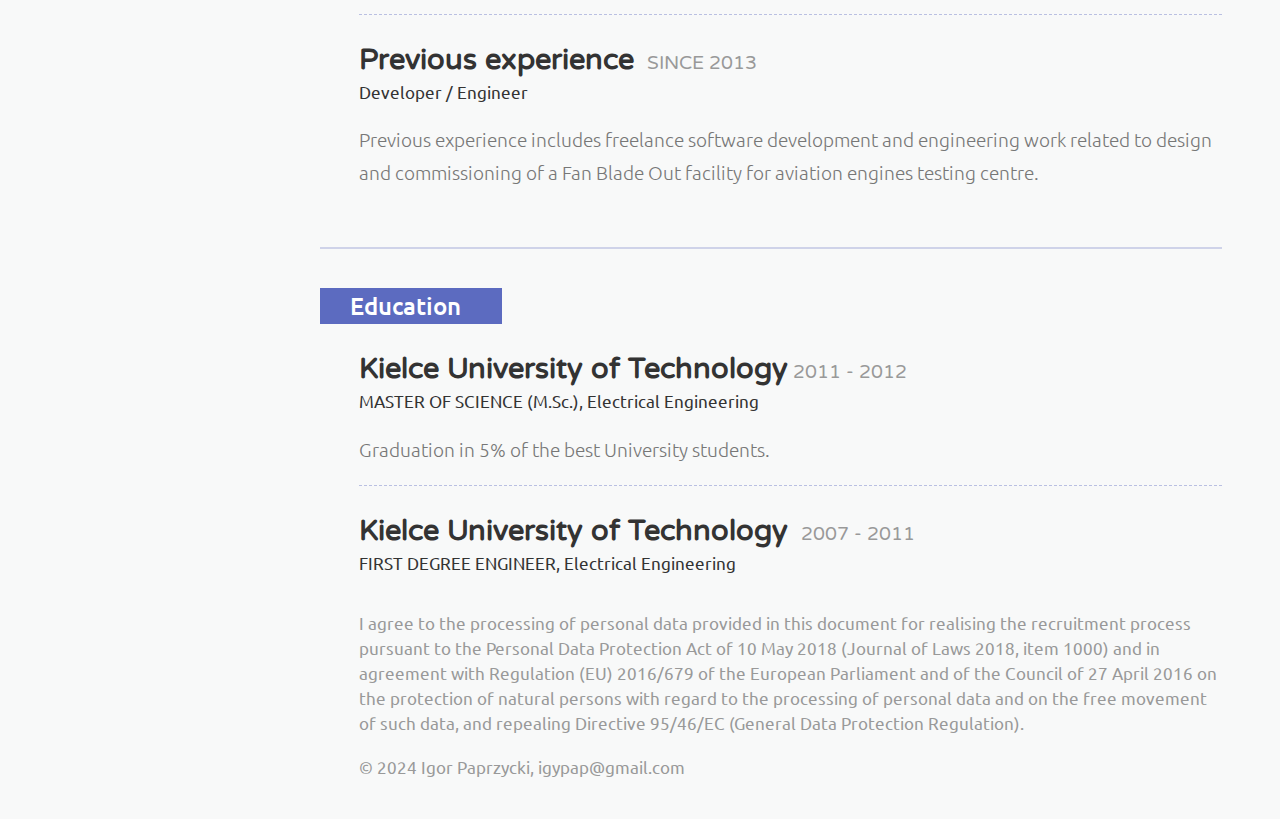
==== commit 891dda77: "Updated CV - added GDPR clause." ====
--- a/index.html
+++ b/index.html
@@ -275,10 +275,14 @@
                 <h6>FIRST DEGREE ENGINEER, Electrical Engineering</h6>
             </div>
         </div>
+        <div class="copywrite">
+            <p>I agree to the processing of personal data provided in this document for realising the recruitment process pursuant to the Personal Data Protection Act of 10 May 2018 (Journal of Laws 2018, item 1000) and in agreement with Regulation (EU) 2016/679 of the European Parliament and of the Council of 27 April 2016 on the protection of natural persons with regard to the processing of personal data and on the free movement of such data, and repealing Directive 95/46/EC (General Data Protection Regulation).</p>
+        </div>
         <div class="copywrite hidden-print">
             <p>© 2024 Igor Paprzycki, <a href="mailto:igypap@gmail.com" target="_blank"
                                          onclick="window.location=another.html">igypap@gmail.com</a></p>
         </div>
+
     </div>
 </div>
 <!---->
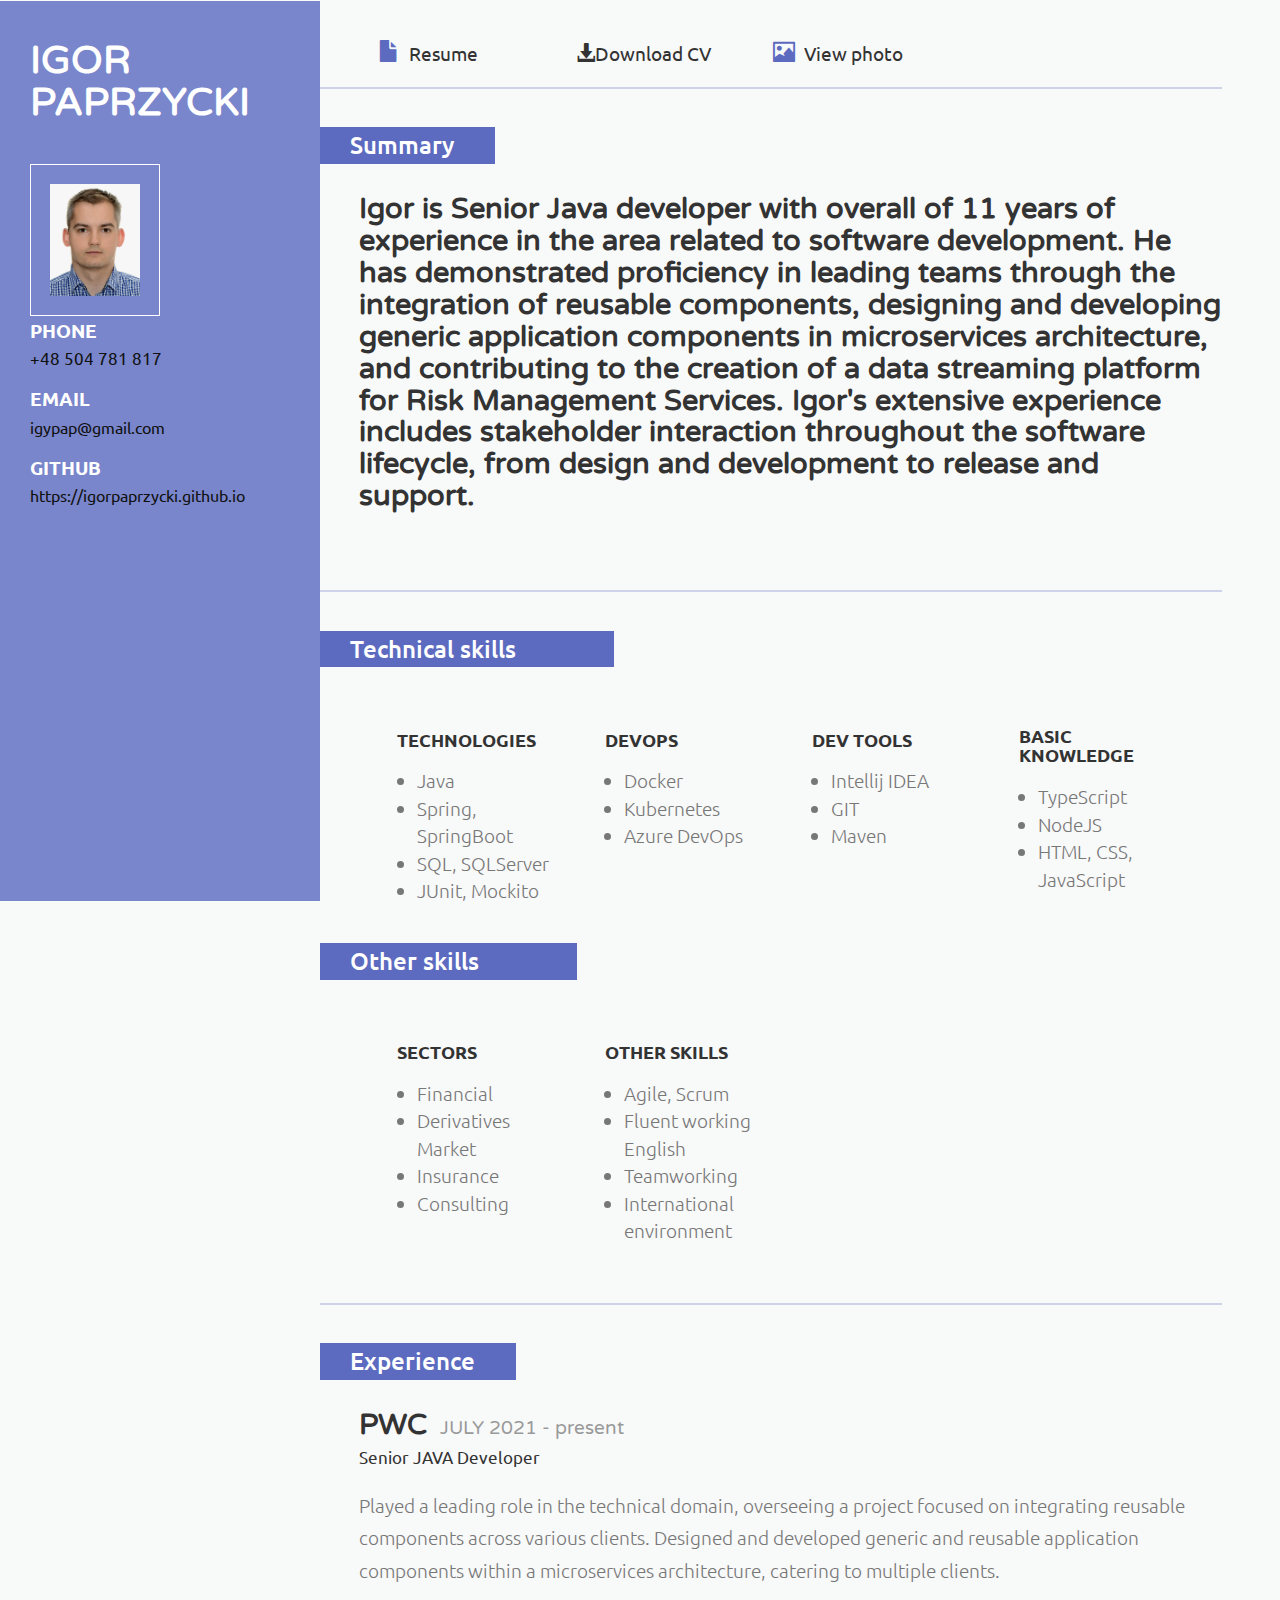
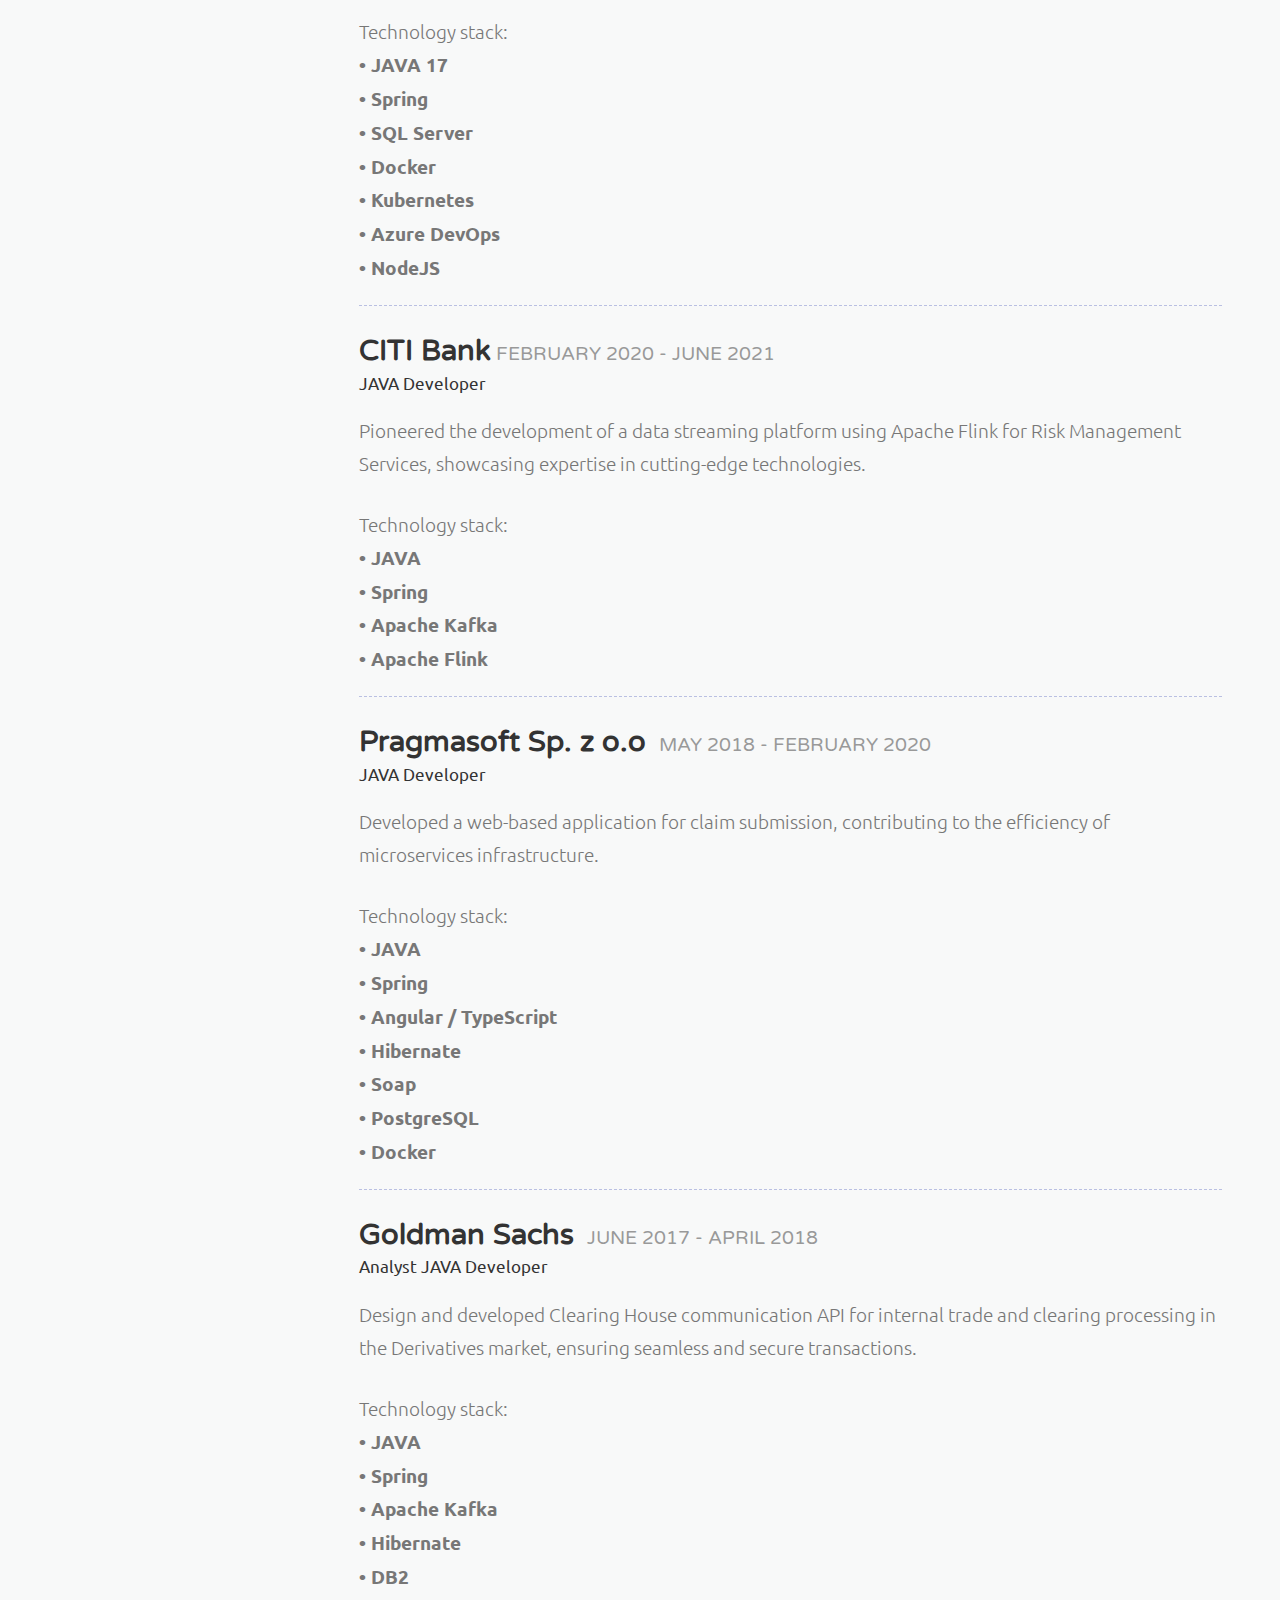
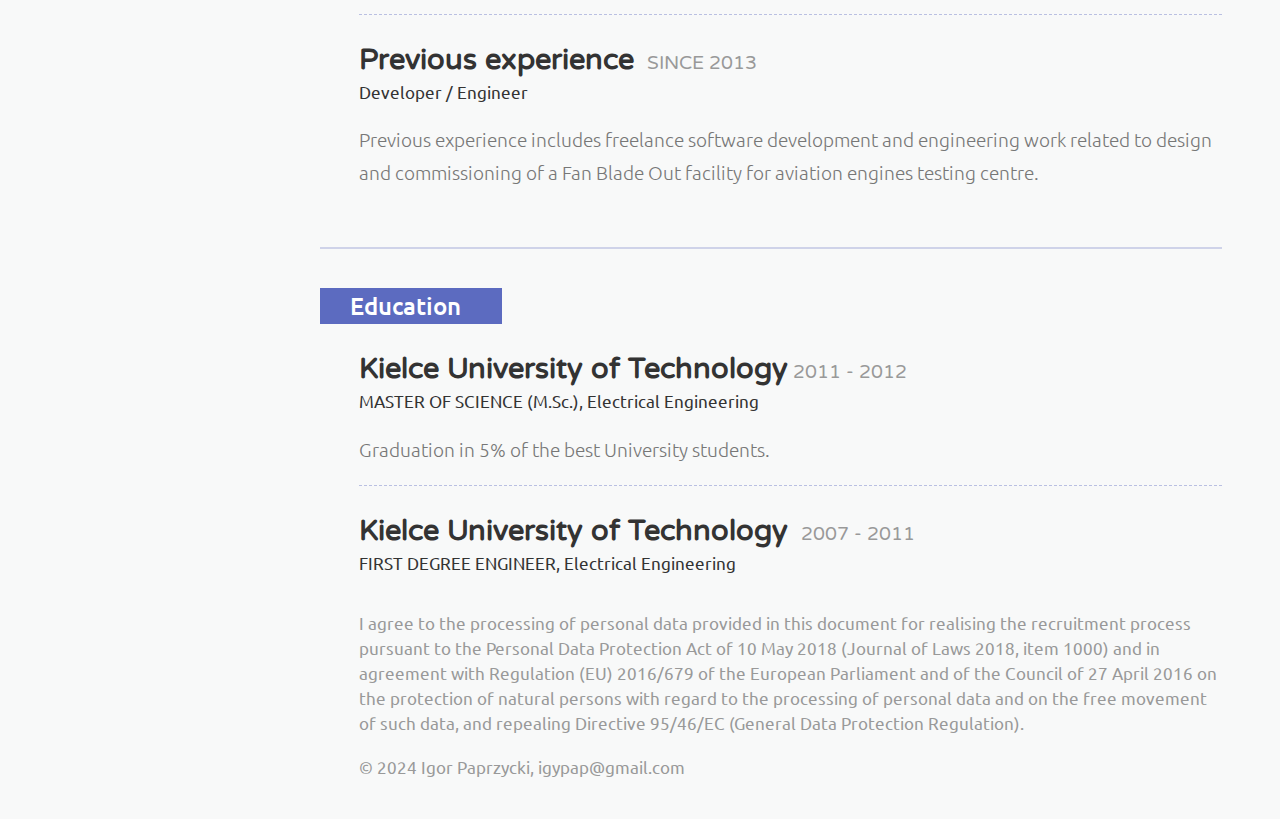
==== commit befd116c: "Updated CV - added GDPR clause." ====
--- a/index.html
+++ b/index.html
@@ -60,8 +60,8 @@
             <ul>
                 <li><a href="index.html"><span class="glyphicon glyphicon-file"
                                                                 aria-hidden="true"></span>Resume</a></li>
-                <li><a href="print/Igor_Paprzycki.pdf" target="_blank"><span class="glyphicon glyphicon-print"
-                                                                             aria-hidden="true"></span>Print CV</a></li>
+                <li><a href="print/Igor_Paprzycki_Senior_JAVA.pdf" target="_blank"><span class="glyphicon glyphicon-download-alt"
+                                                                                         aria-hidden="true"></span>Download CV</a></li>
 
                 <li><a class="play-icon popup-with-zoom-anim" href="#small-dialog"><span
                         class="glyphicon glyphicon-picture" aria-hidden="true"></span>View photo</a></li>
